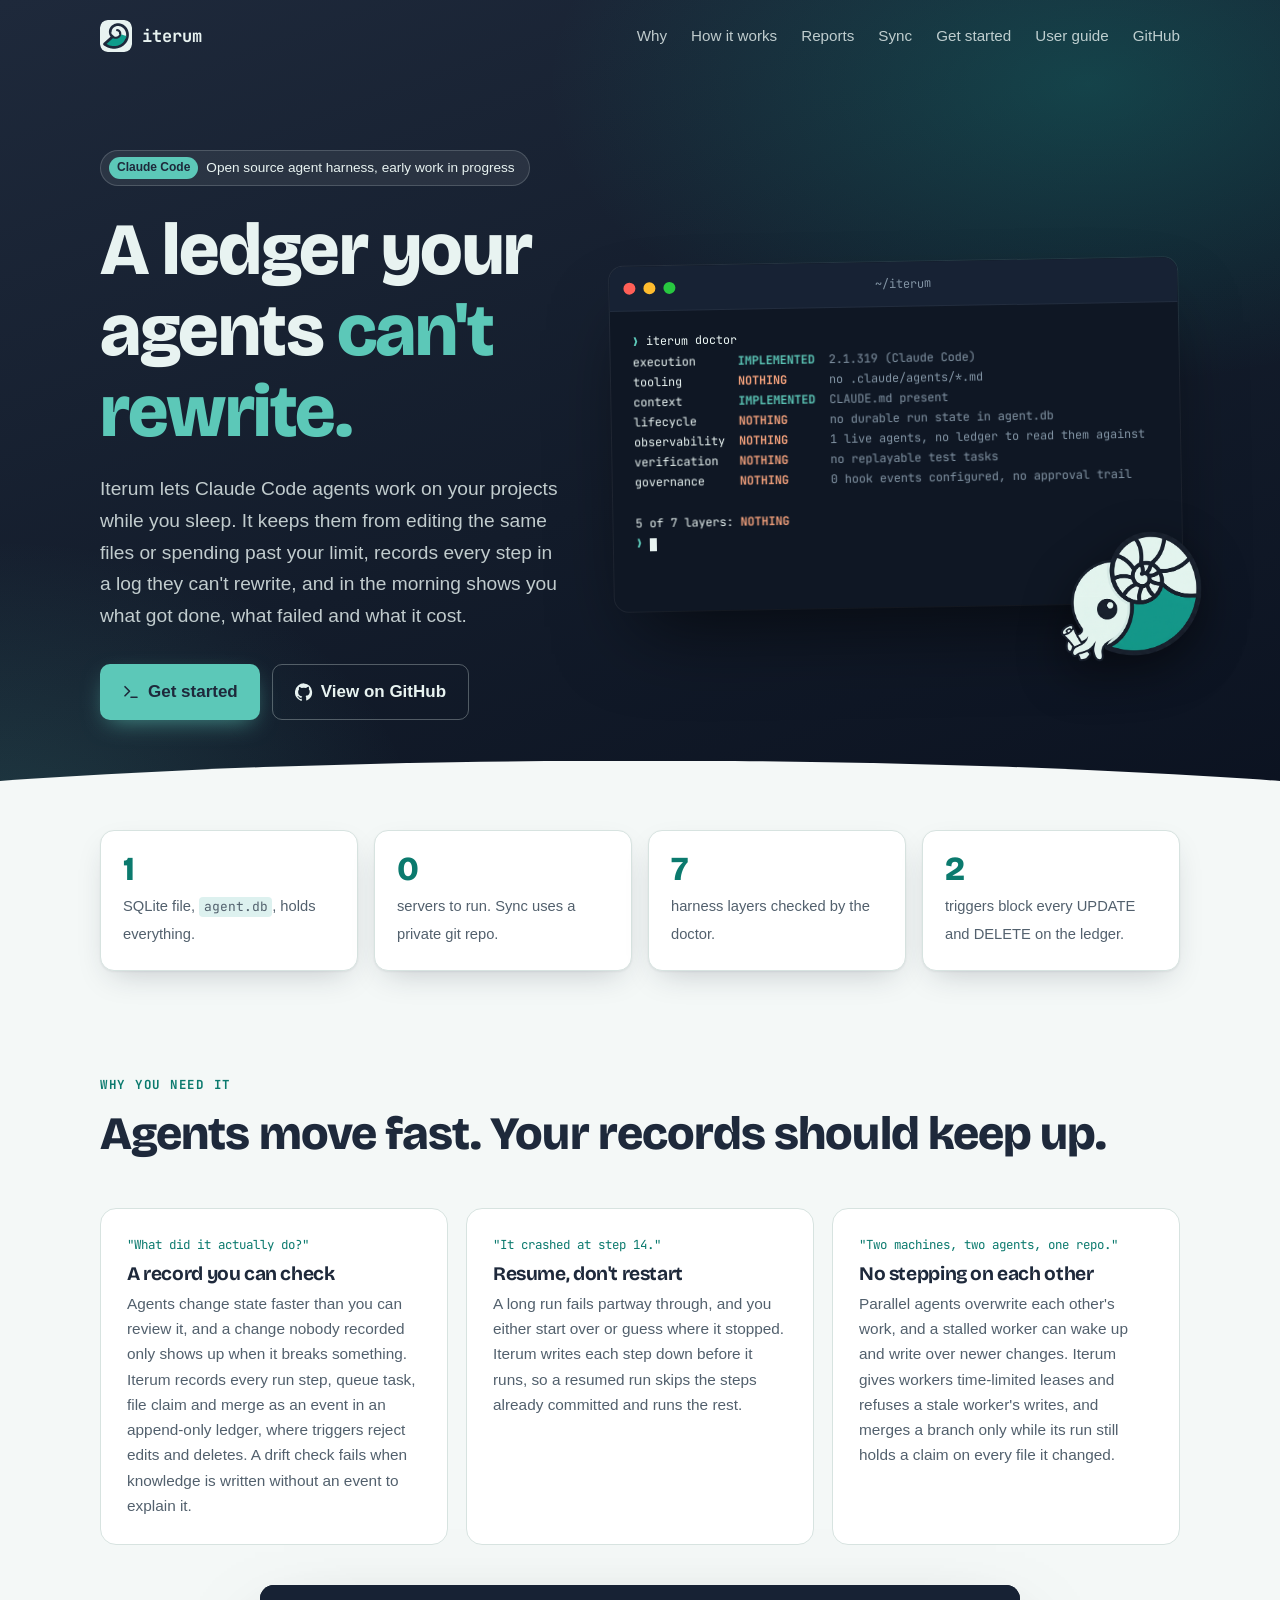
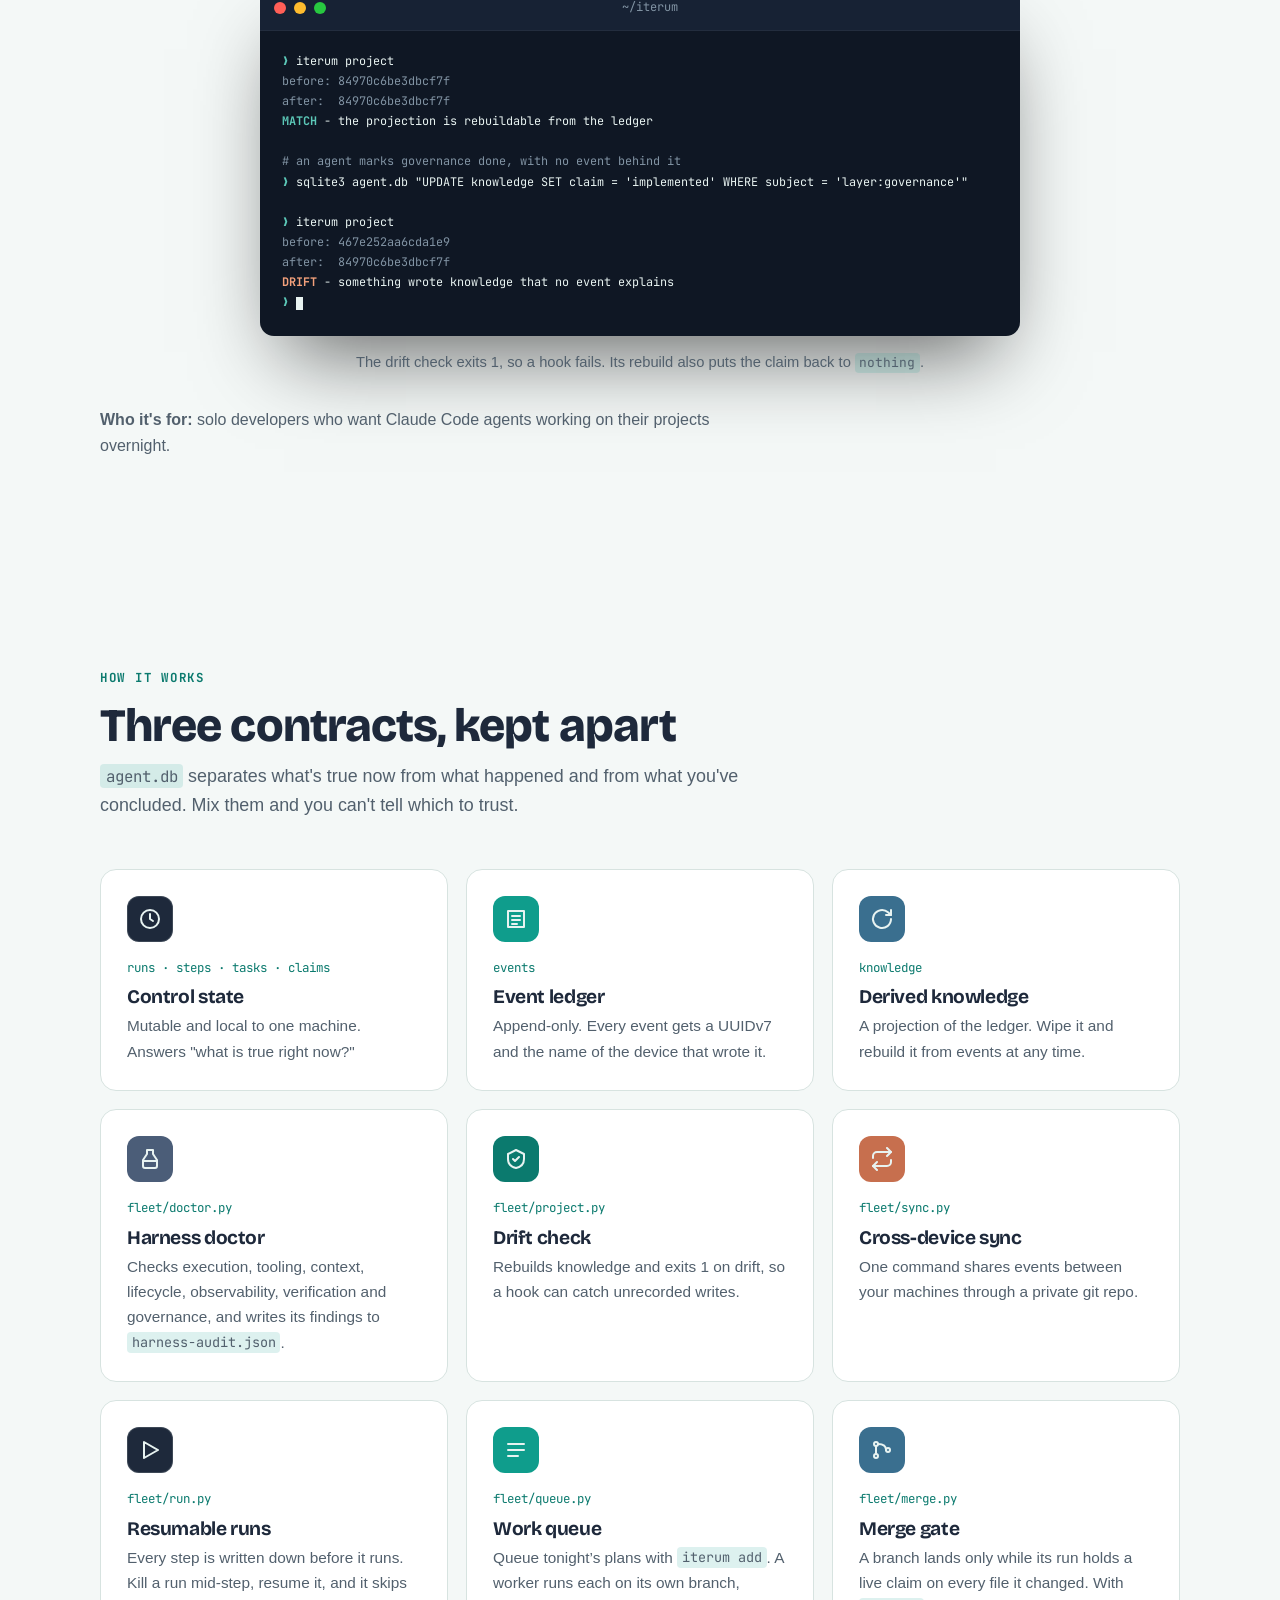
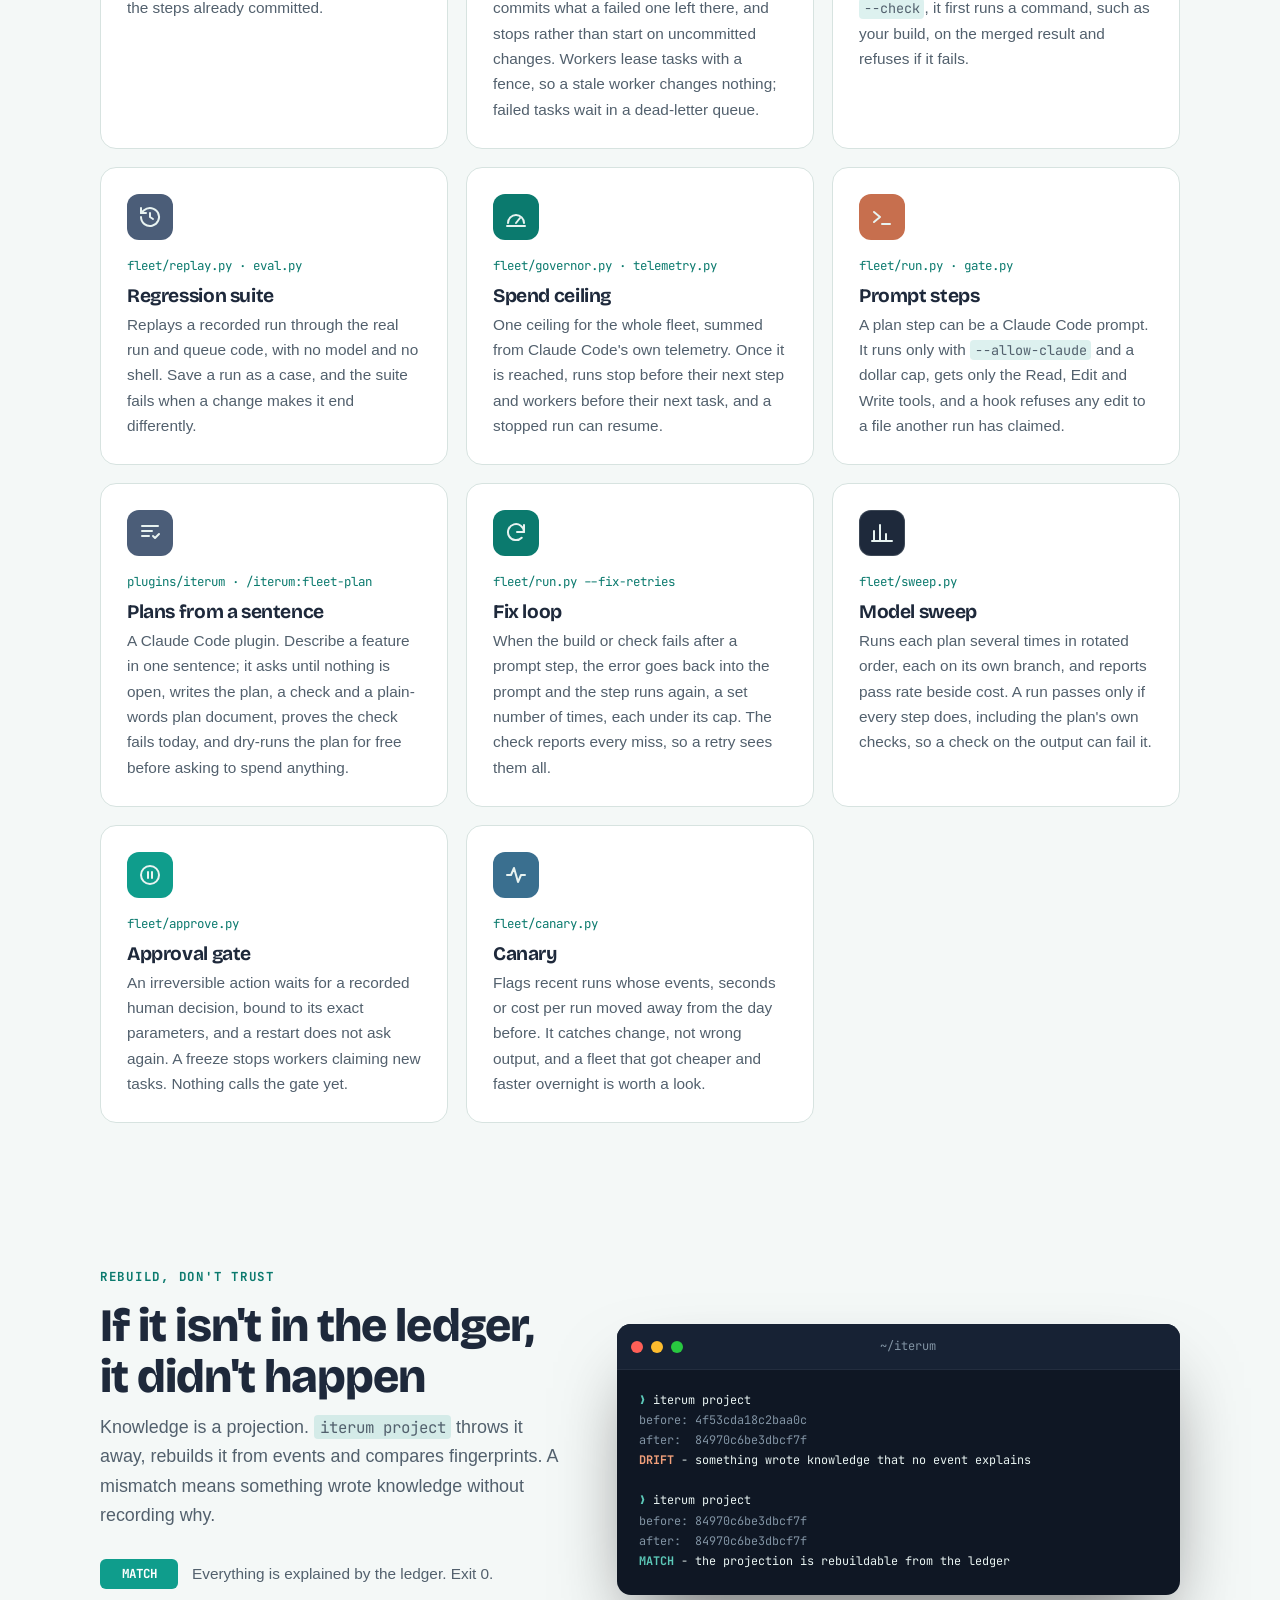
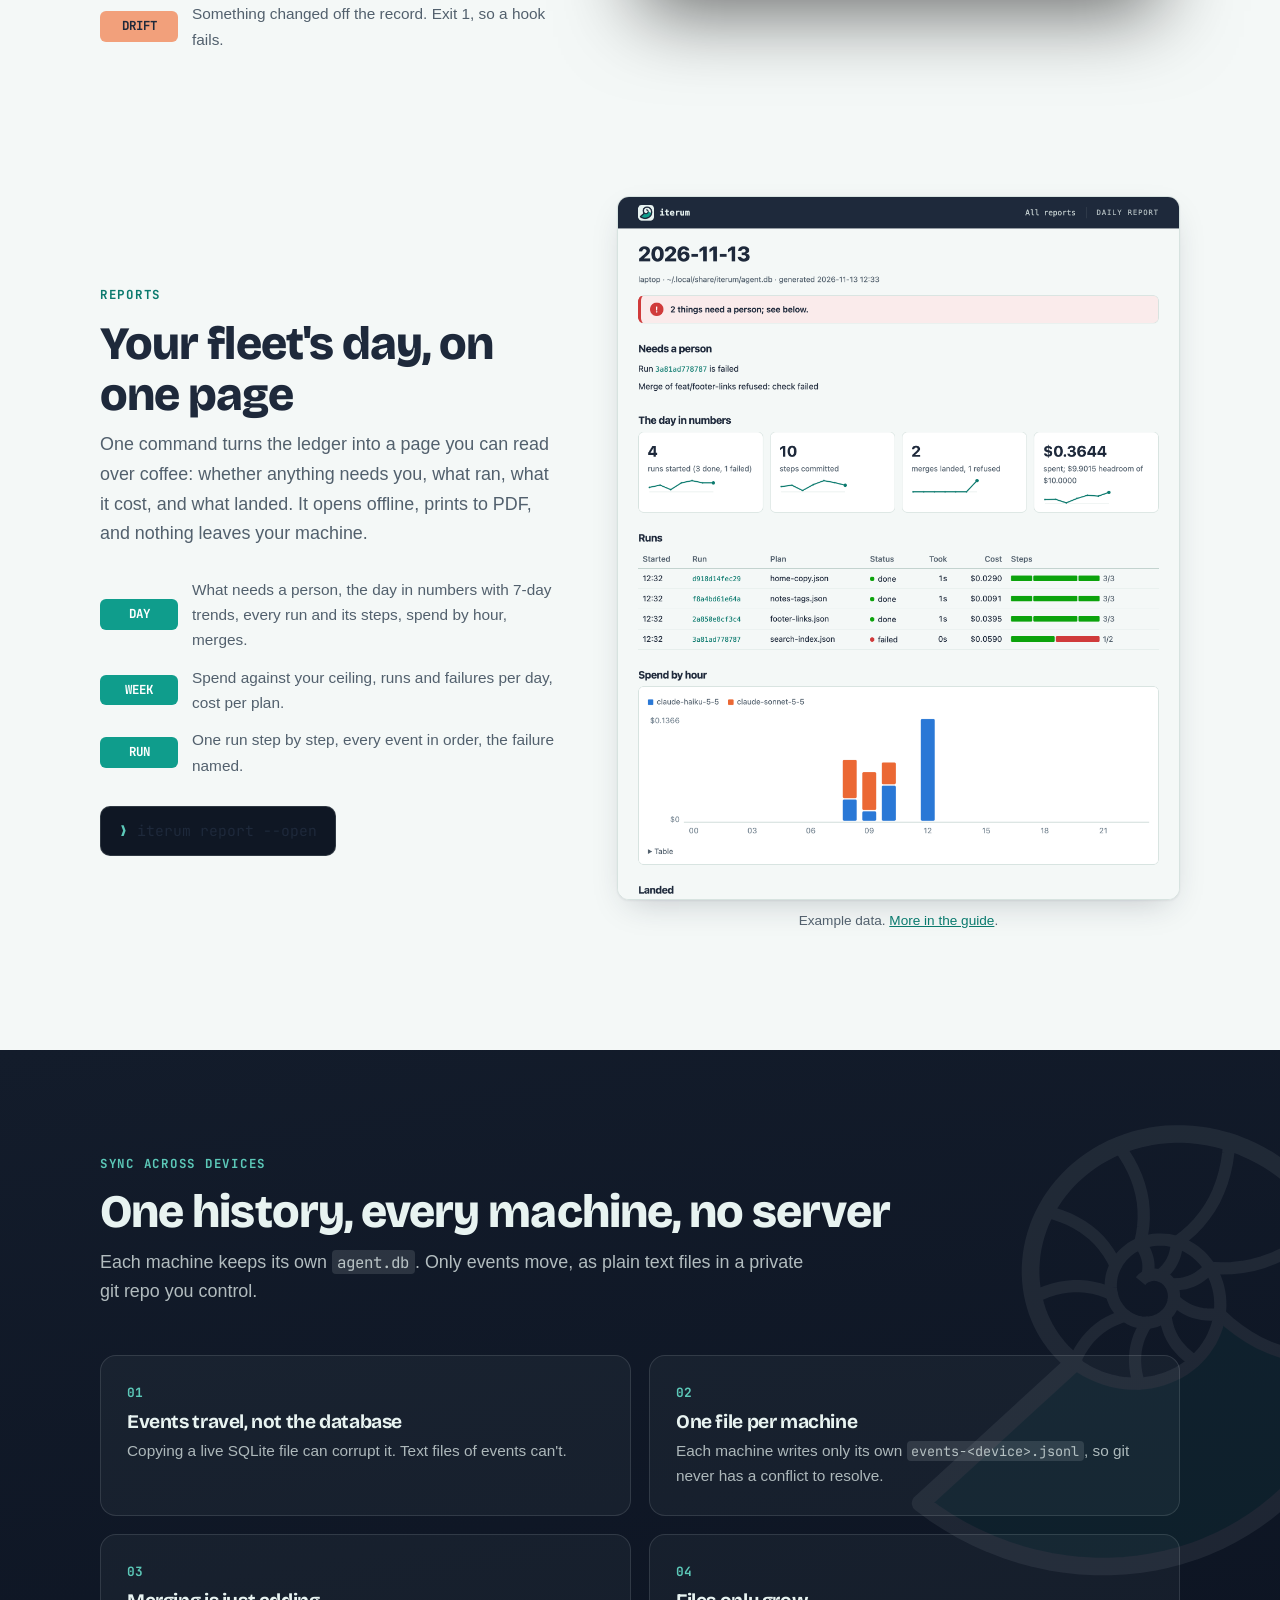
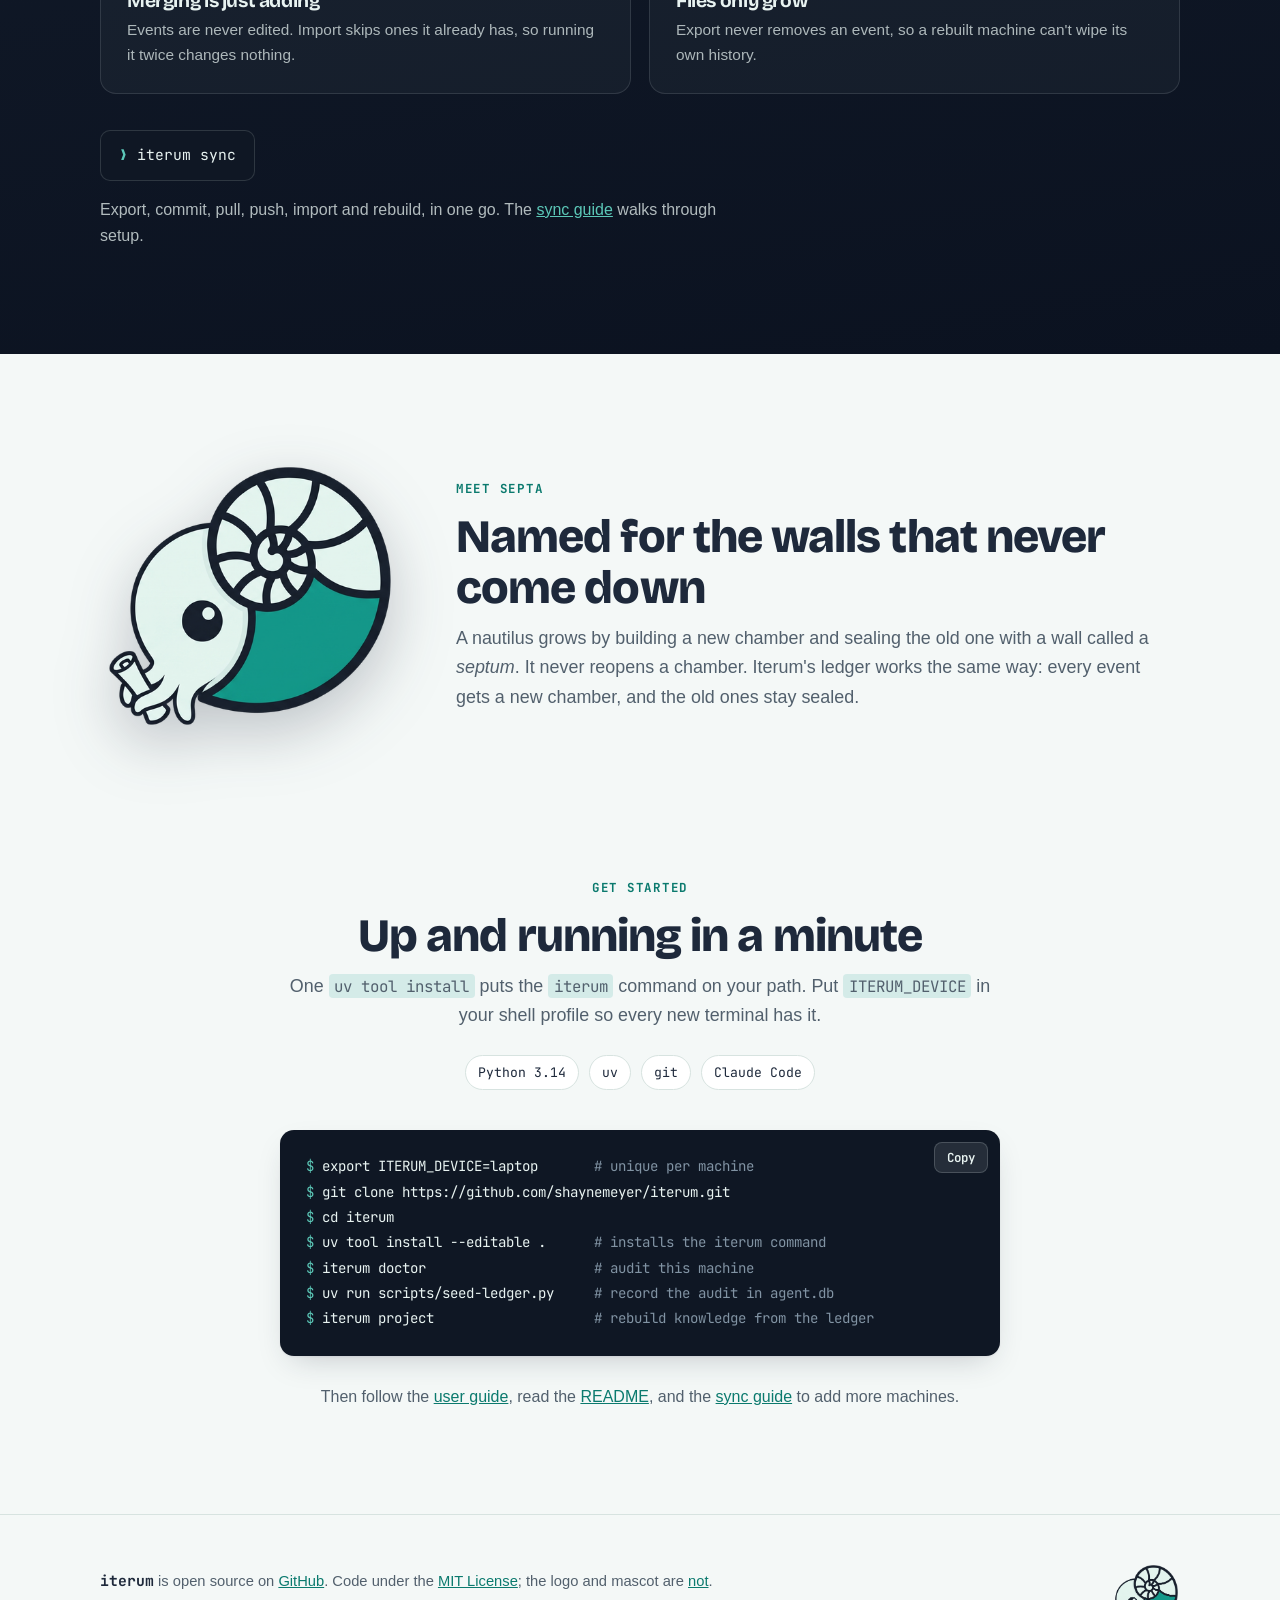
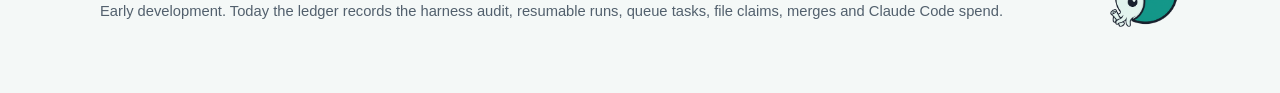
==== index.html @ 8987c847 "Document planning with /iterum:fleet-plan, the fix loop and a night's queue" ====
<!doctype html>
<html lang="en">
<head>
<meta charset="utf-8">
<meta name="viewport" content="width=device-width, initial-scale=1">
<title>Iterum</title>
<meta name="description" content="Iterum lets Claude Code agents work on your projects while you sleep, and in the morning shows you what got done, what failed and what it cost.">
<meta property="og:title" content="Iterum">
<meta property="og:description" content="A ledger your agents can't rewrite. Open source harness for Claude Code.">
<meta property="og:image" content="https://shaynemeyer.github.io/iterum/img/septa.png">
<link rel="icon" href="img/favicon.ico" sizes="32x32">
<link rel="icon" href="img/favicon.svg" type="image/svg+xml">
<link rel="apple-touch-icon" href="img/apple-touch-icon.png">
<link rel="preconnect" href="https://fonts.googleapis.com">
<link rel="preconnect" href="https://fonts.gstatic.com" crossorigin>
<link href="https://fonts.googleapis.com/css2?family=Bricolage+Grotesque:opsz,wght@12..96,500;12..96,700;12..96,800&family=JetBrains+Mono:wght@400;700&display=swap" rel="stylesheet">
<style>
:root {
  --navy: #1e293b; --navy-dark: #131c2b; --navy-deep: #0b1220; --teal: #0f9d8c; --teal-soft: #5cc8b8;
  --mint: #e8f3f1; --coral: #f2a07b; --term: #0f1724;
  --bg: #f4f8f7; --surface: #ffffff; --text: #1e293b; --muted: #52606d; --line: #d7e3e0;
  --accent: #0b7a6e; --shadow: 0 1px 2px rgba(30,41,59,.06), 0 12px 32px -12px rgba(30,41,59,.25);
  --display: "Bricolage Grotesque", -apple-system, BlinkMacSystemFont, sans-serif;
  --mono: "JetBrains Mono", ui-monospace, "SF Mono", Menlo, monospace;
}
@media (prefers-color-scheme: dark) {
  :root {
    --bg: #0e1520; --surface: #162030; --text: #e8f3f1; --muted: #9fb0bd; --line: #24324a;
    --accent: #5cc8b8; --shadow: 0 1px 2px rgba(0,0,0,.3), 0 16px 40px -16px rgba(0,0,0,.7);
  }
}
* { box-sizing: border-box; }
html { scroll-behavior: smooth; }
body { margin: 0; background: var(--bg); color: var(--text); overflow-x: hidden;
  font: 17px/1.65 -apple-system, BlinkMacSystemFont, "Segoe UI", Helvetica, Arial, sans-serif; }
.wrap { max-width: 1120px; margin: 0 auto; padding: 0 20px; }
a { color: var(--accent); }
code, pre, .term, .oneliner, .chip, .tag, .eyebrow, .brand { font-variant-ligatures: none; }
code { font-family: var(--mono); font-size: .88em; background: color-mix(in srgb, var(--teal) 14%, transparent); padding: .1em .35em; border-radius: 4px; }
h1, h2, h3 { font-family: var(--display); line-height: 1.1; letter-spacing: -.02em; }
h2 { font-size: clamp(2rem, 4.5vw, 2.9rem); margin: 0 0 .6rem; font-weight: 800; }
.eyebrow { font-family: var(--mono); font-size: .78rem; letter-spacing: .14em; text-transform: uppercase; color: var(--accent); font-weight: 700; margin: 0 0 .8rem; }
.sub { color: var(--muted); font-size: 1.12rem; max-width: 40em; margin: 0; }
section { padding: 104px 0; }

/* Nav */
nav { position: absolute; top: 0; left: 0; right: 0; z-index: 5; }
nav .wrap { display: flex; align-items: center; justify-content: space-between; padding-top: 20px; padding-bottom: 20px; }
.brand { display: flex; align-items: center; gap: 10px; color: var(--mint); text-decoration: none; font-family: var(--mono); font-weight: 700; }
.brand img { width: 32px; height: 32px; border-radius: 8px; }
nav ul { display: flex; gap: 24px; list-style: none; margin: 0; padding: 0; }
nav ul a { color: color-mix(in srgb, var(--mint) 80%, transparent); text-decoration: none; font-size: .95rem; }
nav ul a:hover { color: var(--mint); }
.menu { display: none; position: relative; }
.menu summary { list-style: none; cursor: pointer; width: 40px; height: 40px; display: grid; place-items: center;
  border: 1px solid rgba(232,243,241,.3); border-radius: 8px; color: var(--mint); }
.menu summary::-webkit-details-marker { display: none; }
.menu .i-close, .menu[open] .i-open { display: none; }
.menu[open] .i-close { display: block; }
.menu ul { position: absolute; right: 0; top: calc(100% + 8px); flex-direction: column; gap: 0; min-width: 190px; padding: 6px;
  background: var(--surface); border: 1px solid var(--line); border-radius: 12px; box-shadow: var(--shadow); }
.menu ul a { display: block; padding: 10px 12px; border-radius: 8px; color: var(--text); }
.menu ul a:hover { background: var(--bg); color: var(--text); }

/* Hero */
.hero { position: relative; overflow: hidden; color: var(--mint); padding: 150px 0 120px;
  background:
    radial-gradient(900px 500px at 85% 10%, rgba(15,157,140,.28), transparent 60%),
    radial-gradient(700px 500px at 0% 100%, rgba(92,200,184,.18), transparent 60%),
    linear-gradient(160deg, var(--navy) 0%, var(--navy-dark) 55%, var(--navy-deep) 100%); }
.hero::after { content: ""; position: absolute; inset: auto 0 -1px 0; height: 80px; background: var(--bg);
  clip-path: ellipse(75% 100% at 50% 100%); }
.hero .wrap { position: relative; z-index: 2; display: grid; grid-template-columns: .9fr 1.1fr; gap: 48px; align-items: center; }
.hero .wrap > *, .split > *, .septa > * { min-width: 0; }  /* let wide terminals scroll instead of widening the grid */
.pill { display: inline-flex; align-items: center; gap: 8px; padding: 6px 14px 6px 8px; border-radius: 999px; background: rgba(232,243,241,.08);
  border: 1px solid rgba(232,243,241,.18); font-size: .85rem; margin-bottom: 24px; }
.pill b { background: var(--teal-soft); color: var(--navy); border-radius: 999px; padding: 1px 8px; font-size: .75rem; }
.hero h1 { font-size: clamp(2.8rem, 7vw, 4.6rem); font-weight: 800; margin: 0 0 20px; }
.hero h1 em { font-style: normal; color: var(--teal-soft); }
.hero .lead { font-size: 1.2rem; color: rgba(232,243,241,.82); margin: 0 0 32px; max-width: 30em; }
.cta { display: flex; flex-wrap: wrap; gap: 12px; }
.btn { display: inline-flex; align-items: center; gap: 8px; padding: 13px 22px; border-radius: 10px; text-decoration: none; font-weight: 600;
  transition: transform .15s ease, box-shadow .15s ease, background .15s; }
.btn:hover { transform: translateY(-2px); }
.btn.primary { background: var(--teal-soft); color: var(--navy); box-shadow: 0 8px 24px -8px rgba(92,200,184,.7); }
.btn.ghost { color: var(--mint); border: 1px solid rgba(232,243,241,.3); }
.btn.ghost:hover { background: rgba(232,243,241,.08); }
.btn svg { width: 18px; height: 18px; }

/* Terminal */
.term-wrap { position: relative; }
.term { background: var(--term); border-radius: 14px; box-shadow: 0 40px 80px -24px rgba(0,0,0,.6), 0 0 0 1px rgba(255,255,255,.07);
  font-family: var(--mono); font-size: .74rem; line-height: 1.7; color: var(--mint); overflow: hidden; transform: rotate(-1deg); }
.term-bar { display: flex; align-items: center; gap: 8px; padding: 12px 14px; background: #172234; border-bottom: 1px solid rgba(255,255,255,.05); }
.term-bar i { width: 12px; height: 12px; border-radius: 50%; display: block; }
.term-bar i:nth-child(1) { background: #FF5F57; } .term-bar i:nth-child(2) { background: #FEBC2E; } .term-bar i:nth-child(3) { background: #28C840; }
.term-bar span { margin-left: auto; margin-right: auto; color: #8193a3; font-size: .75rem; transform: translateX(-20px); }
.term-body { padding: 20px 22px 24px; min-height: 300px; white-space: pre; overflow-x: auto; }
.term .p { color: var(--teal-soft); } .term .dim { color: #8193a3; }
.t-ok { color: var(--teal-soft); font-weight: 700; } .t-no { color: var(--coral); font-weight: 700; }
.typed { display: inline-block; overflow: hidden; vertical-align: bottom; width: 0; animation: type 0.8s steps(13) .4s forwards; }
.caret { display: inline-block; width: .6em; height: 1.1em; background: var(--mint); vertical-align: text-bottom; animation: blink 1s step-end infinite; }
.line { opacity: 0; animation: fade .35s ease forwards; }
@keyframes type { to { width: 13ch; } }
@keyframes blink { 50% { opacity: 0; } }
@keyframes fade { from { opacity: 0; transform: translateY(4px); } to { opacity: 1; transform: none; } }
.badge { position: absolute; right: -26px; bottom: -58px; width: 150px; z-index: 3;
  filter: drop-shadow(0 16px 24px rgba(0,0,0,.45)); animation: bob 5s ease-in-out infinite; }
@keyframes bob { 50% { transform: translateY(-8px) rotate(-3deg); } }

/* Bubbles */
.bubble { position: absolute; bottom: -30px; border-radius: 50%; z-index: 1; border: 1.5px solid rgba(232,243,241,.35);
  background: radial-gradient(circle at 30% 30%, rgba(232,243,241,.35), transparent 60%); animation: rise linear infinite; }
@keyframes rise { to { transform: translateY(-860px) translateX(var(--drift)); opacity: 0; } }

/* Stats */
.stats { margin-top: -10px; position: relative; z-index: 3; }
.stats .wrap { display: grid; grid-template-columns: repeat(4, 1fr); gap: 16px; }
.stat { background: var(--surface); border: 1px solid var(--line); border-radius: 14px; padding: 22px; box-shadow: var(--shadow); }
.stat b { display: block; font-family: var(--display); font-size: 2.1rem; font-weight: 800; line-height: 1; margin-bottom: 6px; color: var(--accent); }
.stat span { color: var(--muted); font-size: .92rem; }

/* Cards */
.grid { display: grid; grid-template-columns: repeat(3, 1fr); gap: 18px; margin-top: 48px; }
.card { position: relative; background: var(--surface); border: 1px solid var(--line); border-radius: 16px; padding: 26px;
  transition: transform .2s ease, box-shadow .2s ease, border-color .2s; }
.card:hover { transform: translateY(-4px); box-shadow: var(--shadow); border-color: color-mix(in srgb, var(--teal) 50%, var(--line)); }
.icon { width: 46px; height: 46px; border-radius: 12px; display: grid; place-items: center; margin-bottom: 16px; color: var(--mint); }
.icon svg { width: 24px; height: 24px; }
.card h3 { margin: 0 0 6px; font-size: 1.2rem; }
.card p { margin: 0; color: var(--muted); font-size: .96rem; }
.card .tables { font-family: var(--mono); font-size: .78rem; color: var(--accent); margin: 0 0 8px; }
.i1 { background: var(--navy); box-shadow: inset 0 0 0 1px rgba(232,243,241,.15); } .i2 { background: var(--teal); }
.i3 { background: #3a6f8f; } .i4 { background: #4b5d78; } .i5 { background: #0b7a6e; } .i6 { background: #c76f4e; }

/* Drift clip: lines wait until the clip scrolls into view */
.clip { max-width: 760px; margin: 40px auto 0; }
.clip .term { transform: none; }
.clip .term-body { min-height: 0; }
.js .clip .line { animation-play-state: paused; }
.js .clip.in .line { animation-play-state: running; }
.clip p { color: var(--muted); font-size: .92rem; margin: 14px 0 0; text-align: center; }

/* Rebuild */
.split { display: grid; grid-template-columns: .9fr 1.1fr; gap: 56px; align-items: center; }
.split .term { transform: none; }
.split .term-body { min-height: 0; }
.shot { margin: 0; border-radius: 12px; overflow: hidden; border: 1px solid var(--line); box-shadow: var(--shadow); background: var(--surface); }
.shot img { display: block; width: 100%; height: auto; }
.shot + figcaption, .shotcap { color: var(--muted); font-size: .85rem; margin-top: 10px; text-align: center; }
.tags { display: flex; flex-direction: column; gap: 12px; margin-top: 28px; }
.tagrow { display: flex; align-items: center; gap: 14px; }
.tag { font-family: var(--mono); font-size: .78rem; font-weight: 700; padding: 5px 0; width: 78px; text-align: center; border-radius: 6px; flex: none; }
.tag.match { background: var(--teal); color: #fff; }
.tag.drift { background: var(--coral); color: var(--navy); }
.tagrow span:last-child { color: var(--muted); font-size: .96rem; }

/* Sync band */
.band { background: linear-gradient(170deg, var(--navy-dark), var(--navy-deep)); color: var(--mint); position: relative; overflow: hidden; }
.band .eyebrow { color: var(--teal-soft); }
.band .sub { color: rgba(232,243,241,.75); }
.band a { color: var(--teal-soft); }
.band .grid { grid-template-columns: repeat(2, 1fr); }
.band .card { background: rgba(232,243,241,.04); border-color: rgba(232,243,241,.12); }
.band .card:hover { border-color: rgba(92,200,184,.6); box-shadow: none; }
.band .card p { color: rgba(232,243,241,.72); }
.band code { background: rgba(232,243,241,.12); }
.band .num { font-family: var(--mono); color: var(--teal-soft); font-size: .8rem; font-weight: 700; margin-bottom: 8px; display: block; }
.shell-bg { position: absolute; right: -120px; top: 40px; width: 520px; opacity: .07; pointer-events: none; }
.oneliner { display: inline-block; margin-top: 36px; font-family: var(--mono); font-size: .92rem; background: var(--term);
  border: 1px solid rgba(232,243,241,.14); border-radius: 10px; padding: 12px 18px; }
.oneliner .p { color: var(--teal-soft); }

/* Septa */
.septa { display: grid; grid-template-columns: 300px 1fr; gap: 56px; align-items: center; }
.septa img { width: 100%; height: auto; filter: drop-shadow(0 20px 30px rgba(30,41,59,.25)); }

/* Install */
.install { text-align: center; }
.install .sub { margin: 0 auto; }
.code { position: relative; max-width: 720px; margin: 40px auto 0; text-align: left; background: var(--term); color: var(--mint); border-radius: 14px; box-shadow: var(--shadow); overflow: hidden; }
.code pre { margin: 0; padding: 24px 26px; font-family: var(--mono); font-size: .88rem; line-height: 1.8; overflow-x: auto; }
.code .p { color: var(--teal-soft); user-select: none; } .code .c { color: #8193a3; }
.copy { position: absolute; top: 12px; right: 12px; font: 600 .78rem var(--mono); background: rgba(232,243,241,.1); color: var(--mint);
  border: 1px solid rgba(232,243,241,.18); border-radius: 8px; padding: 6px 12px; cursor: pointer; }
.copy:hover { background: rgba(232,243,241,.18); }
.chips { display: flex; justify-content: center; flex-wrap: wrap; gap: 10px; margin-top: 24px; }
.chip { font-family: var(--mono); font-size: .82rem; padding: 6px 12px; border-radius: 999px; background: var(--surface); border: 1px solid var(--line); }

footer { border-top: 1px solid var(--line); padding: 48px 0 64px; color: var(--muted); font-size: .92rem; }
footer .wrap { display: flex; justify-content: space-between; align-items: center; gap: 32px; flex-wrap: wrap; }
footer img { width: 72px; height: auto; }

.js .reveal { opacity: 0; transform: translateY(24px); transition: opacity .7s ease, transform .7s ease; }
.reveal.in { opacity: 1; transform: none; }

@media (max-width: 1119px) {
  .hero .wrap { grid-template-columns: 1fr; }  /* terminal needs ~570px to show its longest line */
  .hero .term-wrap { max-width: 640px; }
}
@media (max-width: 900px) {
  .split, .septa { grid-template-columns: 1fr; }
  .hero { padding: 120px 0 110px; }
  .grid { grid-template-columns: repeat(2, 1fr); }
  .stats .wrap { grid-template-columns: repeat(2, 1fr); }
  .badge { right: -4px; bottom: -48px; width: 110px; }
  .septa img { max-width: 240px; }
}
@media (max-width: 640px) {
  nav .links { display: none; }
  .menu { display: block; }
}
@media (max-width: 600px) {
  section { padding: 72px 0; }
  .wrap { padding: 0 16px; }
  .grid, .band .grid { grid-template-columns: 1fr; }
  .term { font-size: .64rem; transform: none; }
  .shell-bg { display: none; }
  .oneliner { font-size: .8rem; }
  .code pre { padding-top: 56px; }
}
@media (prefers-reduced-motion: reduce) {
  *, *::before, *::after { animation: none !important; transition: none !important; }
  .typed { width: 13ch; } .line, .js .reveal { opacity: 1; transform: none; }
  .bubble { display: none; }
}
</style>
</head>
<body>

<nav>
  <div class="wrap">
    <a class="brand" href="#"><img src="img/favicon.svg" alt="">iterum</a>
    <ul class="links">
      <li><a href="#why">Why</a></li>
      <li><a href="#how">How it works</a></li>
      <li><a href="#reports">Reports</a></li>
      <li><a href="#sync">Sync</a></li>
      <li><a href="#start">Get started</a></li>
      <li><a href="guide.html">User guide</a></li>
      <li><a href="https://github.com/shaynemeyer/iterum">GitHub</a></li>
    </ul>
    <details class="menu" id="menu">
      <summary aria-label="Menu">
        <svg class="i-open" width="20" height="20" viewBox="0 0 24 24" fill="none" stroke="currentColor" stroke-width="2" stroke-linecap="round" aria-hidden="true"><path d="M4 6h16M4 12h16M4 18h16"/></svg>
        <svg class="i-close" width="20" height="20" viewBox="0 0 24 24" fill="none" stroke="currentColor" stroke-width="2" stroke-linecap="round" aria-hidden="true"><path d="M6 6l12 12M18 6L6 18"/></svg>
      </summary>
      <ul>
        <li><a href="#why">Why</a></li>
        <li><a href="#how">How it works</a></li>
        <li><a href="#reports">Reports</a></li>
        <li><a href="#sync">Sync</a></li>
        <li><a href="#start">Get started</a></li>
        <li><a href="guide.html">User guide</a></li>
        <li><a href="https://github.com/shaynemeyer/iterum">GitHub</a></li>
      </ul>
    </details>
  </div>
</nav>

<header class="hero" id="top">
  <div id="bubbles" aria-hidden="true"></div>
  <div class="wrap">
    <div>
      <div class="pill"><b>Claude Code</b> Open source agent harness, early work in progress</div>
      <h1>A ledger your agents <em>can't rewrite.</em></h1>
      <p class="lead">Iterum lets Claude Code agents work on your projects while you sleep. It keeps them from editing the same files or spending past your limit, records every step in a log they can't rewrite, and in the morning shows you what got done, what failed and what it cost.</p>
      <div class="cta">
        <a class="btn primary" href="#start">
          <svg viewBox="0 0 24 24" fill="none" stroke="currentColor" stroke-width="2.2" stroke-linecap="round" stroke-linejoin="round"><path d="M4 17l6-6-6-6M12 19h8"/></svg>
          Get started
        </a>
        <a class="btn ghost" href="https://github.com/shaynemeyer/iterum">
          <svg viewBox="0 0 24 24" fill="currentColor"><path d="M12 .5a12 12 0 0 0-3.8 23.4c.6.1.8-.3.8-.6v-2.2c-3.3.7-4-1.4-4-1.4-.6-1.4-1.4-1.8-1.4-1.8-1-.7.1-.7.1-.7 1.2.1 1.8 1.2 1.8 1.2 1 1.8 2.8 1.3 3.5 1 .1-.8.4-1.3.7-1.6-2.7-.3-5.5-1.3-5.5-6 0-1.3.5-2.4 1.2-3.2-.1-.3-.5-1.5.1-3.2 0 0 1-.3 3.3 1.2a11.5 11.5 0 0 1 6 0C17.3 4.6 18.3 5 18.3 5c.6 1.7.2 2.9.1 3.2.8.8 1.2 1.9 1.2 3.2 0 4.6-2.8 5.6-5.5 5.9.4.4.8 1.1.8 2.2v3.3c0 .3.2.7.8.6A12 12 0 0 0 12 .5z"/></svg>
          View on GitHub
        </a>
      </div>
    </div>
    <div class="term-wrap">
      <div class="term" role="img" aria-label="Terminal running iterum doctor, which reports 2 of 7 harness layers implemented on a fresh machine">
        <div class="term-bar"><i></i><i></i><i></i><span>~/iterum</span></div>
<div class="term-body"><span class="p">❯</span> <span class="typed">iterum doctor</span>
<span class="line" style="animation-delay:1.9s">execution      <span class="t-ok">IMPLEMENTED</span>  <span class="dim">2.1.319 (Claude Code)</span></span>
<span class="line" style="animation-delay:2.1s">tooling        <span class="t-no">NOTHING</span>      <span class="dim">no .claude/agents/*.md</span></span>
<span class="line" style="animation-delay:2.3s">context        <span class="t-ok">IMPLEMENTED</span>  <span class="dim">CLAUDE.md present</span></span>
<span class="line" style="animation-delay:2.5s">lifecycle      <span class="t-no">NOTHING</span>      <span class="dim">no durable run state in agent.db</span></span>
<span class="line" style="animation-delay:2.7s">observability  <span class="t-no">NOTHING</span>      <span class="dim">1 live agents, no ledger to read them against</span></span>
<span class="line" style="animation-delay:2.9s">verification   <span class="t-no">NOTHING</span>      <span class="dim">no replayable test tasks</span></span>
<span class="line" style="animation-delay:3.1s">governance     <span class="t-no">NOTHING</span>      <span class="dim">0 hook events configured, no approval trail</span></span>
<span class="line" style="animation-delay:3.4s"> </span>
<span class="line" style="animation-delay:3.6s">5 of 7 layers: <span class="t-no">NOTHING</span></span>
<span class="line" style="animation-delay:3.9s"><span class="p">❯</span> <span class="caret"></span></span></div>
      </div>
      <img class="badge" src="img/septa.png" alt="Septa, the Iterum mascot: a nautilus holding a scroll">
    </div>
  </div>
</header>

<div class="stats">
  <div class="wrap">
    <div class="stat reveal"><b>1</b><span>SQLite file, <code>agent.db</code>, holds everything.</span></div>
    <div class="stat reveal"><b>0</b><span>servers to run. Sync uses a private git repo.</span></div>
    <div class="stat reveal"><b>7</b><span>harness layers checked by the doctor.</span></div>
    <div class="stat reveal"><b>2</b><span>triggers block every UPDATE and DELETE on the ledger.</span></div>
  </div>
</div>

<section id="why">
  <div class="wrap">
    <p class="eyebrow">Why you need it</p>
    <h2>Agents move fast. Your records should keep up.</h2>
    <div class="grid">
      <div class="card reveal"><p class="tables">"What did it actually do?"</p><h3>A record you can check</h3>
        <p>Agents change state faster than you can review it, and a change nobody recorded only shows up when it breaks something. Iterum records every run step, queue task, file claim and merge as an event in an append-only ledger, where triggers reject edits and deletes. A drift check fails when knowledge is written without an event to explain it.</p></div>
      <div class="card reveal"><p class="tables">"It crashed at step 14."</p><h3>Resume, don't restart</h3>
        <p>A long run fails partway through, and you either start over or guess where it stopped. Iterum writes each step down before it runs, so a resumed run skips the steps already committed and runs the rest.</p></div>
      <div class="card reveal"><p class="tables">"Two machines, two agents, one repo."</p><h3>No stepping on each other</h3>
        <p>Parallel agents overwrite each other's work, and a stalled worker can wake up and write over newer changes. Iterum gives workers time-limited leases and refuses a stale worker's writes, and merges a branch only while its run still holds a claim on every file it changed.</p></div>
    </div>
    <div class="clip reveal">
      <div class="term" role="img" aria-label="Terminal: the drift check reports MATCH, an UPDATE marks the governance layer implemented with no event, and the next drift check reports DRIFT">
        <div class="term-bar"><i></i><i></i><i></i><span>~/iterum</span></div>
<div class="term-body"><span class="line" style="animation-delay:.3s"><span class="p">❯</span> iterum project</span>
<span class="line" style="animation-delay:.7s"><span class="dim">before: 84970c6be3dbcf7f</span></span>
<span class="line" style="animation-delay:.9s"><span class="dim">after:  84970c6be3dbcf7f</span></span>
<span class="line" style="animation-delay:1.1s"><span class="t-ok">MATCH</span> - the projection is rebuildable from the ledger</span>
<span class="line" style="animation-delay:1.6s"> </span>
<span class="line" style="animation-delay:1.8s"><span class="dim"># an agent marks governance done, with no event behind it</span></span>
<span class="line" style="animation-delay:2.2s"><span class="p">❯</span> sqlite3 agent.db "UPDATE knowledge SET claim = 'implemented' WHERE subject = 'layer:governance'"</span>
<span class="line" style="animation-delay:2.8s"> </span>
<span class="line" style="animation-delay:3.0s"><span class="p">❯</span> iterum project</span>
<span class="line" style="animation-delay:3.4s"><span class="dim">before: 467e252aa6cda1e9</span></span>
<span class="line" style="animation-delay:3.6s"><span class="dim">after:  84970c6be3dbcf7f</span></span>
<span class="line" style="animation-delay:3.8s"><span class="t-no">DRIFT</span> - something wrote knowledge that no event explains</span>
<span class="line" style="animation-delay:4.2s"><span class="p">❯</span> <span class="caret"></span></span></div>
      </div>
      <p>The drift check exits 1, so a hook fails. Its rebuild also puts the claim back to <code>nothing</code>.</p>
    </div>
    <p class="sub" style="margin-top:32px;font-size:1rem"><b>Who it's for:</b> solo developers who want Claude Code agents working on their projects overnight.</p>
  </div>
</section>

<section id="how">
  <div class="wrap">
    <p class="eyebrow">How it works</p>
    <h2>Three contracts, kept apart</h2>
    <p class="sub"><code>agent.db</code> separates what's true now from what happened and from what you've concluded. Mix them and you can't tell which to trust.</p>
    <div class="grid">
      <div class="card reveal"><div class="icon i1"><svg viewBox="0 0 24 24" fill="none" stroke="currentColor" stroke-width="2" stroke-linecap="round" stroke-linejoin="round"><circle cx="12" cy="12" r="9"/><path d="M12 7v5l3 2"/></svg></div>
        <p class="tables">runs · steps · tasks · claims</p><h3>Control state</h3><p>Mutable and local to one machine. Answers "what is true right now?"</p></div>
      <div class="card reveal"><div class="icon i2"><svg viewBox="0 0 24 24" fill="none" stroke="currentColor" stroke-width="2" stroke-linecap="round" stroke-linejoin="round"><path d="M4 4h16v16H4z"/><path d="M8 9h8M8 13h8M8 17h5"/></svg></div>
        <p class="tables">events</p><h3>Event ledger</h3><p>Append-only. Every event gets a UUIDv7 and the name of the device that wrote it.</p></div>
      <div class="card reveal"><div class="icon i3"><svg viewBox="0 0 24 24" fill="none" stroke="currentColor" stroke-width="2" stroke-linecap="round" stroke-linejoin="round"><path d="M21 12a9 9 0 1 1-3-6.7L21 8"/><path d="M21 3v5h-5"/></svg></div>
        <p class="tables">knowledge</p><h3>Derived knowledge</h3><p>A projection of the ledger. Wipe it and rebuild it from events at any time.</p></div>
      <div class="card reveal"><div class="icon i4"><svg viewBox="0 0 24 24" fill="none" stroke="currentColor" stroke-width="2" stroke-linecap="round" stroke-linejoin="round"><path d="M9 3h6v4l4 6v6a2 2 0 0 1-2 2H7a2 2 0 0 1-2-2v-6l4-6z"/><path d="M5 14h14"/></svg></div>
        <p class="tables">fleet/doctor.py</p><h3>Harness doctor</h3><p>Checks execution, tooling, context, lifecycle, observability, verification and governance, and writes its findings to <code>harness-audit.json</code>.</p></div>
      <div class="card reveal"><div class="icon i5"><svg viewBox="0 0 24 24" fill="none" stroke="currentColor" stroke-width="2" stroke-linecap="round" stroke-linejoin="round"><path d="M9 12l2 2 4-4"/><path d="M12 3l8 4v5c0 5-3.5 8-8 9-4.5-1-8-4-8-9V7z"/></svg></div>
        <p class="tables">fleet/project.py</p><h3>Drift check</h3><p>Rebuilds knowledge and exits 1 on drift, so a hook can catch unrecorded writes.</p></div>
      <div class="card reveal"><div class="icon i6"><svg viewBox="0 0 24 24" fill="none" stroke="currentColor" stroke-width="2" stroke-linecap="round" stroke-linejoin="round"><path d="M17 1l4 4-4 4"/><path d="M3 11V9a4 4 0 0 1 4-4h14M7 23l-4-4 4-4"/><path d="M21 13v2a4 4 0 0 1-4 4H3"/></svg></div>
        <p class="tables">fleet/sync.py</p><h3>Cross-device sync</h3><p>One command shares events between your machines through a private git repo.</p></div>
      <div class="card reveal"><div class="icon i1"><svg viewBox="0 0 24 24" fill="none" stroke="currentColor" stroke-width="2" stroke-linecap="round" stroke-linejoin="round"><path d="M6 4l14 8-14 8z"/></svg></div>
        <p class="tables">fleet/run.py</p><h3>Resumable runs</h3><p>Every step is written down before it runs. Kill a run mid-step, resume it, and it skips the steps already committed.</p></div>
      <div class="card reveal"><div class="icon i2"><svg viewBox="0 0 24 24" fill="none" stroke="currentColor" stroke-width="2" stroke-linecap="round" stroke-linejoin="round"><path d="M4 6h16M4 12h16M4 18h10"/></svg></div>
        <p class="tables">fleet/queue.py</p><h3>Work queue</h3><p>Queue tonight&rsquo;s plans with <code>iterum add</code>. A worker runs each on its own branch, commits what a failed one left there, and stops rather than start on uncommitted changes. Workers lease tasks with a fence, so a stale worker changes nothing; failed tasks wait in a dead-letter queue.</p></div>
      <div class="card reveal"><div class="icon i3"><svg viewBox="0 0 24 24" fill="none" stroke="currentColor" stroke-width="2" stroke-linecap="round" stroke-linejoin="round"><circle cx="6" cy="6" r="2"/><circle cx="6" cy="18" r="2"/><circle cx="18" cy="12" r="2"/><path d="M6 8v8M8 6c6 0 8 2 8 6"/></svg></div>
        <p class="tables">fleet/merge.py</p><h3>Merge gate</h3><p>A branch lands only while its run holds a live claim on every file it changed. With <code style="white-space:nowrap">--check</code>, it first runs a command, such as your build, on the merged result and refuses if it fails.</p></div>
      <div class="card reveal"><div class="icon i4"><svg viewBox="0 0 24 24" fill="none" stroke="currentColor" stroke-width="2" stroke-linecap="round" stroke-linejoin="round"><path d="M3 12a9 9 0 1 0 3-6.7L3 8"/><path d="M3 3v5h5"/><path d="M12 8v4l3 2"/></svg></div>
        <p class="tables">fleet/replay.py · eval.py</p><h3>Regression suite</h3><p>Replays a recorded run through the real run and queue code, with no model and no shell. Save a run as a case, and the suite fails when a change makes it end differently.</p></div>
      <div class="card reveal"><div class="icon i5"><svg viewBox="0 0 24 24" fill="none" stroke="currentColor" stroke-width="2" stroke-linecap="round" stroke-linejoin="round"><path d="M4 18a8 8 0 1 1 16 0"/><path d="M12 18l4-5"/><path d="M3 21h18"/></svg></div>
        <p class="tables">fleet/governor.py · telemetry.py</p><h3>Spend ceiling</h3><p>One ceiling for the whole fleet, summed from Claude Code's own telemetry. Once it is reached, runs stop before their next step and workers before their next task, and a stopped run can resume.</p></div>
      <div class="card reveal"><div class="icon i6"><svg viewBox="0 0 24 24" fill="none" stroke="currentColor" stroke-width="2" stroke-linecap="round" stroke-linejoin="round"><path d="M4 17l6-5-6-5"/><path d="M12 19h8"/></svg></div>
        <p class="tables">fleet/run.py · gate.py</p><h3>Prompt steps</h3><p>A plan step can be a Claude Code prompt. It runs only with <code style="white-space:nowrap">--allow-claude</code> and a dollar cap, gets only the Read, Edit and Write tools, and a hook refuses any edit to a file another run has claimed.</p></div>
      <div class="card reveal"><div class="icon i4"><svg viewBox="0 0 24 24" fill="none" stroke="currentColor" stroke-width="2" stroke-linecap="round" stroke-linejoin="round"><path d="M4 5h16M4 10h10M4 15h7"/><path d="M15 15l2 2 4-4"/></svg></div>
        <p class="tables">plugins/iterum · /iterum:fleet-plan</p><h3>Plans from a sentence</h3><p>A Claude Code plugin. Describe a feature in one sentence; it asks until nothing is open, writes the plan, a check and a plain-words plan document, proves the check fails today, and dry-runs the plan for free before asking to spend anything.</p></div>
      <div class="card reveal"><div class="icon i5"><svg viewBox="0 0 24 24" fill="none" stroke="currentColor" stroke-width="2" stroke-linecap="round" stroke-linejoin="round"><path d="M20 11a8 8 0 1 0-2.3 5.7"/><path d="M20 4v7h-7"/></svg></div>
        <p class="tables">fleet/run.py --fix-retries</p><h3>Fix loop</h3><p>When the build or check fails after a prompt step, the error goes back into the prompt and the step runs again, a set number of times, each under its cap. The check reports every miss, so a retry sees them all.</p></div>
      <div class="card reveal"><div class="icon i1"><svg viewBox="0 0 24 24" fill="none" stroke="currentColor" stroke-width="2" stroke-linecap="round" stroke-linejoin="round"><path d="M4 20V10M10 20V4M16 20v-7M22 20H2"/></svg></div>
        <p class="tables">fleet/sweep.py</p><h3>Model sweep</h3><p>Runs each plan several times in rotated order, each on its own branch, and reports pass rate beside cost. A run passes only if every step does, including the plan's own checks, so a check on the output can fail it.</p></div>
      <div class="card reveal"><div class="icon i2"><svg viewBox="0 0 24 24" fill="none" stroke="currentColor" stroke-width="2" stroke-linecap="round" stroke-linejoin="round"><circle cx="12" cy="12" r="9"/><path d="M10 9v6M14 9v6"/></svg></div>
        <p class="tables">fleet/approve.py</p><h3>Approval gate</h3><p>An irreversible action waits for a recorded human decision, bound to its exact parameters, and a restart does not ask again. A freeze stops workers claiming new tasks. Nothing calls the gate yet.</p></div>
      <div class="card reveal"><div class="icon i3"><svg viewBox="0 0 24 24" fill="none" stroke="currentColor" stroke-width="2" stroke-linecap="round" stroke-linejoin="round"><path d="M3 12h4l3-7 4 14 3-7h4"/></svg></div>
        <p class="tables">fleet/canary.py</p><h3>Canary</h3><p>Flags recent runs whose events, seconds or cost per run moved away from the day before. It catches change, not wrong output, and a fleet that got cheaper and faster overnight is worth a look.</p></div>
    </div>
  </div>
</section>

<section id="rebuild" style="padding-top:40px">
  <div class="wrap split">
    <div class="reveal">
      <p class="eyebrow">Rebuild, don't trust</p>
      <h2>If it isn't in the ledger, it didn't happen</h2>
      <p class="sub">Knowledge is a projection. <code>iterum project</code> throws it away, rebuilds it from events and compares fingerprints. A mismatch means something wrote knowledge without recording why.</p>
      <div class="tags">
        <div class="tagrow"><span class="tag match">MATCH</span><span>Everything is explained by the ledger. Exit 0.</span></div>
        <div class="tagrow"><span class="tag drift">DRIFT</span><span>Something changed off the record. Exit 1, so a hook fails.</span></div>
      </div>
    </div>
    <div class="term reveal" role="img" aria-label="Terminal running iterum project twice: DRIFT then MATCH">
      <div class="term-bar"><i></i><i></i><i></i><span>~/iterum</span></div>
<div class="term-body"><span class="p">❯</span> iterum project
<span class="dim">before: 4f53cda18c2baa0c</span>
<span class="dim">after:  84970c6be3dbcf7f</span>
<span class="t-no">DRIFT</span> - something wrote knowledge that no event explains

<span class="p">❯</span> iterum project
<span class="dim">before: 84970c6be3dbcf7f</span>
<span class="dim">after:  84970c6be3dbcf7f</span>
<span class="t-ok">MATCH</span> - the projection is rebuildable from the ledger</div>
    </div>
  </div>
</section>

<section id="reports" style="padding-top:40px">
  <div class="wrap split">
    <div class="reveal">
      <p class="eyebrow">Reports</p>
      <h2>Your fleet's day, on one page</h2>
      <p class="sub">One command turns the ledger into a page you can read over coffee: whether anything needs you, what ran, what it cost, and what landed. It opens offline, prints to PDF, and nothing leaves your machine.</p>
      <div class="tags">
        <div class="tagrow"><span class="tag match">DAY</span><span>What needs a person, the day in numbers with 7-day trends, every run and its steps, spend by hour, merges.</span></div>
        <div class="tagrow"><span class="tag match">WEEK</span><span>Spend against your ceiling, runs and failures per day, cost per plan.</span></div>
        <div class="tagrow"><span class="tag match">RUN</span><span>One run step by step, every event in order, the failure named.</span></div>
      </div>
      <div class="oneliner reveal" style="margin-top:28px"><span class="p">❯</span> iterum report --open</div>
    </div>
    <div class="reveal">
      <figure class="shot"><picture><source srcset="img/report-day-dark.png" media="(prefers-color-scheme: dark)"><img src="img/report-day-light.png" alt="A daily Iterum report: a banner saying 2 things need a person, tiles for runs, steps, merges and spend with 7-day trend lines, a table of runs with their steps, and spend by hour by model" width="1000" loading="lazy"></picture></figure>
      <p class="shotcap">Example data. <a href="guide.html#reports">More in the guide</a>.</p>
    </div>
  </div>
</section>

<section class="band" id="sync">
  <img class="shell-bg" src="img/logo-dark.svg" alt="" aria-hidden="true">
  <div class="wrap" style="position:relative">
    <p class="eyebrow">Sync across devices</p>
    <h2>One history, every machine, no server</h2>
    <p class="sub">Each machine keeps its own <code>agent.db</code>. Only events move, as plain text files in a private git repo you control.</p>
    <div class="grid">
      <div class="card reveal"><span class="num">01</span><h3>Events travel, not the database</h3><p>Copying a live SQLite file can corrupt it. Text files of events can't.</p></div>
      <div class="card reveal"><span class="num">02</span><h3>One file per machine</h3><p>Each machine writes only its own <code>events-&lt;device&gt;.jsonl</code>, so git never has a conflict to resolve.</p></div>
      <div class="card reveal"><span class="num">03</span><h3>Merging is just adding</h3><p>Events are never edited. Import skips ones it already has, so running it twice changes nothing.</p></div>
      <div class="card reveal"><span class="num">04</span><h3>Files only grow</h3><p>Export never removes an event, so a rebuilt machine can't wipe its own history.</p></div>
    </div>
    <div class="oneliner reveal"><span class="p">❯</span> iterum sync</div>
    <p class="sub" style="margin-top:16px;font-size:1rem">Export, commit, pull, push, import and rebuild, in one go. The <a href="https://github.com/shaynemeyer/iterum/blob/main/docs/sync.md">sync guide</a> walks through setup.</p>
  </div>
</section>

<section id="septa">
  <div class="wrap septa">
    <img class="reveal" src="img/septa.png" alt="Septa, a cartoon nautilus with one large eye, holding a rolled scroll" loading="lazy">
    <div class="reveal">
      <p class="eyebrow">Meet Septa</p>
      <h2>Named for the walls that never come down</h2>
      <p class="sub">A nautilus grows by building a new chamber and sealing the old one with a wall called a <em>septum</em>. It never reopens a chamber. Iterum's ledger works the same way: every event gets a new chamber, and the old ones stay sealed.</p>
    </div>
  </div>
</section>

<section class="install" id="start" style="padding-top:40px">
  <div class="wrap">
    <p class="eyebrow">Get started</p>
    <h2>Up and running in a minute</h2>
    <p class="sub">One <code>uv tool install</code> puts the <code>iterum</code> command on your path. Put <code>ITERUM_DEVICE</code> in your shell profile so every new terminal has it.</p>
    <div class="chips"><span class="chip">Python 3.14</span><span class="chip">uv</span><span class="chip">git</span><span class="chip">Claude Code</span></div>
    <div class="code reveal">
      <button class="copy" type="button">Copy</button>
<pre id="cmds"><span class="p">$ </span>export ITERUM_DEVICE=laptop       <span class="c"># unique per machine</span>
<span class="p">$ </span>git clone https://github.com/shaynemeyer/iterum.git
<span class="p">$ </span>cd iterum
<span class="p">$ </span>uv tool install --editable .      <span class="c"># installs the iterum command</span>
<span class="p">$ </span>iterum doctor                     <span class="c"># audit this machine</span>
<span class="p">$ </span>uv run scripts/seed-ledger.py     <span class="c"># record the audit in agent.db</span>
<span class="p">$ </span>iterum project                    <span class="c"># rebuild knowledge from the ledger</span></pre>
    </div>
    <p class="sub" style="margin:28px auto 0;font-size:1rem">Then follow the <a href="guide.html">user guide</a>, read the <a href="https://github.com/shaynemeyer/iterum#readme">README</a>, and the <a href="https://github.com/shaynemeyer/iterum/blob/main/docs/sync.md">sync guide</a> to add more machines.</p>
  </div>
</section>

<footer>
  <div class="wrap">
    <div>
      <p style="margin:0 0 6px"><b style="font-family:var(--mono);color:var(--text)">iterum</b> is open source on <a href="https://github.com/shaynemeyer/iterum">GitHub</a>. Code under the <a href="https://github.com/shaynemeyer/iterum/blob/main/LICENSE">MIT License</a>; the logo and mascot are <a href="https://github.com/shaynemeyer/iterum/blob/main/assets/LICENSE.md">not</a>.</p>
      <p style="margin:0">Early development. Today the ledger records the harness audit, resumable runs, queue tasks, file claims, merges and Claude Code spend.</p>
    </div>
    <img src="img/septa.png" alt="" aria-hidden="true">
  </div>
</footer>

<script>document.documentElement.classList.add("js");
const bubbles = document.getElementById("bubbles");
for (let i = 0; i < 16; i++) {
  const b = document.createElement("div");
  const size = 6 + Math.random() * 18;
  b.className = "bubble";
  b.style.width = b.style.height = size + "px";
  b.style.left = Math.random() * 100 + "%";
  b.style.setProperty("--drift", (Math.random() * 60 - 30) + "px");
  b.style.animationDuration = 10 + Math.random() * 10 + "s";
  b.style.animationDelay = -Math.random() * 20 + "s";
  bubbles.appendChild(b);
}

const io = new IntersectionObserver(entries => entries.forEach(e => {
  if (e.isIntersecting) { e.target.classList.add("in"); io.unobserve(e.target); }
}), { threshold: .12 });
document.querySelectorAll(".reveal").forEach((el, i) => {
  el.style.transitionDelay = (i % 3) * 80 + "ms";
  io.observe(el);
});

document.querySelectorAll("#menu a").forEach(a => a.addEventListener("click", () => { document.getElementById("menu").open = false; }));

document.querySelector(".copy").addEventListener("click", e => {
  const text = document.getElementById("cmds").innerText.replace(/^\$ /gm, "").replace(/\s+#.*$/gm, "");
  navigator.clipboard.writeText(text).then(() => {
    e.target.textContent = "Copied";
    setTimeout(() => e.target.textContent = "Copy", 1500);
  });
});
</script>
</body>
</html>
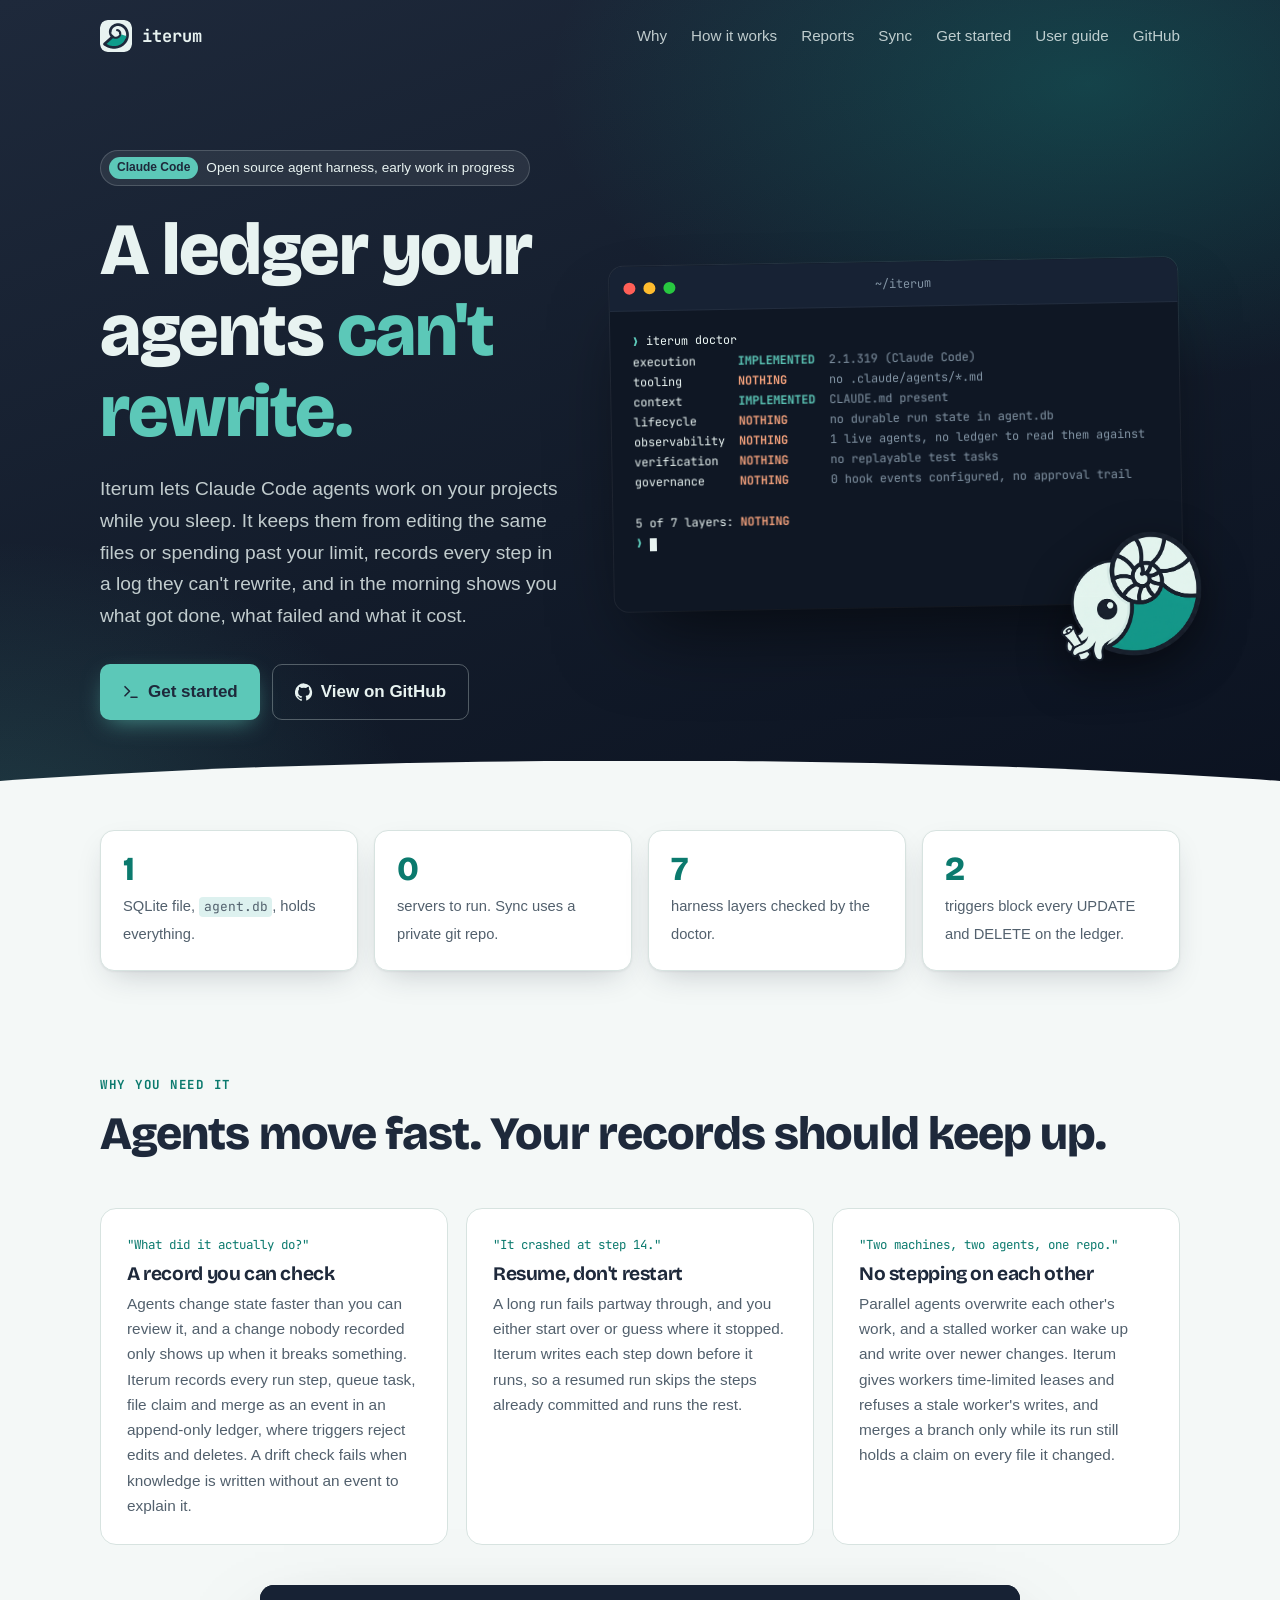
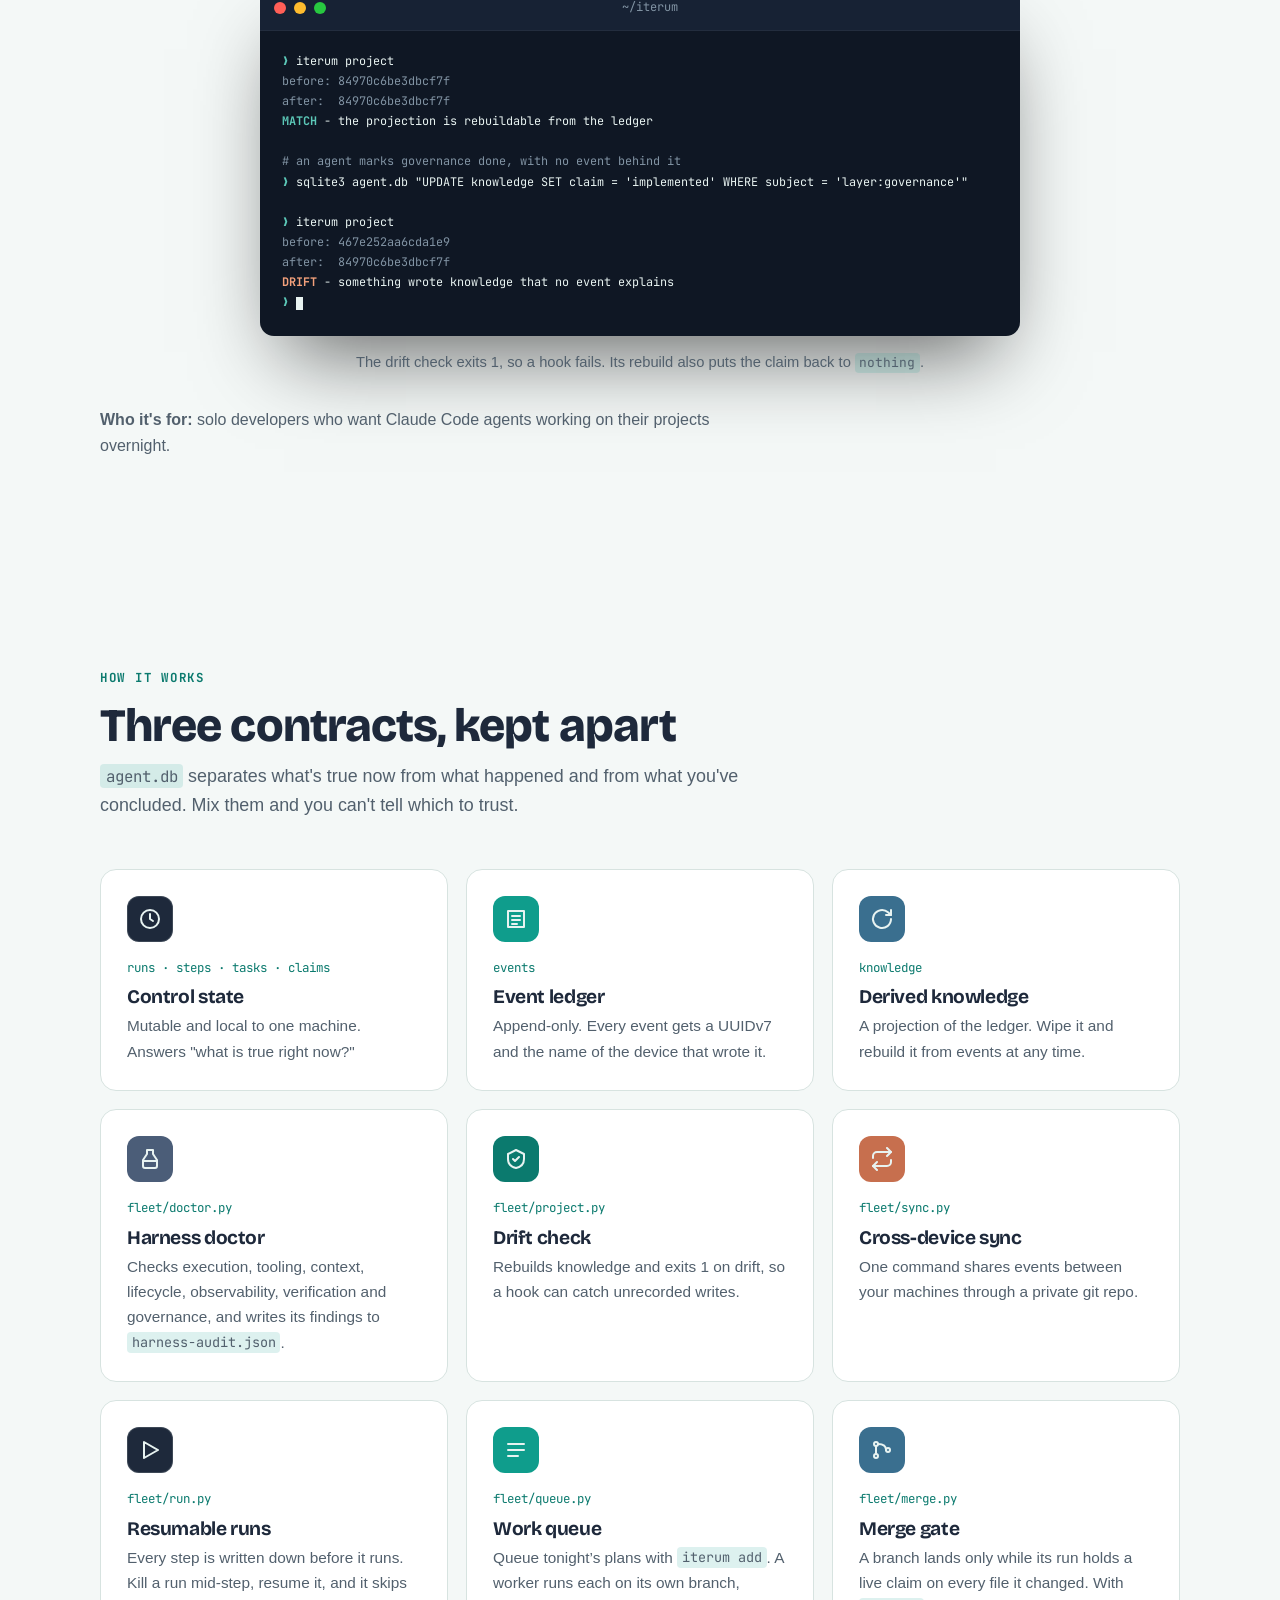
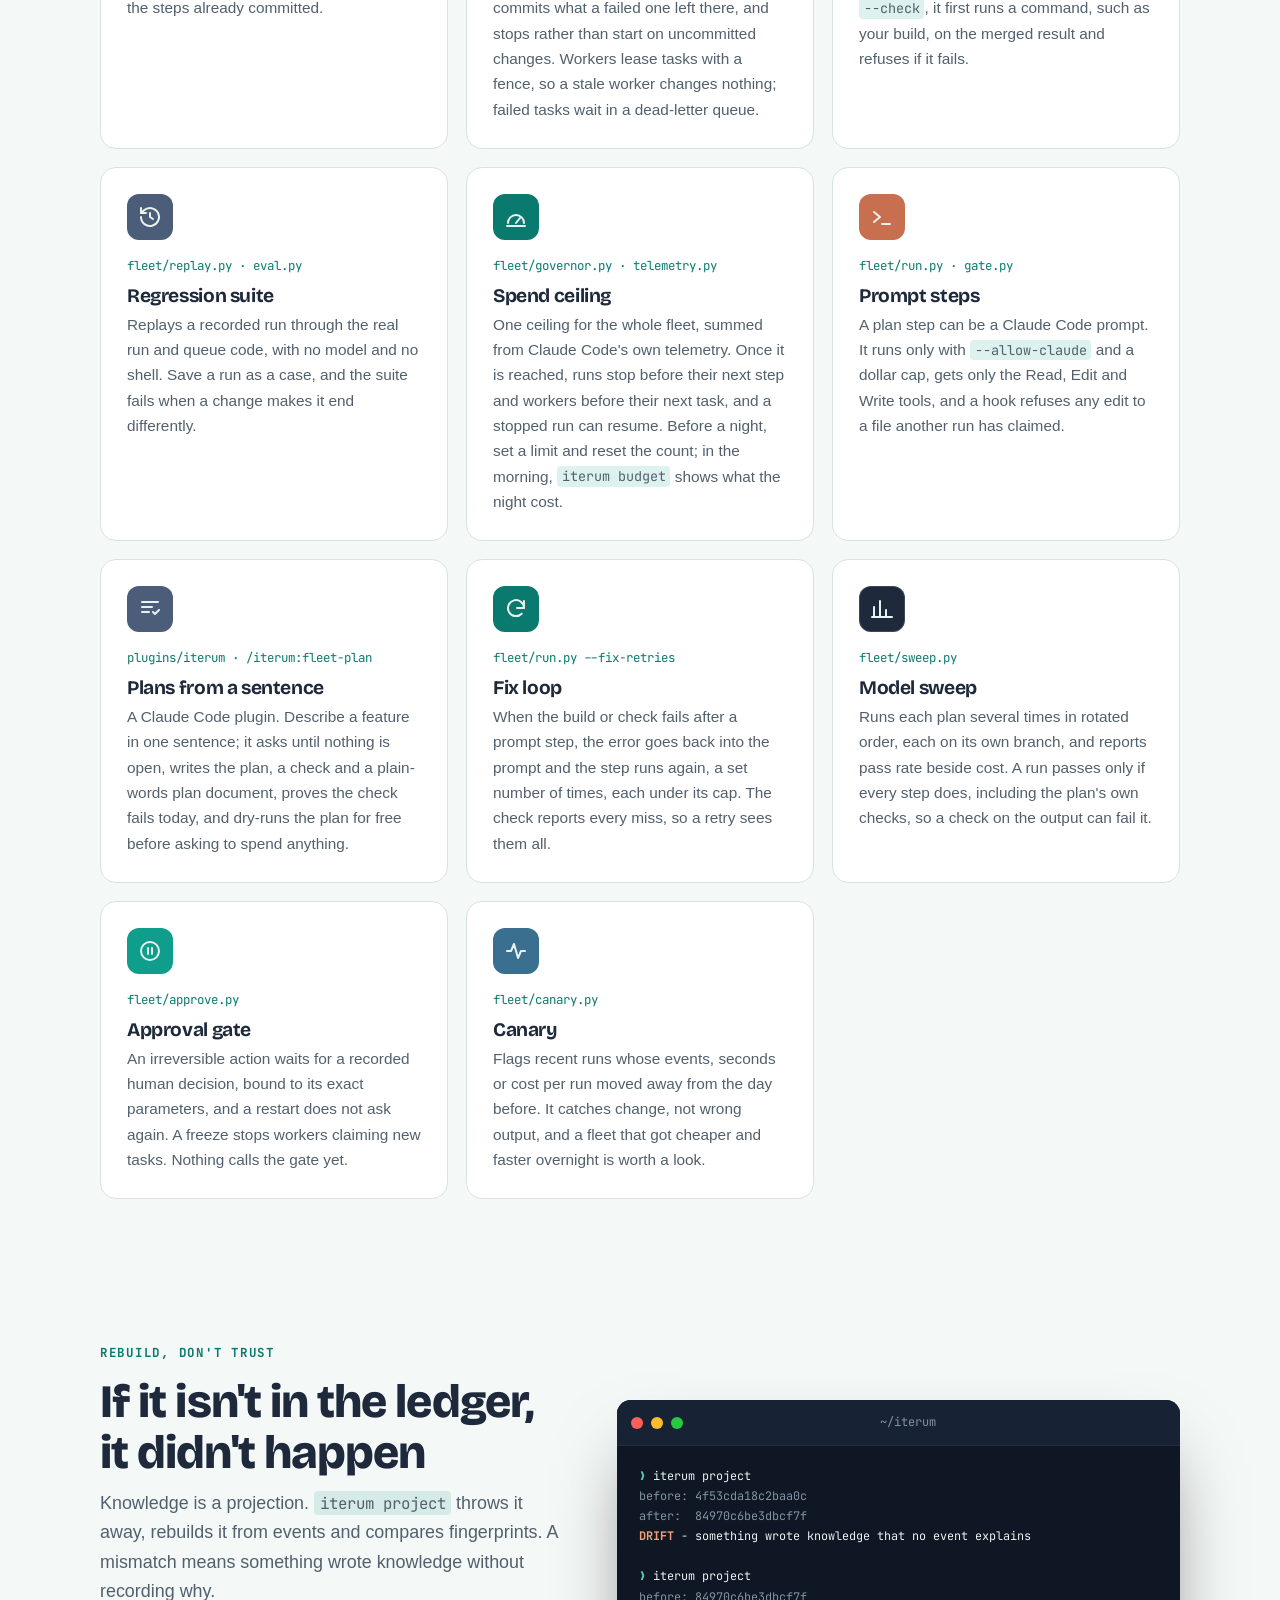
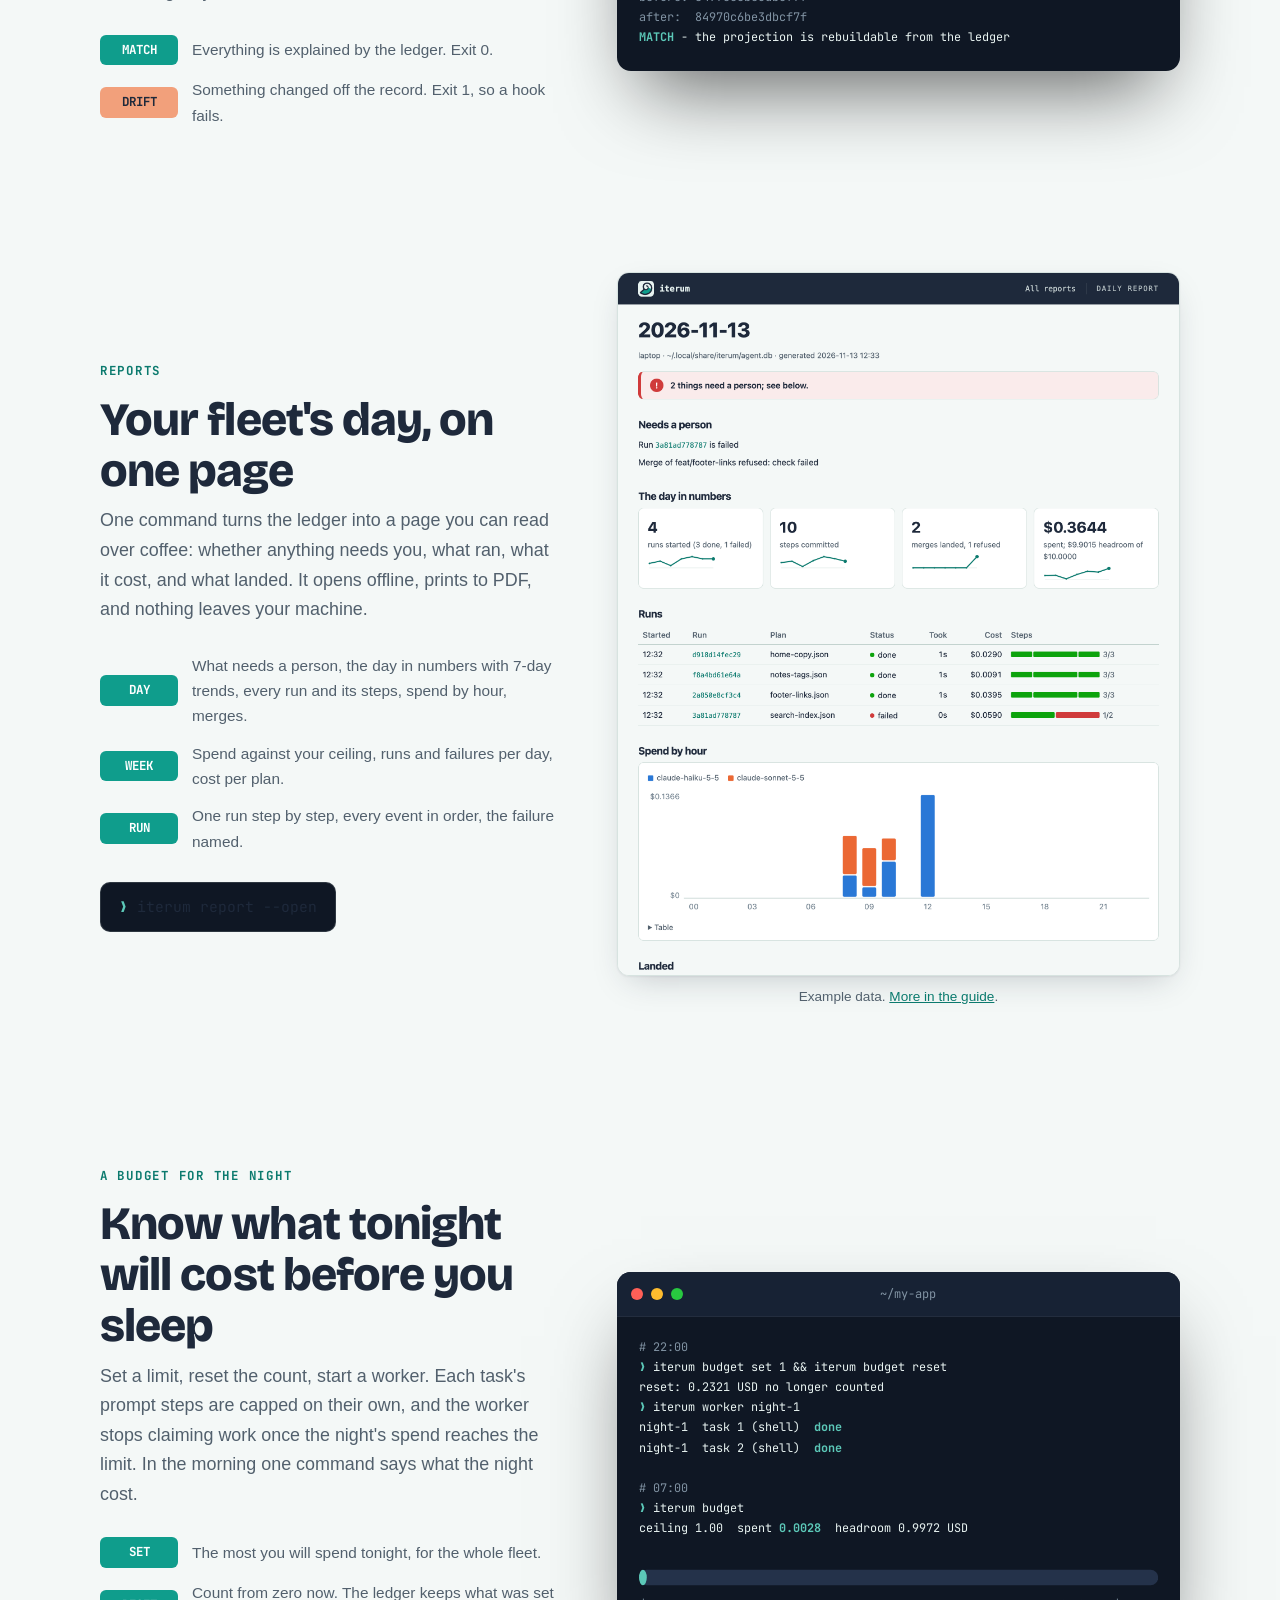
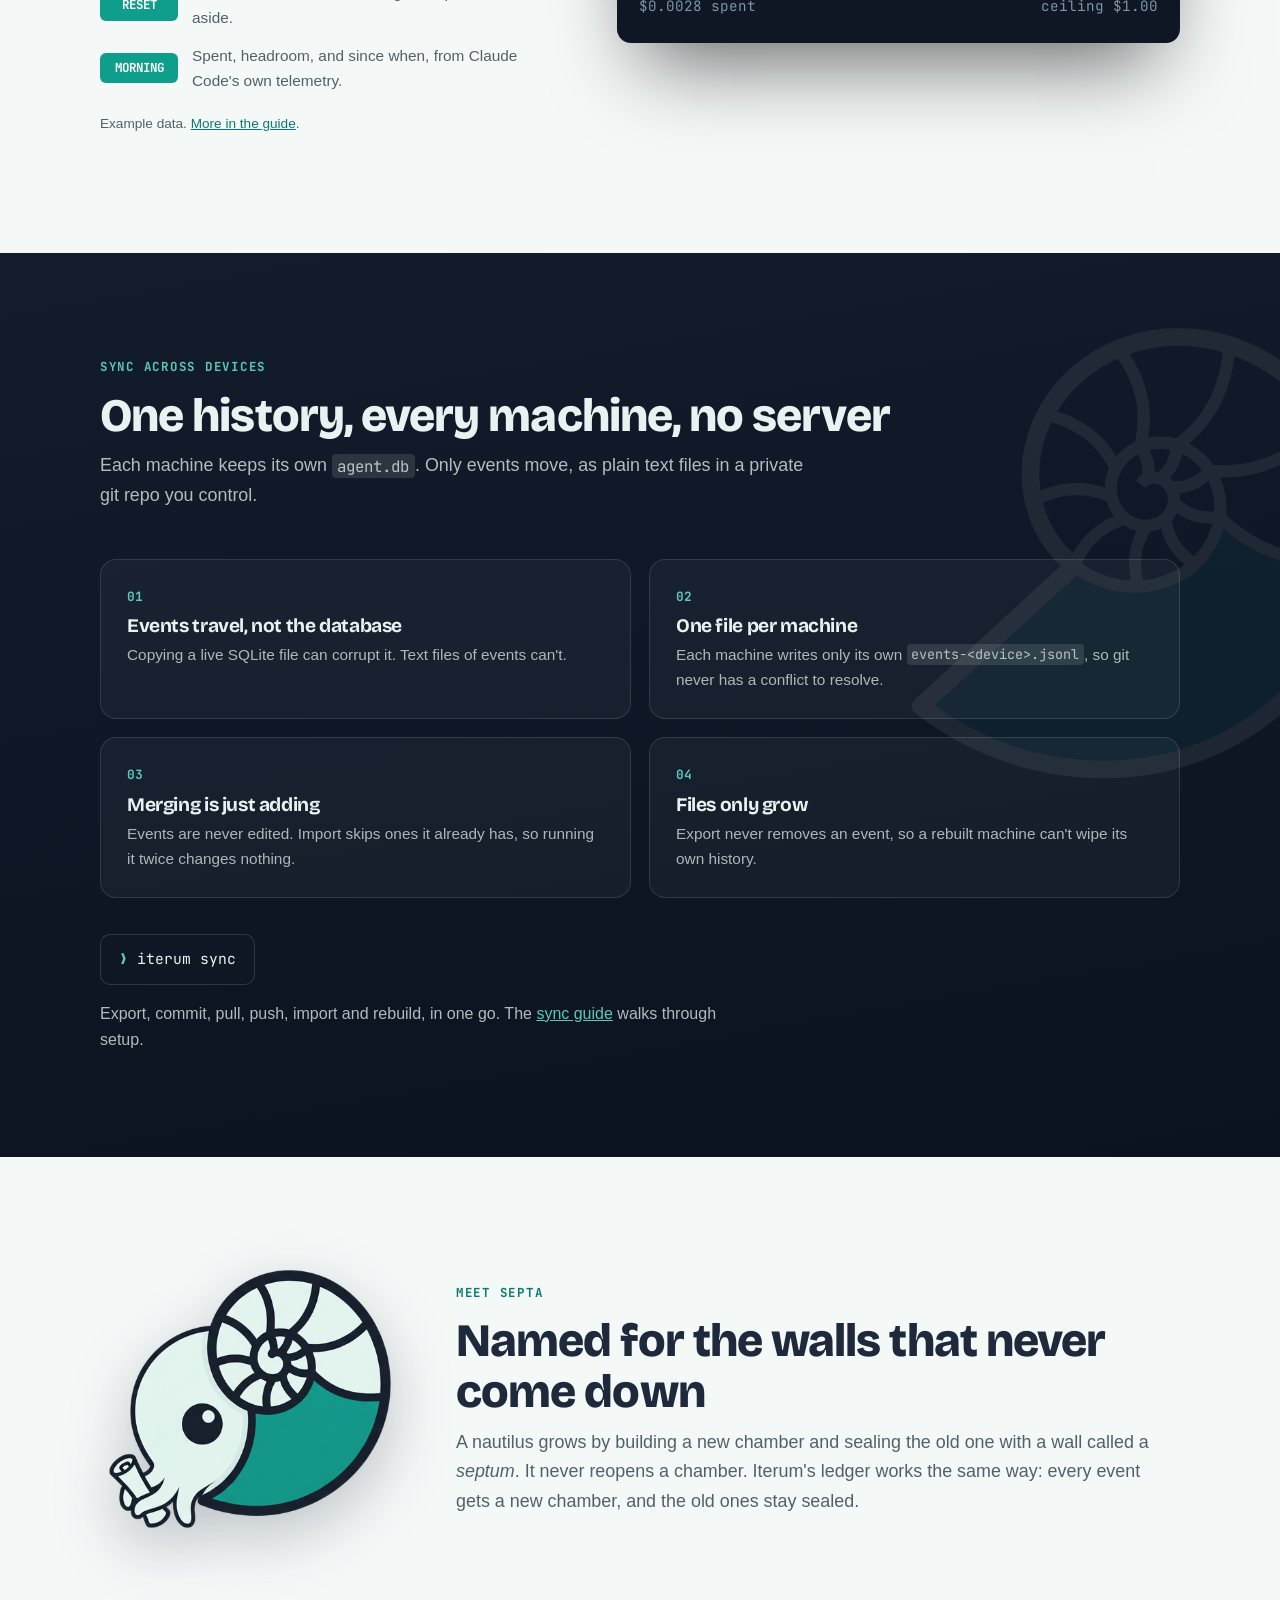
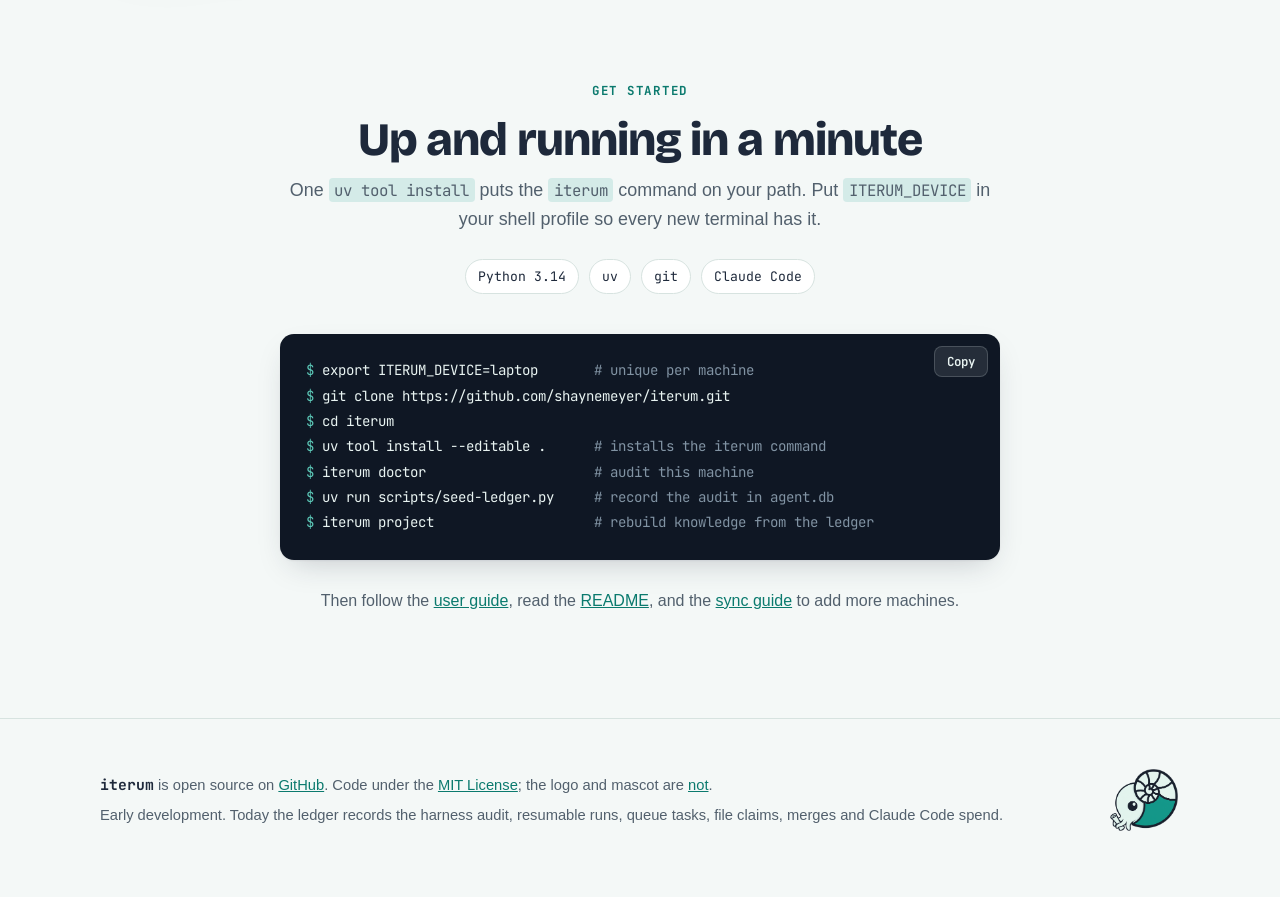
==== commit 0f2c68c8: "Add a budget-for-the-night section to the landing page" ====
--- a/index.html
+++ b/index.html
@@ -367,7 +367,7 @@
       <div class="card reveal"><div class="icon i4"><svg viewBox="0 0 24 24" fill="none" stroke="currentColor" stroke-width="2" stroke-linecap="round" stroke-linejoin="round"><path d="M3 12a9 9 0 1 0 3-6.7L3 8"/><path d="M3 3v5h5"/><path d="M12 8v4l3 2"/></svg></div>
         <p class="tables">fleet/replay.py · eval.py</p><h3>Regression suite</h3><p>Replays a recorded run through the real run and queue code, with no model and no shell. Save a run as a case, and the suite fails when a change makes it end differently.</p></div>
       <div class="card reveal"><div class="icon i5"><svg viewBox="0 0 24 24" fill="none" stroke="currentColor" stroke-width="2" stroke-linecap="round" stroke-linejoin="round"><path d="M4 18a8 8 0 1 1 16 0"/><path d="M12 18l4-5"/><path d="M3 21h18"/></svg></div>
-        <p class="tables">fleet/governor.py · telemetry.py</p><h3>Spend ceiling</h3><p>One ceiling for the whole fleet, summed from Claude Code's own telemetry. Once it is reached, runs stop before their next step and workers before their next task, and a stopped run can resume.</p></div>
+        <p class="tables">fleet/governor.py · telemetry.py</p><h3>Spend ceiling</h3><p>One ceiling for the whole fleet, summed from Claude Code's own telemetry. Once it is reached, runs stop before their next step and workers before their next task, and a stopped run can resume. Before a night, set a limit and reset the count; in the morning, <code>iterum budget</code> shows what the night cost.</p></div>
       <div class="card reveal"><div class="icon i6"><svg viewBox="0 0 24 24" fill="none" stroke="currentColor" stroke-width="2" stroke-linecap="round" stroke-linejoin="round"><path d="M4 17l6-5-6-5"/><path d="M12 19h8"/></svg></div>
         <p class="tables">fleet/run.py · gate.py</p><h3>Prompt steps</h3><p>A plan step can be a Claude Code prompt. It runs only with <code style="white-space:nowrap">--allow-claude</code> and a dollar cap, gets only the Read, Edit and Write tools, and a hook refuses any edit to a file another run has claimed.</p></div>
       <div class="card reveal"><div class="icon i4"><svg viewBox="0 0 24 24" fill="none" stroke="currentColor" stroke-width="2" stroke-linecap="round" stroke-linejoin="round"><path d="M4 5h16M4 10h10M4 15h7"/><path d="M15 15l2 2 4-4"/></svg></div>
@@ -426,6 +426,43 @@
     <div class="reveal">
       <figure class="shot"><picture><source srcset="img/report-day-dark.png" media="(prefers-color-scheme: dark)"><img src="img/report-day-light.png" alt="A daily Iterum report: a banner saying 2 things need a person, tiles for runs, steps, merges and spend with 7-day trend lines, a table of runs with their steps, and spend by hour by model" width="1000" loading="lazy"></picture></figure>
       <p class="shotcap">Example data. <a href="guide.html#reports">More in the guide</a>.</p>
+    </div>
+  </div>
+</section>
+
+<section id="budget" style="padding-top:40px">
+  <div class="wrap split">
+    <div class="reveal">
+      <p class="eyebrow">A budget for the night</p>
+      <h2>Know what tonight will cost before you sleep</h2>
+      <p class="sub">Set a limit, reset the count, start a worker. Each task's prompt steps are capped on their own, and the worker stops claiming work once the night's spend reaches the limit. In the morning one command says what the night cost.</p>
+      <div class="tags">
+        <div class="tagrow"><span class="tag match">SET</span><span>The most you will spend tonight, for the whole fleet.</span></div>
+        <div class="tagrow"><span class="tag match">RESET</span><span>Count from zero now. The ledger keeps what was set aside.</span></div>
+        <div class="tagrow"><span class="tag match">MORNING</span><span>Spent, headroom, and since when, from Claude Code's own telemetry.</span></div>
+      </div>
+      <p class="shotcap" style="margin-top:20px;text-align:left">Example data. <a href="guide.html#spend">More in the guide</a>.</p>
+    </div>
+    <div class="term reveal" role="img" aria-label="Terminal: set a one-dollar budget and reset it in the evening, a worker runs two tasks overnight, and in the morning iterum budget shows 0.0028 dollars spent of 1.00">
+      <div class="term-bar"><i></i><i></i><i></i><span>~/my-app</span></div>
+<div class="term-body"><span class="dim"># 22:00</span>
+<span class="p">❯</span> iterum budget set 1 &amp;&amp; iterum budget reset
+reset: 0.2321 USD no longer counted
+<span class="p">❯</span> iterum worker night-1
+night-1  task 1 (shell)  <span class="t-ok">done</span>
+night-1  task 2 (shell)  <span class="t-ok">done</span>
+
+<span class="dim"># 07:00</span>
+<span class="p">❯</span> iterum budget
+ceiling 1.00  spent <span class="t-ok">0.0028</span>  headroom 0.9972 USD</div>
+      <div style="padding:0 22px 24px">
+        <svg viewBox="0 0 400 44" width="100%" role="presentation" style="display:block">
+          <rect x="0" y="6" width="400" height="12" rx="6" fill="#24324a"/>
+          <rect x="0" y="6" width="6" height="12" rx="6" fill="#5cc8b8"/>
+          <text x="0" y="38" fill="#8193a3" font-size="11" font-family="JetBrains Mono, monospace">$0.0028 spent</text>
+          <text x="400" y="38" fill="#8193a3" font-size="11" font-family="JetBrains Mono, monospace" text-anchor="end">ceiling $1.00</text>
+        </svg>
+      </div>
     </div>
   </div>
 </section>
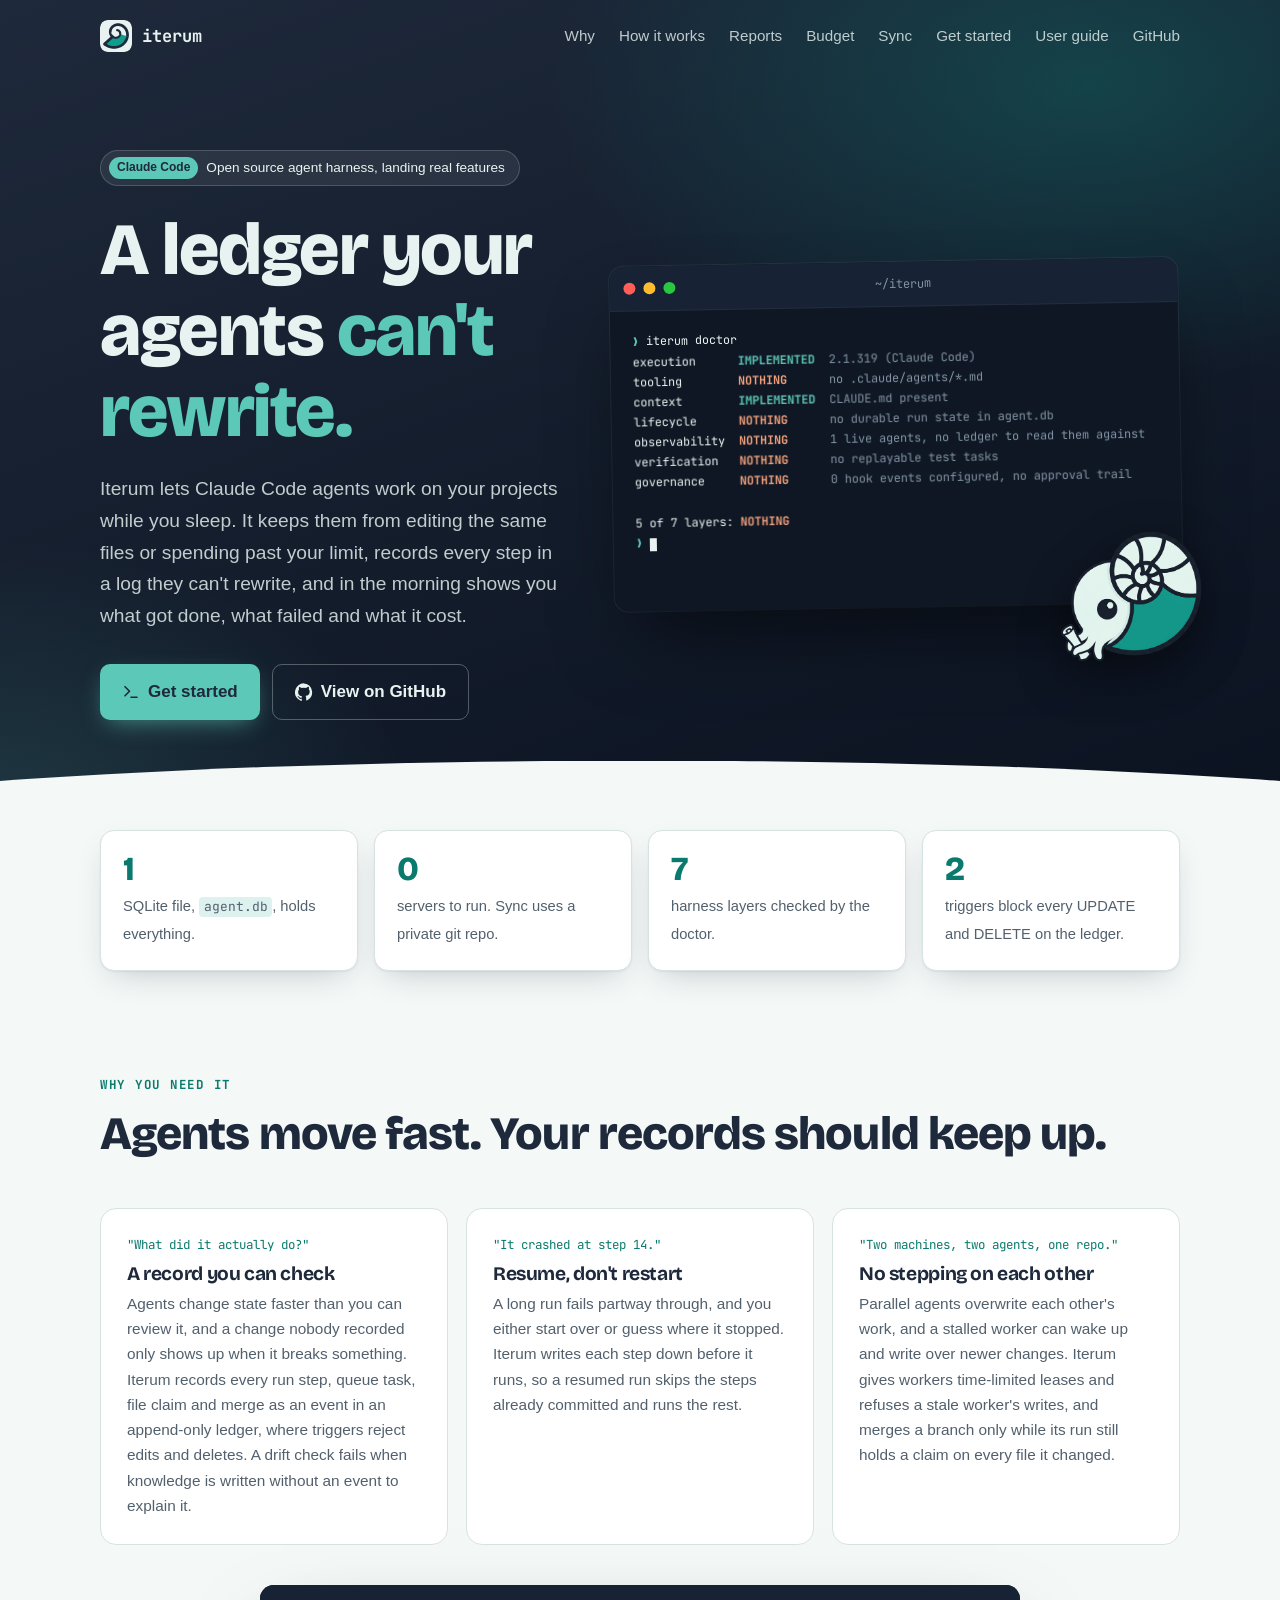
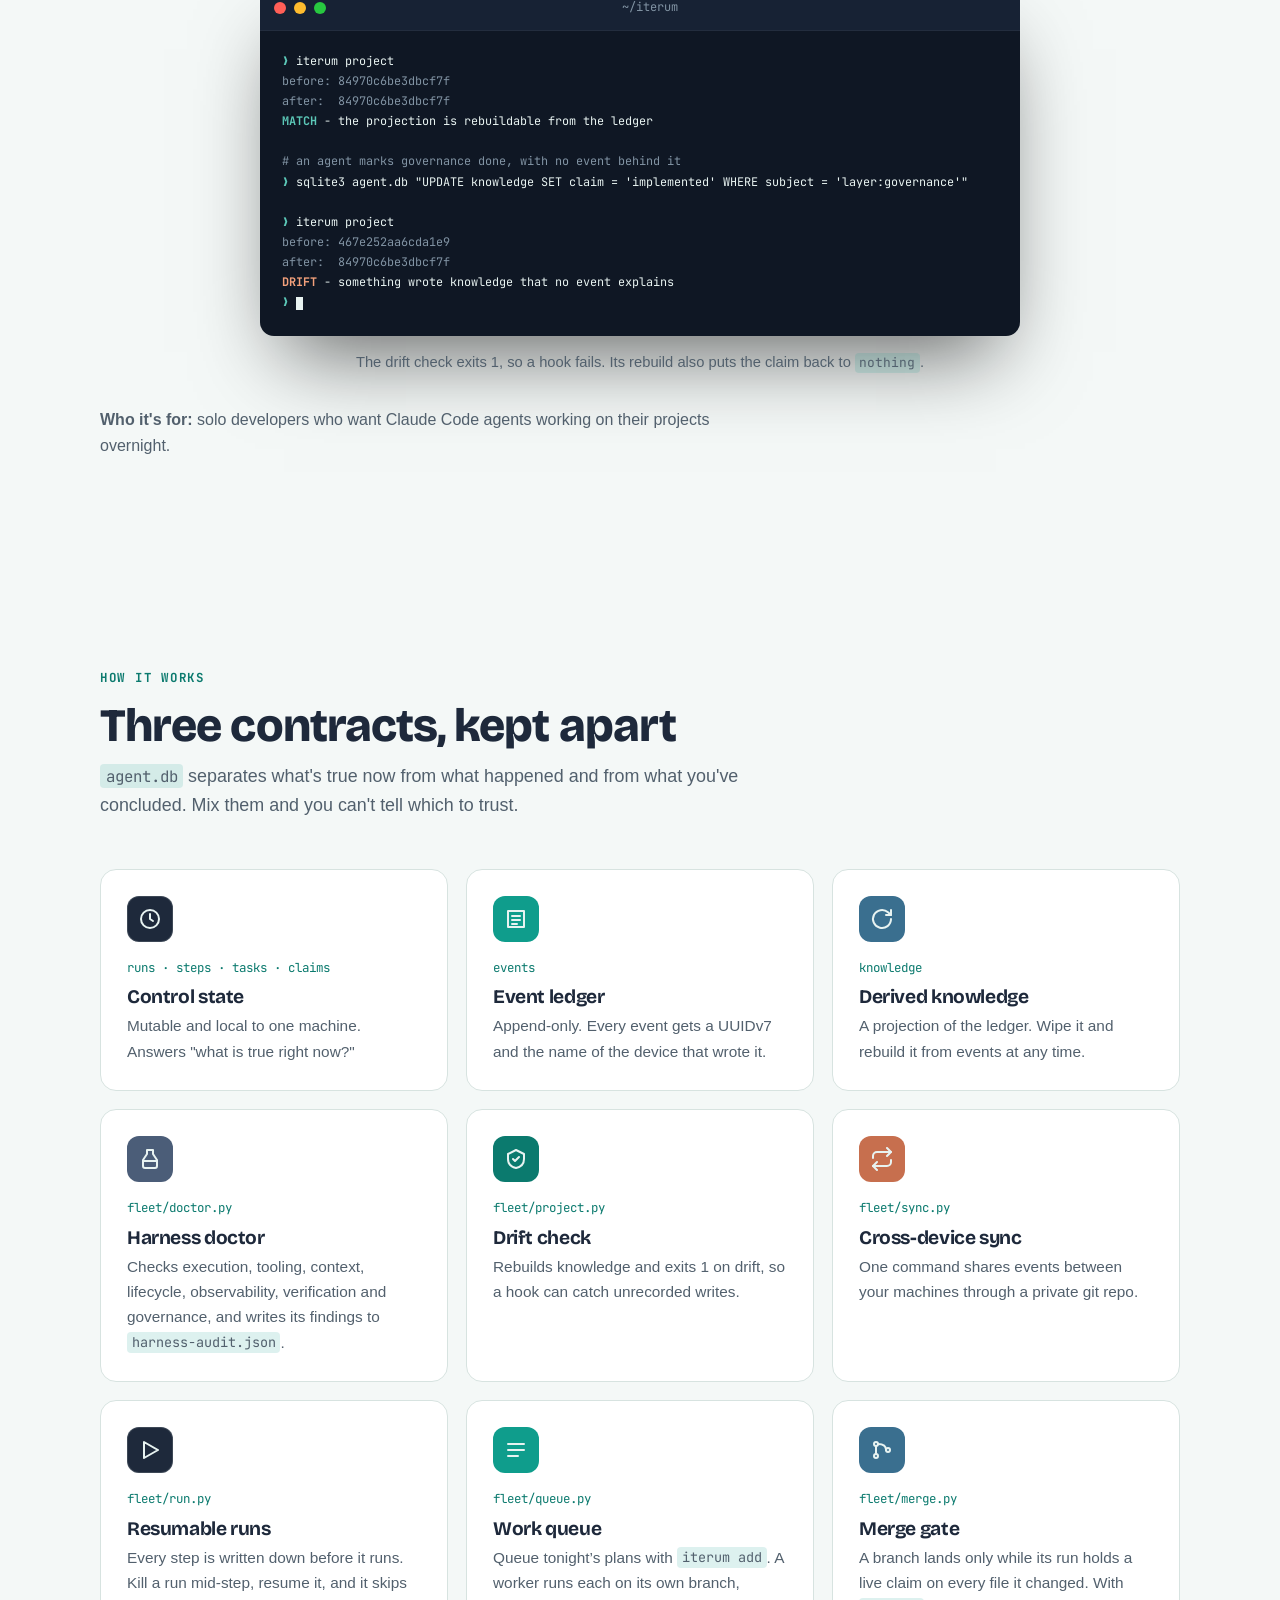
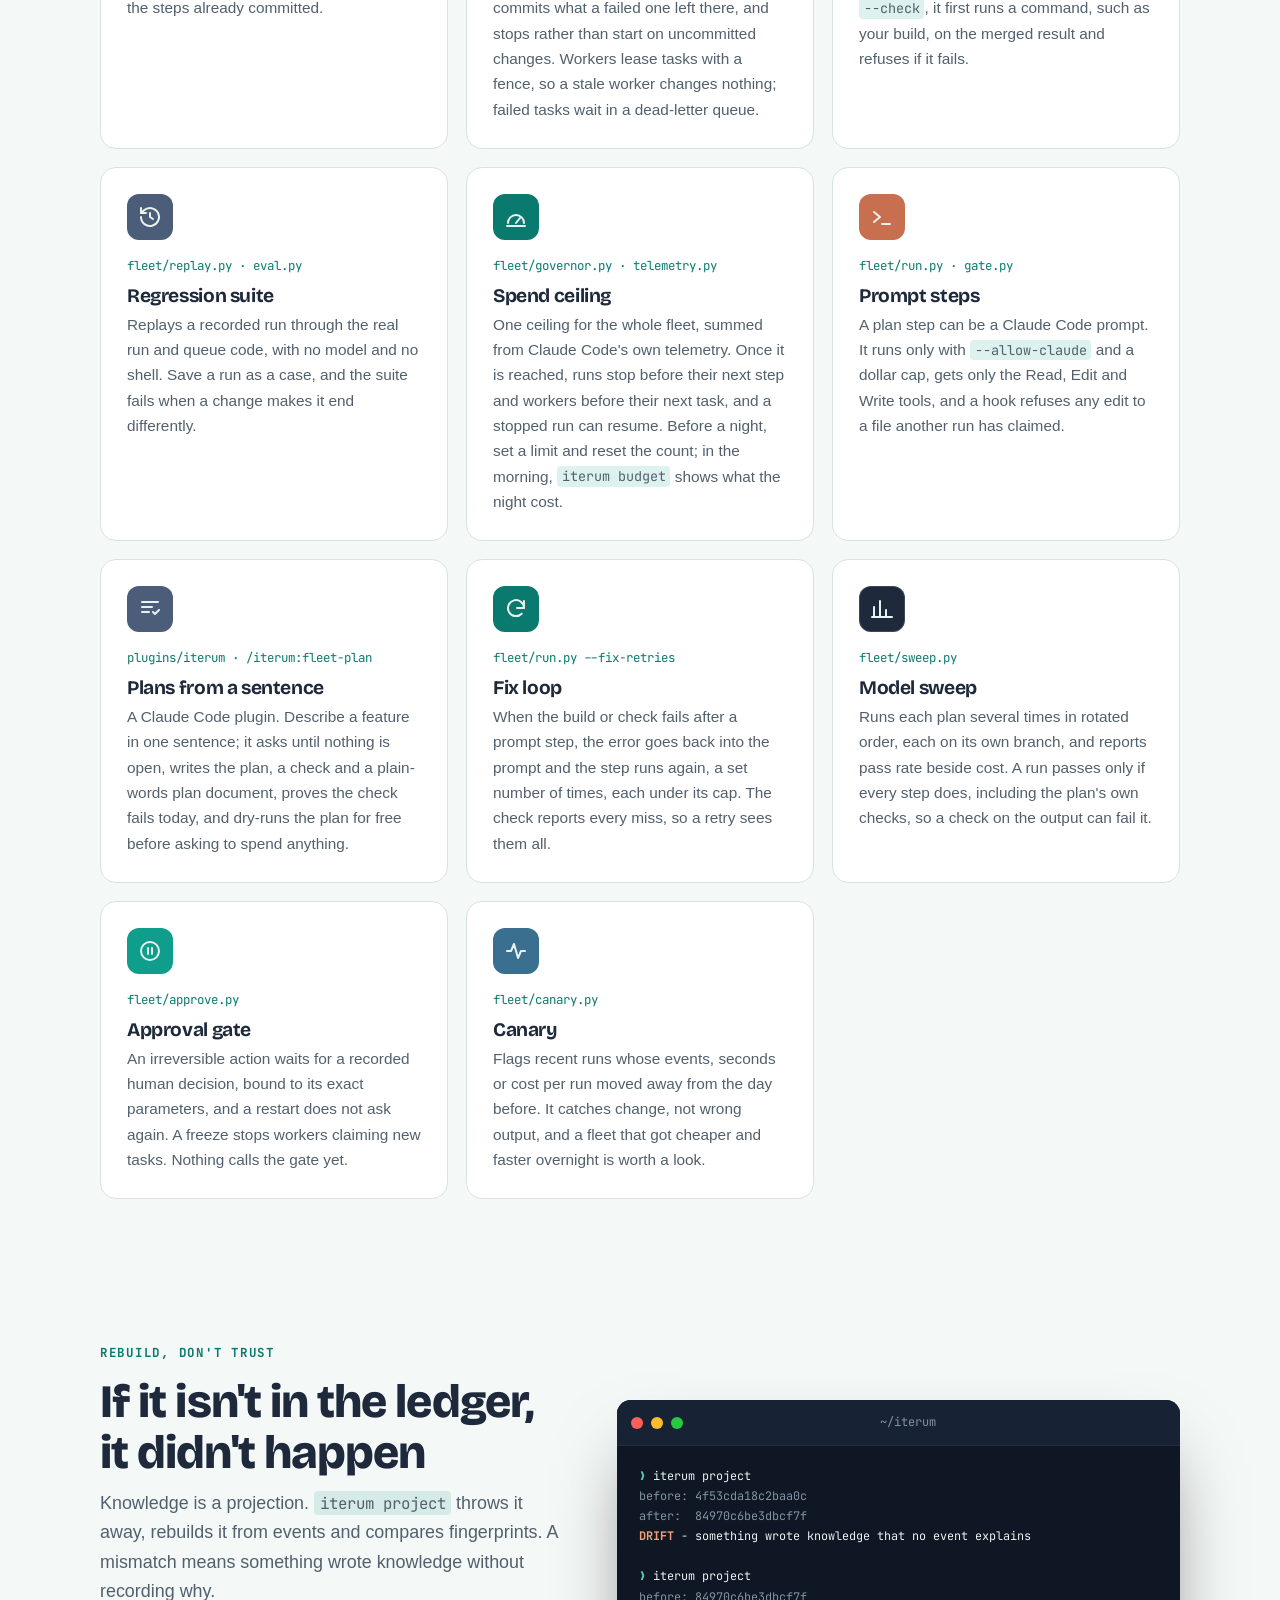
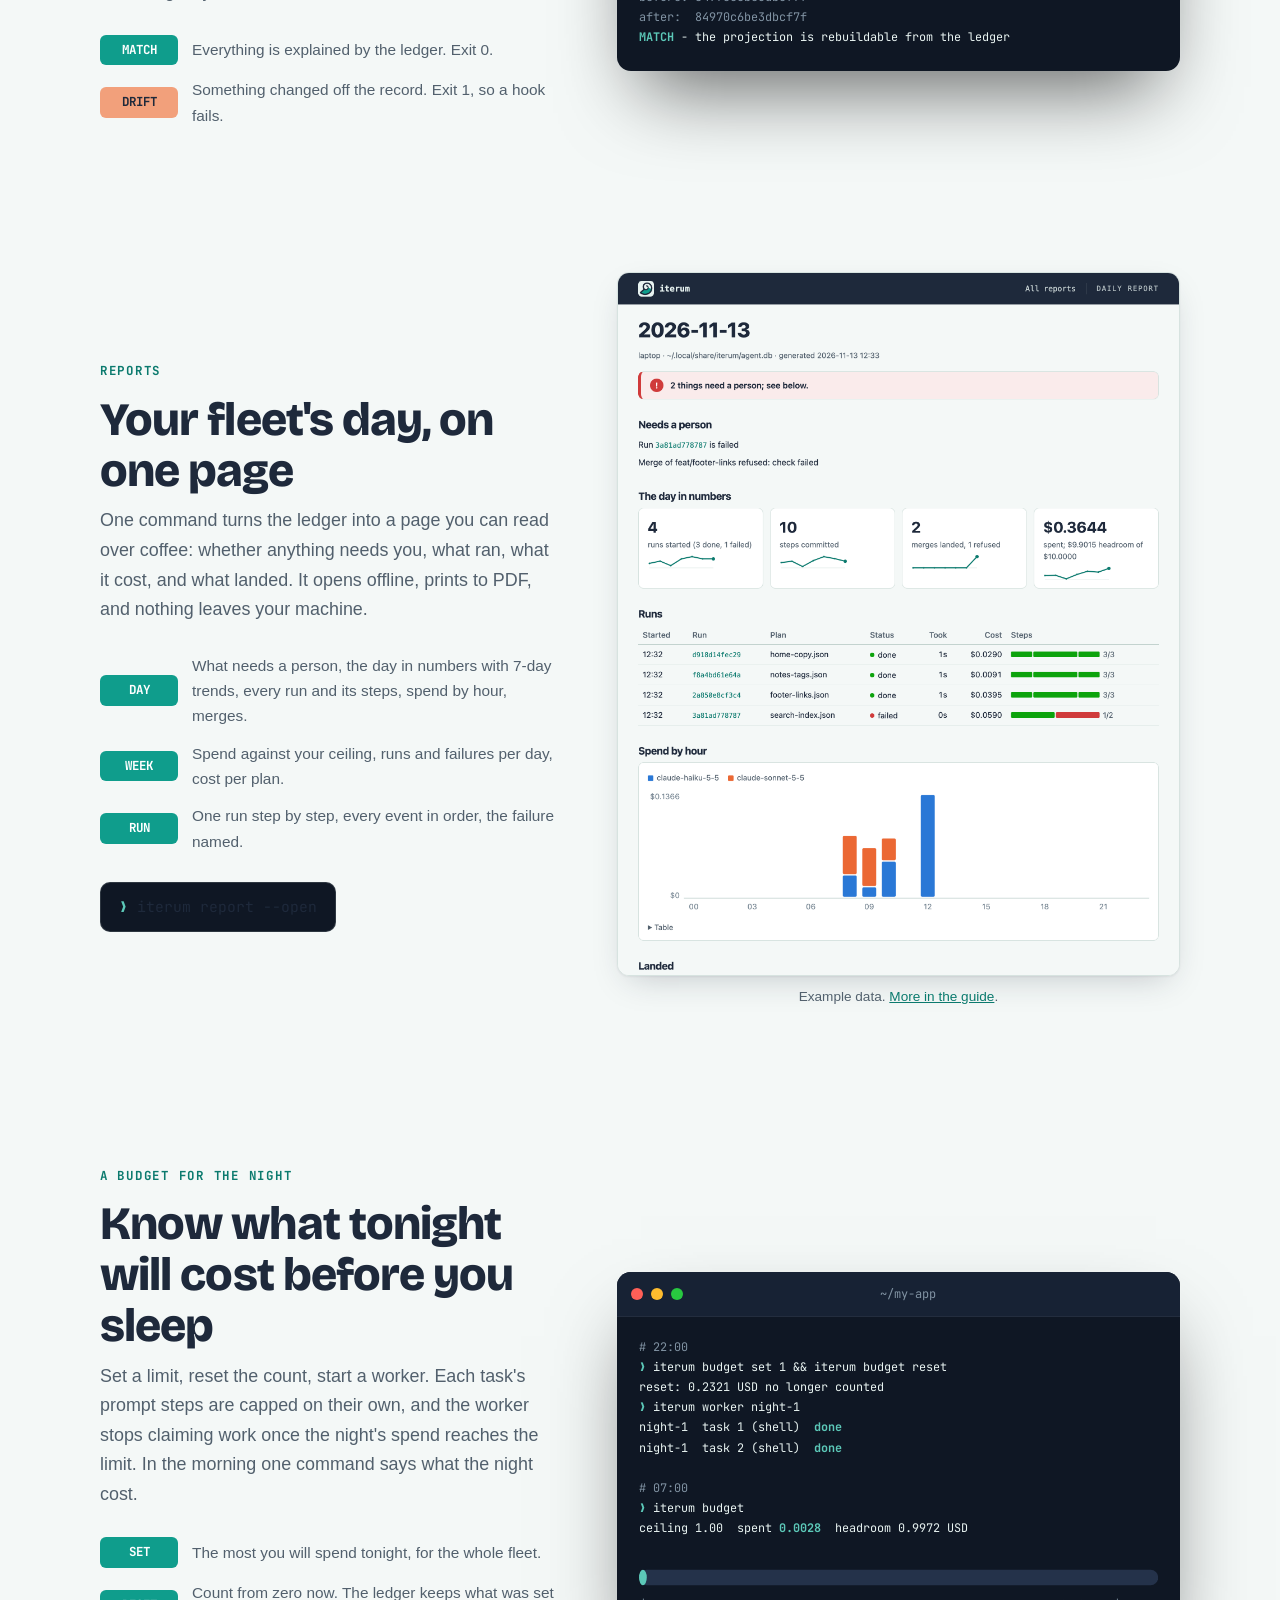
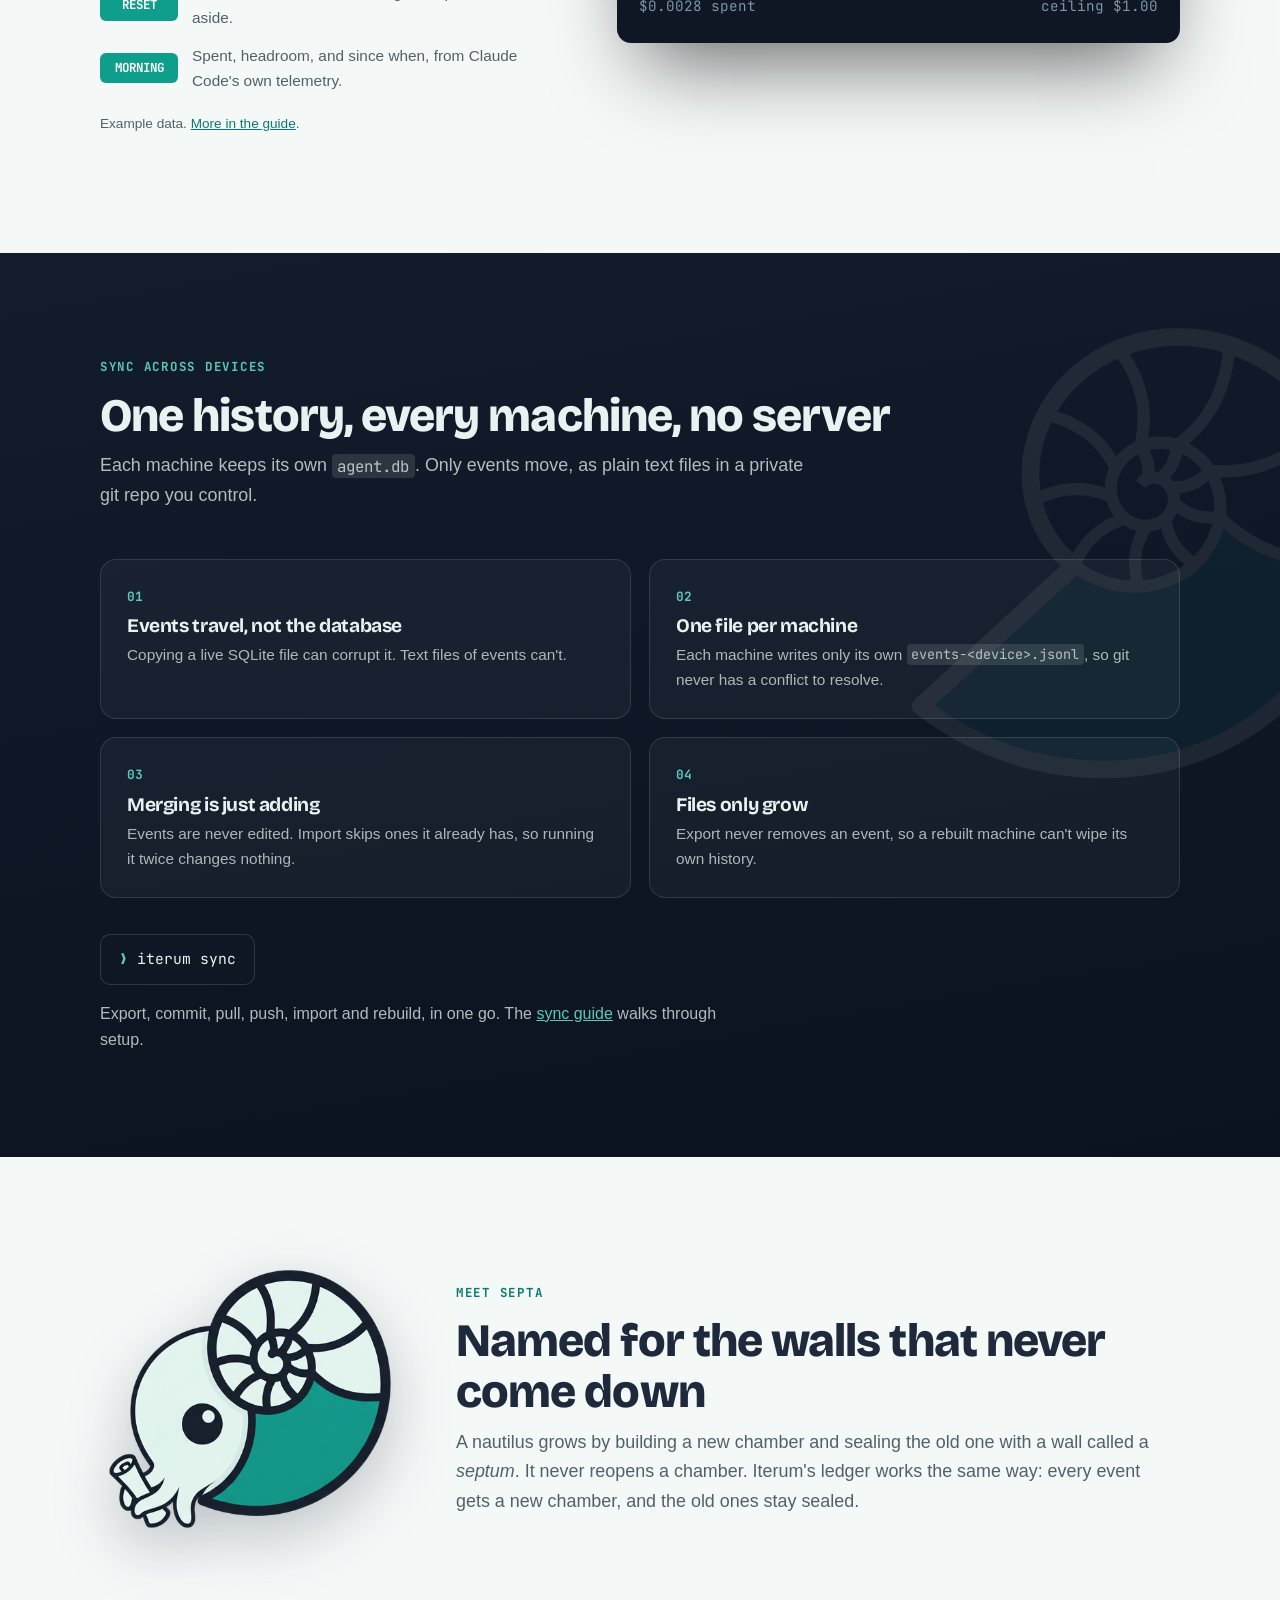
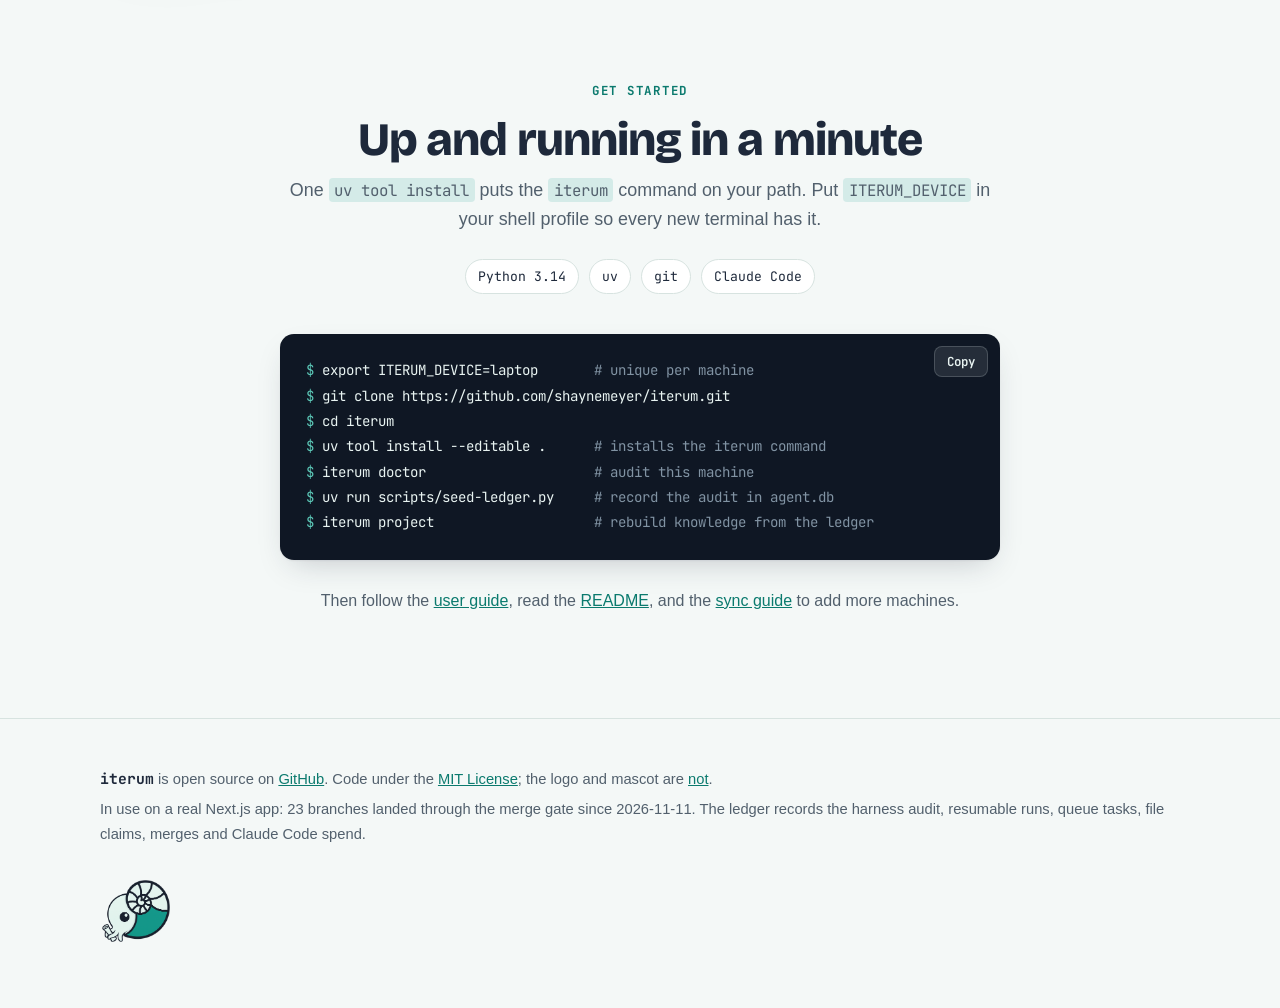
==== commit 864614ad: "Budget in the nav, a back-to-top button, and the project's current state instead of early work" ====
--- a/index.html
+++ b/index.html
@@ -206,7 +206,7 @@
   .badge { right: -4px; bottom: -48px; width: 110px; }
   .septa img { max-width: 240px; }
 }
-@media (max-width: 640px) {
+@media (max-width: 819px) {  /* eight links need about 800px on one line */
   nav .links { display: none; }
   .menu { display: block; }
 }
@@ -219,6 +219,10 @@
   .oneliner { font-size: .8rem; }
   .code pre { padding-top: 56px; }
 }
+/* Back to top: shown once the hero has scrolled away (the nav does not follow) */
+.to-top { position: fixed; right: 20px; bottom: 20px; z-index: 6; padding: 10px 14px; border-radius: 999px; background: var(--surface); color: var(--accent);
+  border: 1px solid var(--line); box-shadow: var(--shadow); font: 700 .85rem var(--mono); text-decoration: none; transition: opacity .2s; }
+.js .to-top:not(.show) { opacity: 0; pointer-events: none; }
 @media (prefers-reduced-motion: reduce) {
   *, *::before, *::after { animation: none !important; transition: none !important; }
   .typed { width: 13ch; } .line, .js .reveal { opacity: 1; transform: none; }
@@ -235,6 +239,7 @@
       <li><a href="#why">Why</a></li>
       <li><a href="#how">How it works</a></li>
       <li><a href="#reports">Reports</a></li>
+      <li><a href="#budget">Budget</a></li>
       <li><a href="#sync">Sync</a></li>
       <li><a href="#start">Get started</a></li>
       <li><a href="guide.html">User guide</a></li>
@@ -249,6 +254,7 @@
         <li><a href="#why">Why</a></li>
         <li><a href="#how">How it works</a></li>
         <li><a href="#reports">Reports</a></li>
+        <li><a href="#budget">Budget</a></li>
         <li><a href="#sync">Sync</a></li>
         <li><a href="#start">Get started</a></li>
         <li><a href="guide.html">User guide</a></li>
@@ -262,7 +268,7 @@
   <div id="bubbles" aria-hidden="true"></div>
   <div class="wrap">
     <div>
-      <div class="pill"><b>Claude Code</b> Open source agent harness, early work in progress</div>
+      <div class="pill"><b>Claude Code</b> Open source agent harness, landing real features</div>
       <h1>A ledger your agents <em>can't rewrite.</em></h1>
       <p class="lead">Iterum lets Claude Code agents work on your projects while you sleep. It keeps them from editing the same files or spending past your limit, records every step in a log they can't rewrite, and in the morning shows you what got done, what failed and what it cost.</p>
       <div class="cta">
@@ -519,7 +525,7 @@
   <div class="wrap">
     <div>
       <p style="margin:0 0 6px"><b style="font-family:var(--mono);color:var(--text)">iterum</b> is open source on <a href="https://github.com/shaynemeyer/iterum">GitHub</a>. Code under the <a href="https://github.com/shaynemeyer/iterum/blob/main/LICENSE">MIT License</a>; the logo and mascot are <a href="https://github.com/shaynemeyer/iterum/blob/main/assets/LICENSE.md">not</a>.</p>
-      <p style="margin:0">Early development. Today the ledger records the harness audit, resumable runs, queue tasks, file claims, merges and Claude Code spend.</p>
+      <p style="margin:0">In use on a real Next.js app: 23 branches landed through the merge gate since 2026-11-11. The ledger records the harness audit, resumable runs, queue tasks, file claims, merges and Claude Code spend.</p>
     </div>
     <img src="img/septa.png" alt="" aria-hidden="true">
   </div>
@@ -557,5 +563,10 @@
   });
 });
 </script>
+<a class="to-top" href="#" aria-label="Back to top">&uarr; Top</a>
+<script>
+var toTop = document.querySelector(".to-top");
+addEventListener("scroll", function () { toTop.classList.toggle("show", scrollY > innerHeight); }, { passive: true });
+</script>
 </body>
 </html>
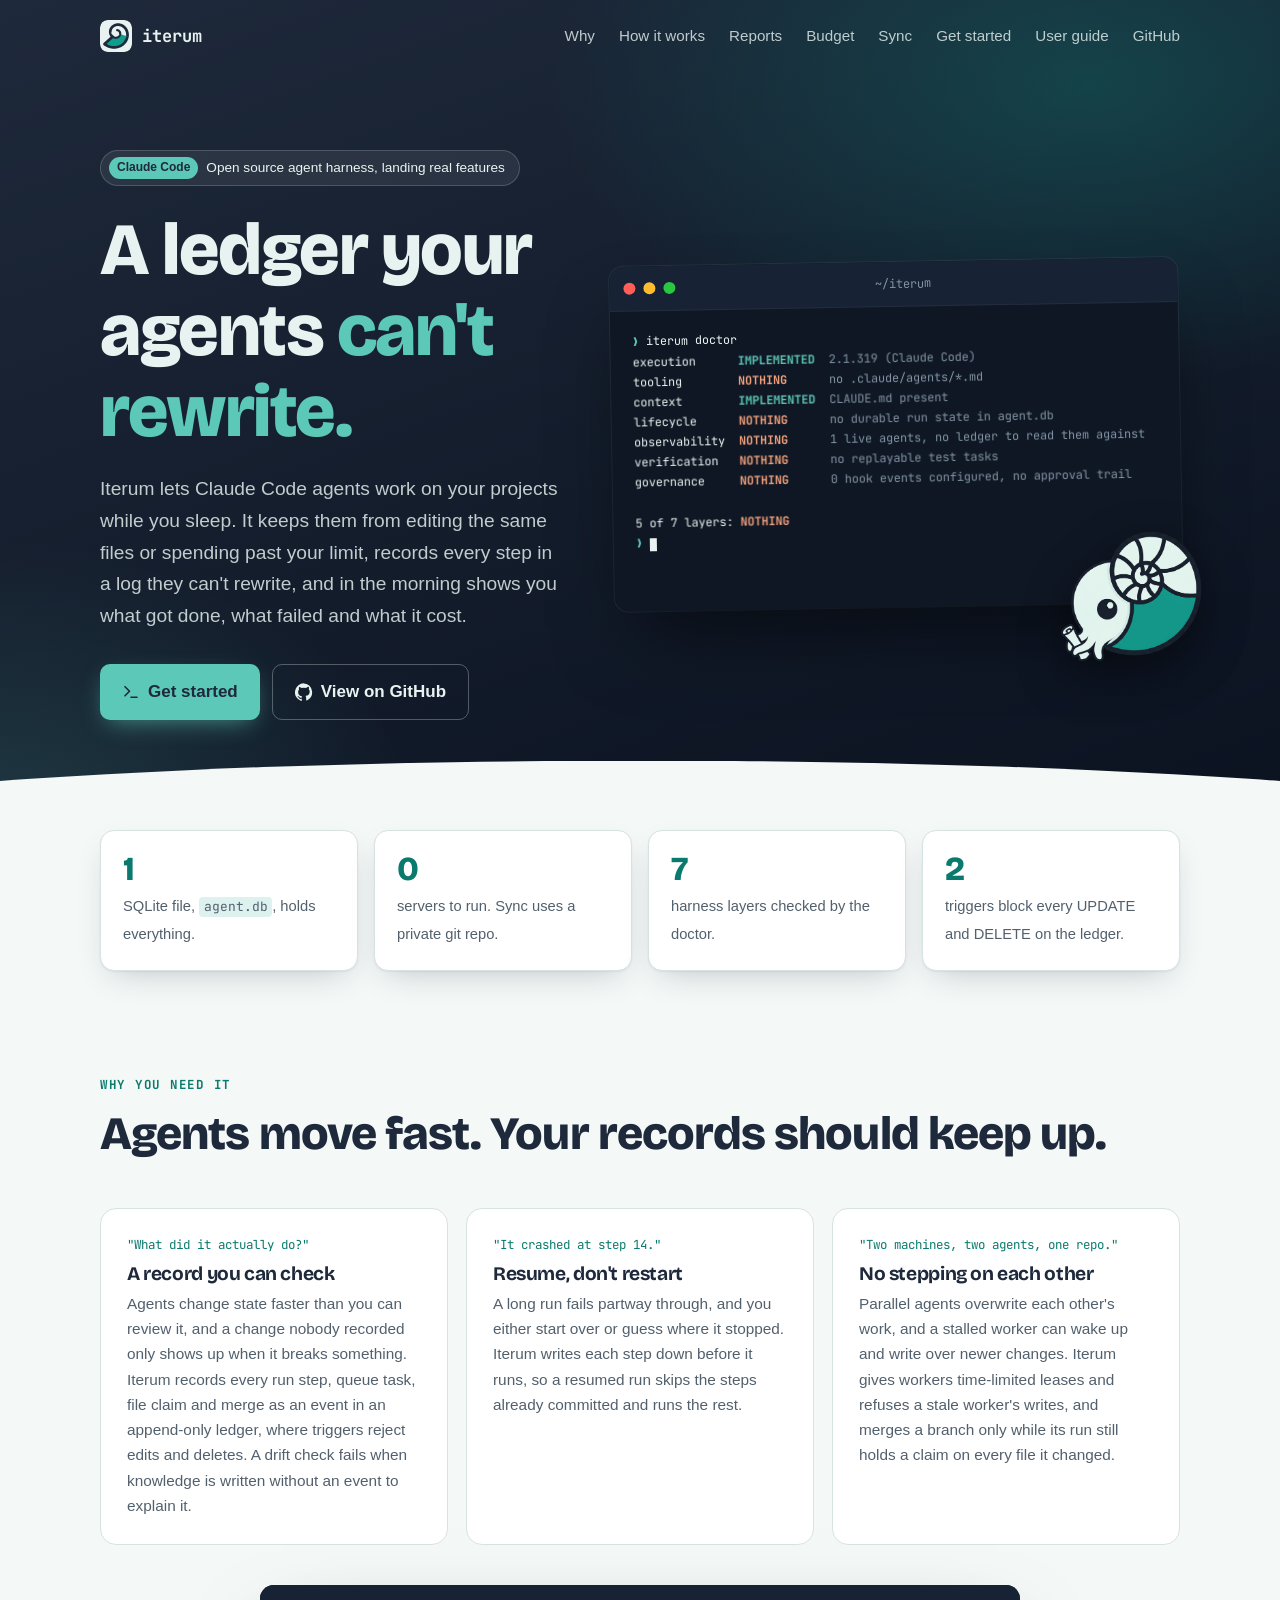
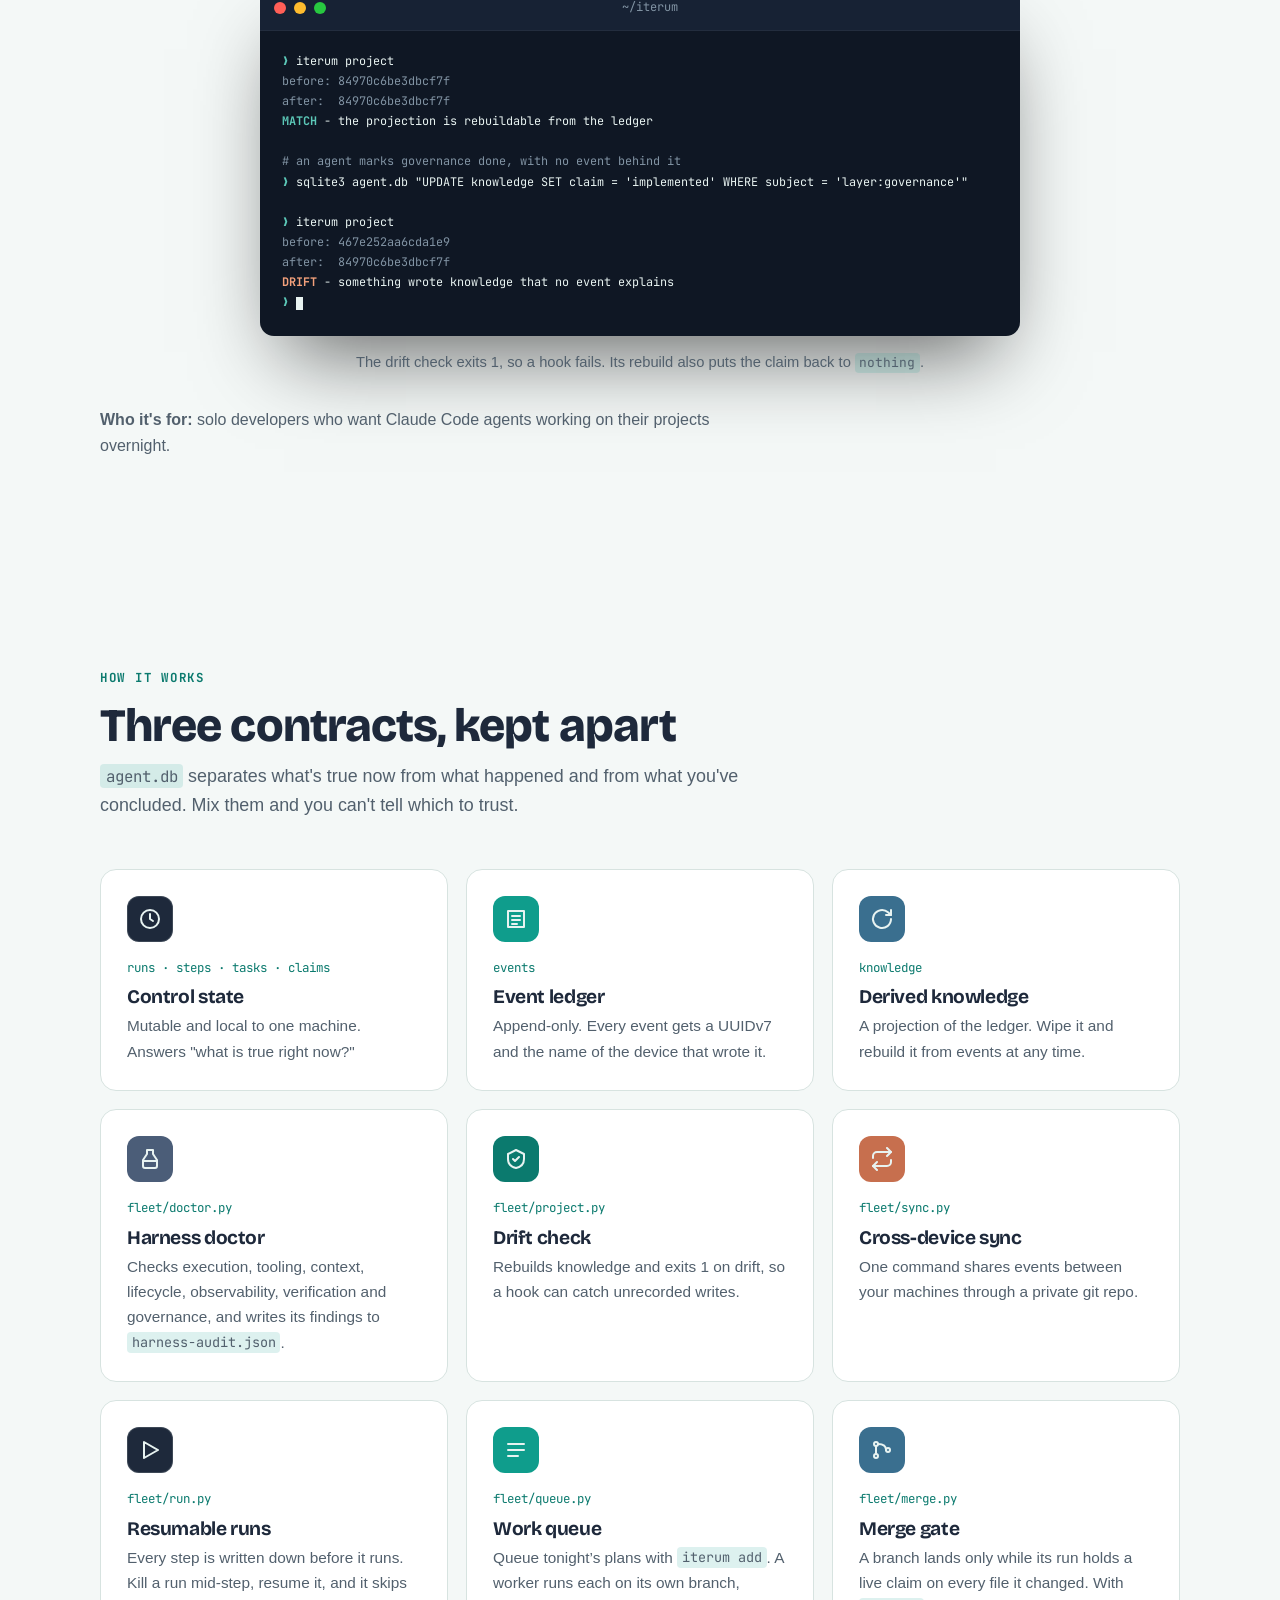
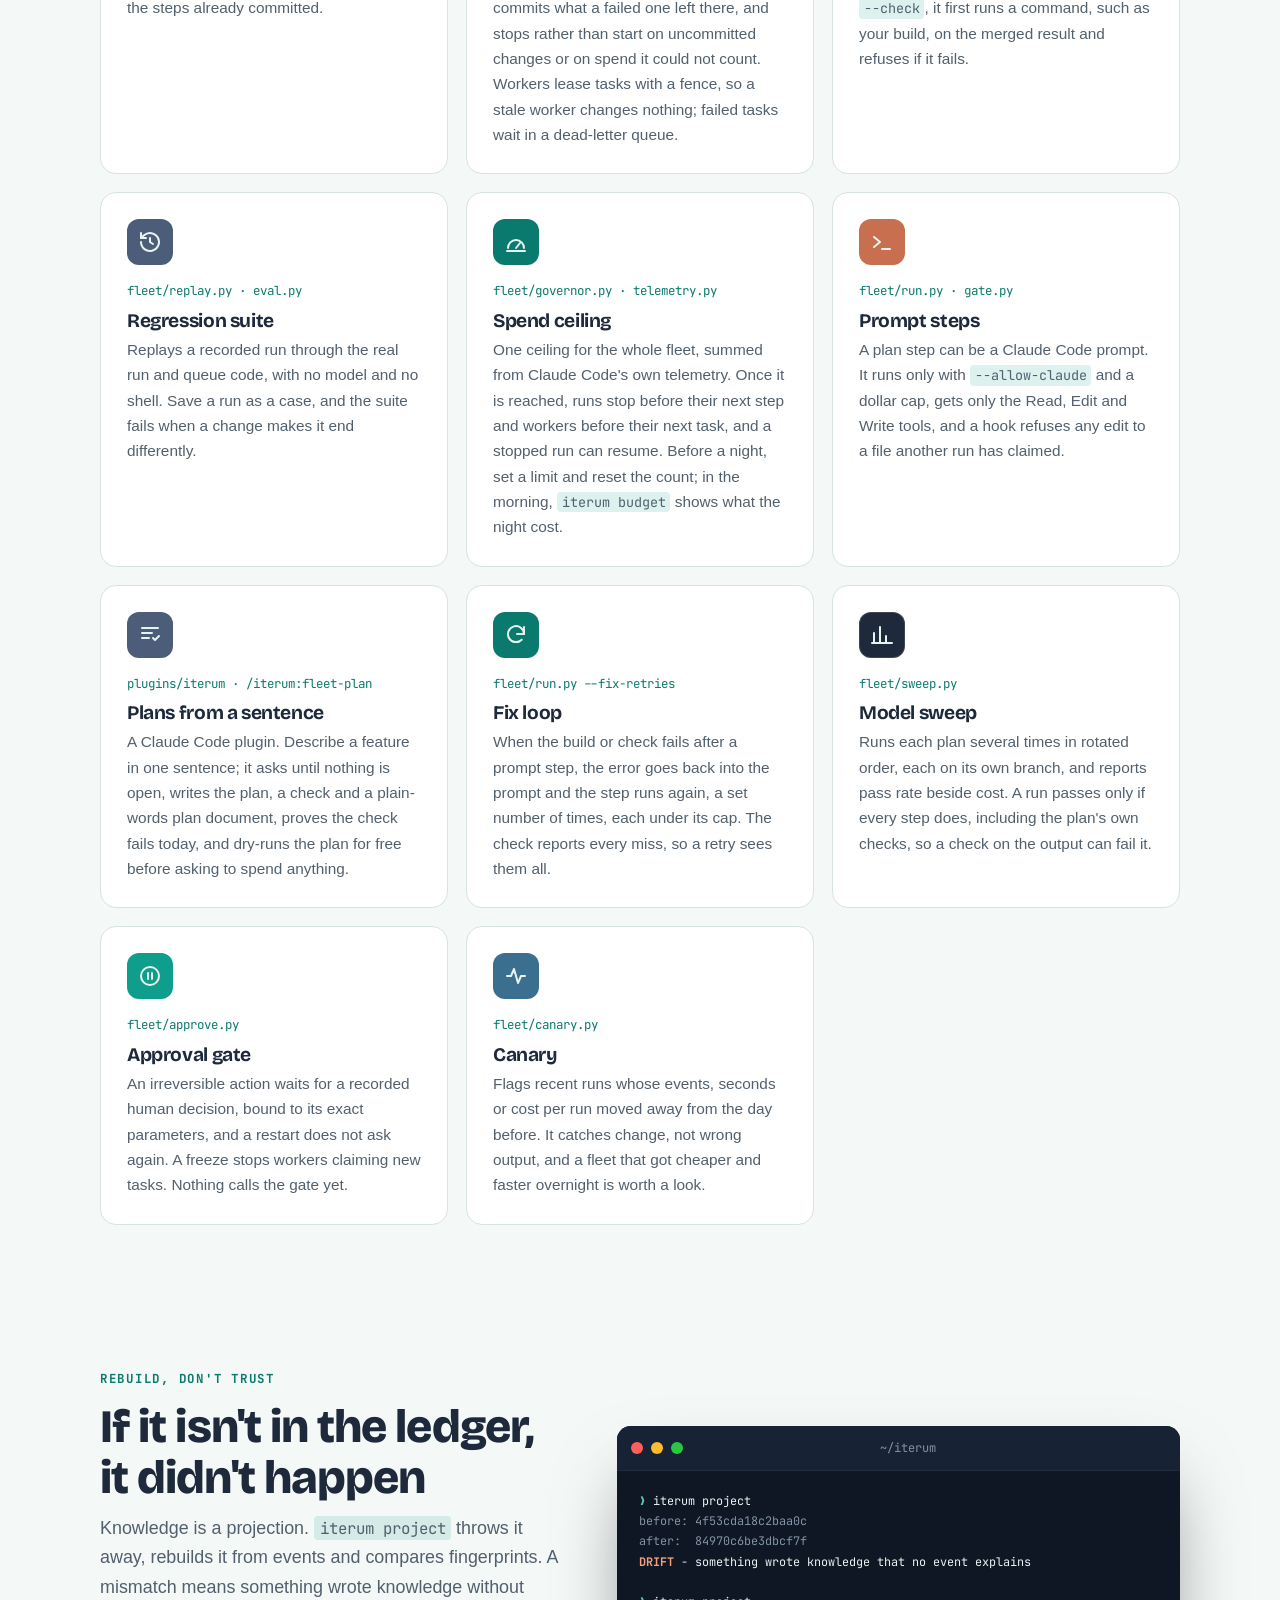
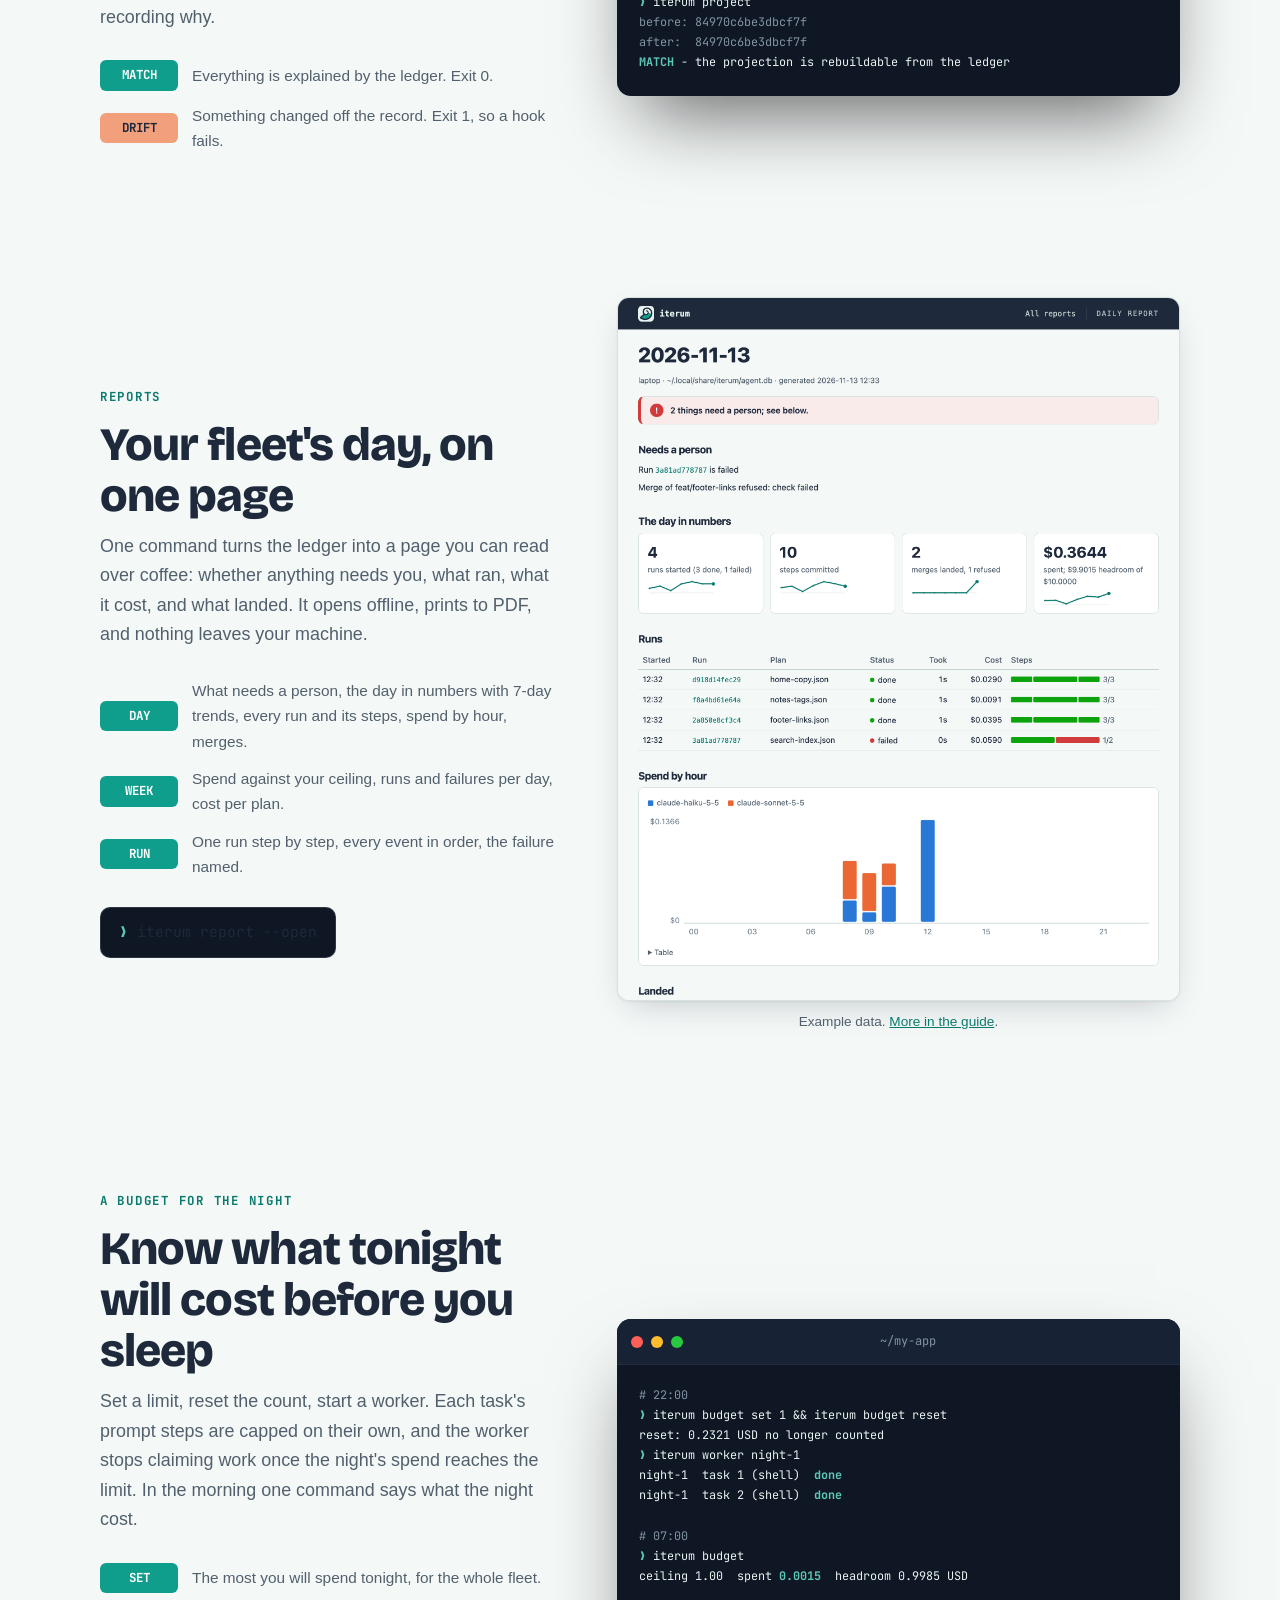
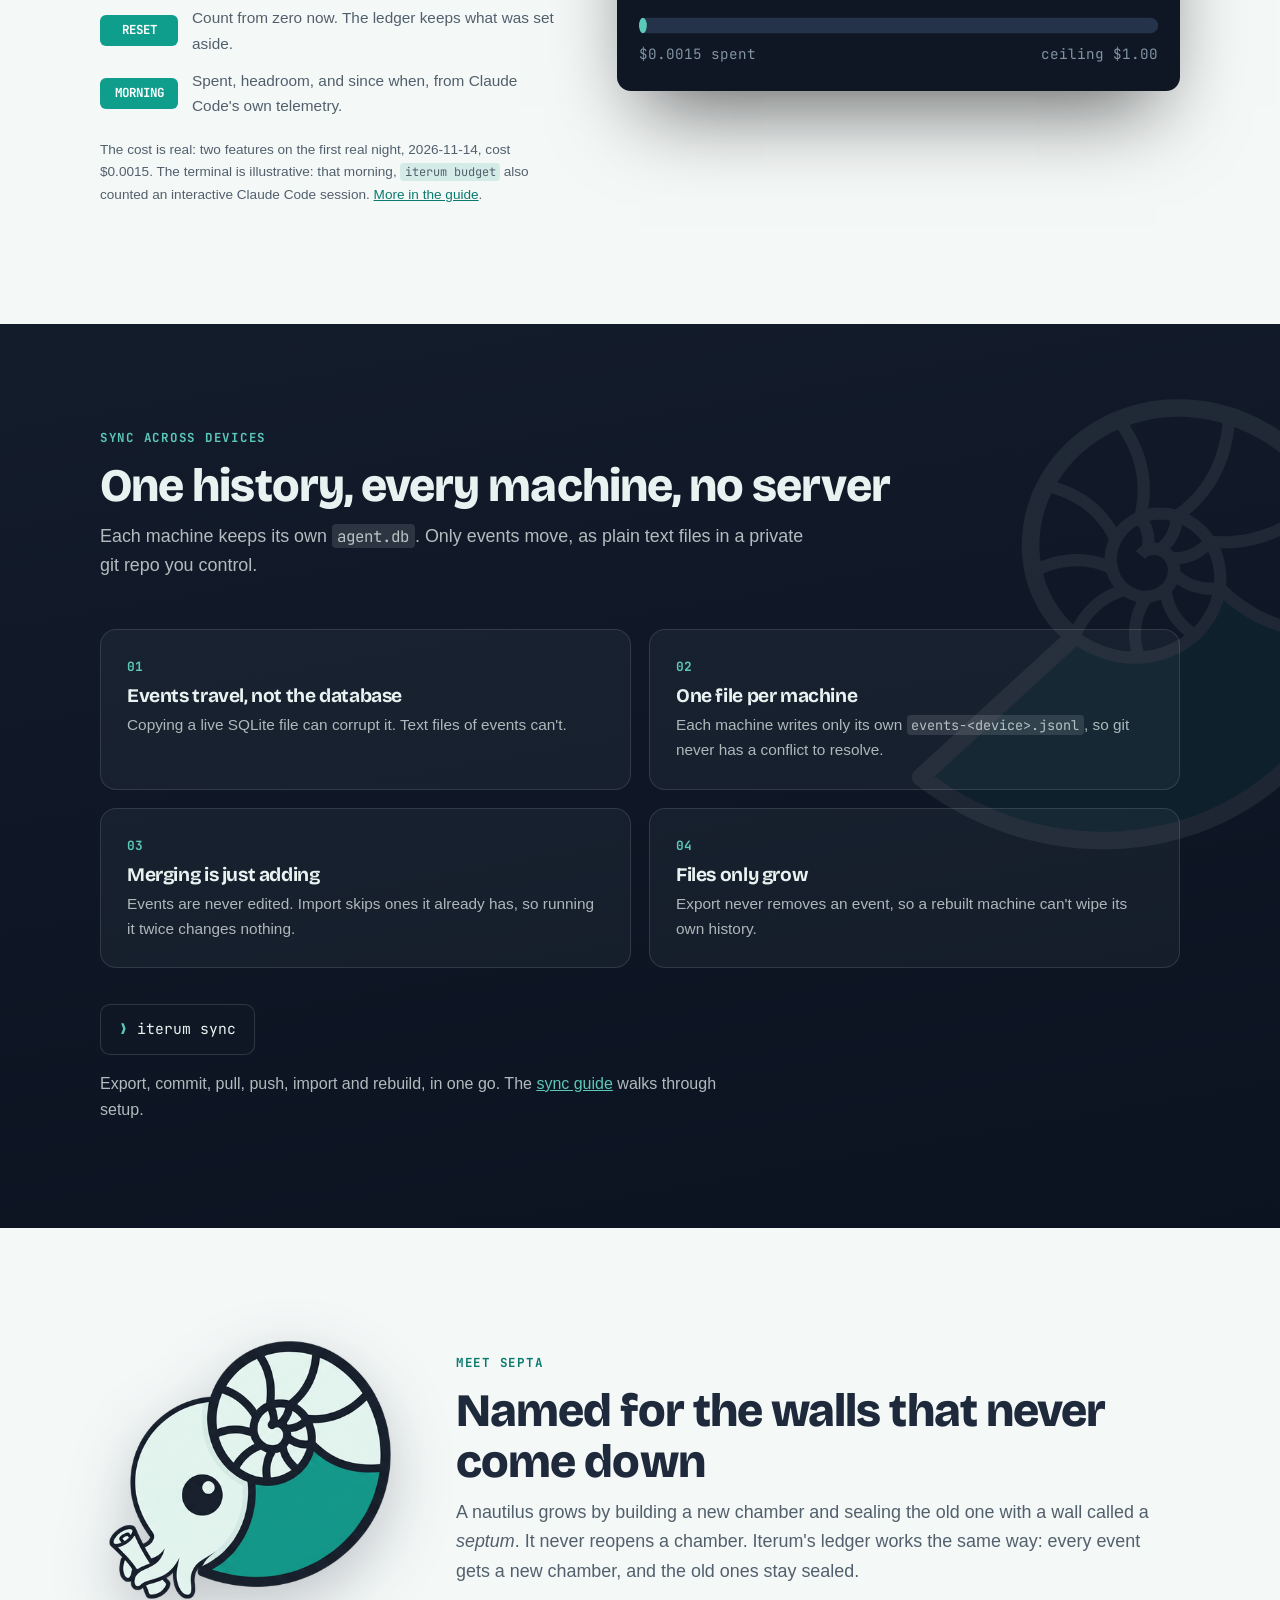
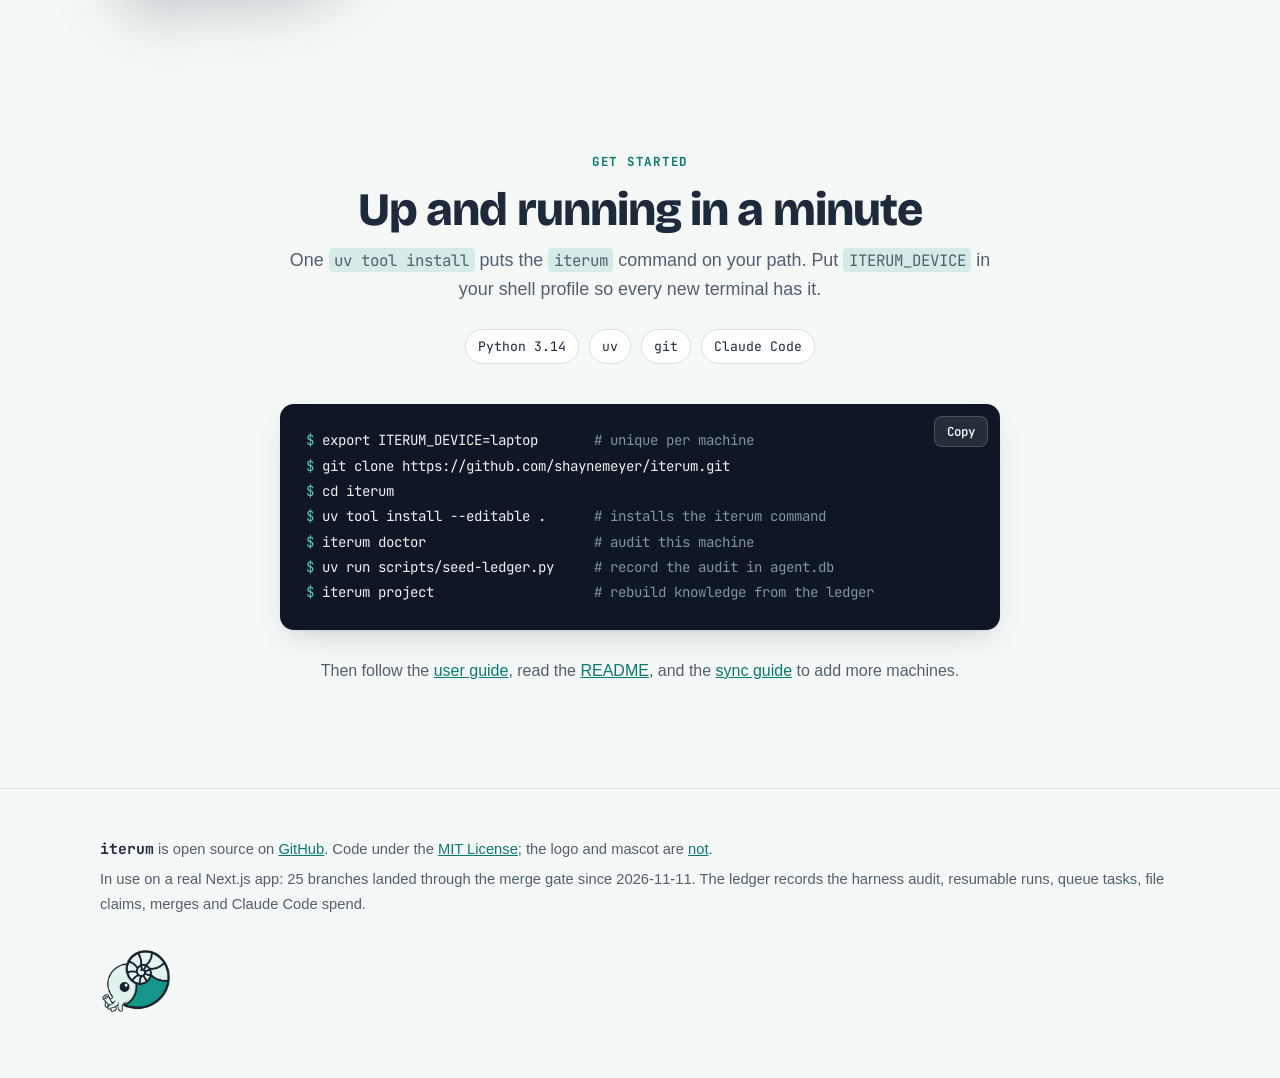
==== commit b16f0c20: "The worker returns detached, drops empty branches and stops on unseen spend; the real night's cost; " ====
--- a/index.html
+++ b/index.html
@@ -367,7 +367,7 @@
       <div class="card reveal"><div class="icon i1"><svg viewBox="0 0 24 24" fill="none" stroke="currentColor" stroke-width="2" stroke-linecap="round" stroke-linejoin="round"><path d="M6 4l14 8-14 8z"/></svg></div>
         <p class="tables">fleet/run.py</p><h3>Resumable runs</h3><p>Every step is written down before it runs. Kill a run mid-step, resume it, and it skips the steps already committed.</p></div>
       <div class="card reveal"><div class="icon i2"><svg viewBox="0 0 24 24" fill="none" stroke="currentColor" stroke-width="2" stroke-linecap="round" stroke-linejoin="round"><path d="M4 6h16M4 12h16M4 18h10"/></svg></div>
-        <p class="tables">fleet/queue.py</p><h3>Work queue</h3><p>Queue tonight&rsquo;s plans with <code>iterum add</code>. A worker runs each on its own branch, commits what a failed one left there, and stops rather than start on uncommitted changes. Workers lease tasks with a fence, so a stale worker changes nothing; failed tasks wait in a dead-letter queue.</p></div>
+        <p class="tables">fleet/queue.py</p><h3>Work queue</h3><p>Queue tonight&rsquo;s plans with <code>iterum add</code>. A worker runs each on its own branch, commits what a failed one left there, and stops rather than start on uncommitted changes or on spend it could not count. Workers lease tasks with a fence, so a stale worker changes nothing; failed tasks wait in a dead-letter queue.</p></div>
       <div class="card reveal"><div class="icon i3"><svg viewBox="0 0 24 24" fill="none" stroke="currentColor" stroke-width="2" stroke-linecap="round" stroke-linejoin="round"><circle cx="6" cy="6" r="2"/><circle cx="6" cy="18" r="2"/><circle cx="18" cy="12" r="2"/><path d="M6 8v8M8 6c6 0 8 2 8 6"/></svg></div>
         <p class="tables">fleet/merge.py</p><h3>Merge gate</h3><p>A branch lands only while its run holds a live claim on every file it changed. With <code style="white-space:nowrap">--check</code>, it first runs a command, such as your build, on the merged result and refuses if it fails.</p></div>
       <div class="card reveal"><div class="icon i4"><svg viewBox="0 0 24 24" fill="none" stroke="currentColor" stroke-width="2" stroke-linecap="round" stroke-linejoin="round"><path d="M3 12a9 9 0 1 0 3-6.7L3 8"/><path d="M3 3v5h5"/><path d="M12 8v4l3 2"/></svg></div>
@@ -447,9 +447,9 @@
         <div class="tagrow"><span class="tag match">RESET</span><span>Count from zero now. The ledger keeps what was set aside.</span></div>
         <div class="tagrow"><span class="tag match">MORNING</span><span>Spent, headroom, and since when, from Claude Code's own telemetry.</span></div>
       </div>
-      <p class="shotcap" style="margin-top:20px;text-align:left">Example data. <a href="guide.html#spend">More in the guide</a>.</p>
-    </div>
-    <div class="term reveal" role="img" aria-label="Terminal: set a one-dollar budget and reset it in the evening, a worker runs two tasks overnight, and in the morning iterum budget shows 0.0028 dollars spent of 1.00">
+      <p class="shotcap" style="margin-top:20px;text-align:left">The cost is real: two features on the first real night, 2026-11-14, cost $0.0015. The terminal is illustrative: that morning, <code>iterum budget</code> also counted an interactive Claude Code session. <a href="guide.html#spend">More in the guide</a>.</p>
+    </div>
+    <div class="term reveal" role="img" aria-label="Terminal: set a one-dollar budget and reset it in the evening, a worker runs two tasks overnight, and in the morning iterum budget shows 0.0015 dollars spent of 1.00">
       <div class="term-bar"><i></i><i></i><i></i><span>~/my-app</span></div>
 <div class="term-body"><span class="dim"># 22:00</span>
 <span class="p">❯</span> iterum budget set 1 &amp;&amp; iterum budget reset
@@ -460,12 +460,12 @@
 
 <span class="dim"># 07:00</span>
 <span class="p">❯</span> iterum budget
-ceiling 1.00  spent <span class="t-ok">0.0028</span>  headroom 0.9972 USD</div>
+ceiling 1.00  spent <span class="t-ok">0.0015</span>  headroom 0.9985 USD</div>
       <div style="padding:0 22px 24px">
         <svg viewBox="0 0 400 44" width="100%" role="presentation" style="display:block">
           <rect x="0" y="6" width="400" height="12" rx="6" fill="#24324a"/>
           <rect x="0" y="6" width="6" height="12" rx="6" fill="#5cc8b8"/>
-          <text x="0" y="38" fill="#8193a3" font-size="11" font-family="JetBrains Mono, monospace">$0.0028 spent</text>
+          <text x="0" y="38" fill="#8193a3" font-size="11" font-family="JetBrains Mono, monospace">$0.0015 spent</text>
           <text x="400" y="38" fill="#8193a3" font-size="11" font-family="JetBrains Mono, monospace" text-anchor="end">ceiling $1.00</text>
         </svg>
       </div>
@@ -525,7 +525,7 @@
   <div class="wrap">
     <div>
       <p style="margin:0 0 6px"><b style="font-family:var(--mono);color:var(--text)">iterum</b> is open source on <a href="https://github.com/shaynemeyer/iterum">GitHub</a>. Code under the <a href="https://github.com/shaynemeyer/iterum/blob/main/LICENSE">MIT License</a>; the logo and mascot are <a href="https://github.com/shaynemeyer/iterum/blob/main/assets/LICENSE.md">not</a>.</p>
-      <p style="margin:0">In use on a real Next.js app: 23 branches landed through the merge gate since 2026-11-11. The ledger records the harness audit, resumable runs, queue tasks, file claims, merges and Claude Code spend.</p>
+      <p style="margin:0">In use on a real Next.js app: 25 branches landed through the merge gate since 2026-11-11. The ledger records the harness audit, resumable runs, queue tasks, file claims, merges and Claude Code spend.</p>
     </div>
     <img src="img/septa.png" alt="" aria-hidden="true">
   </div>
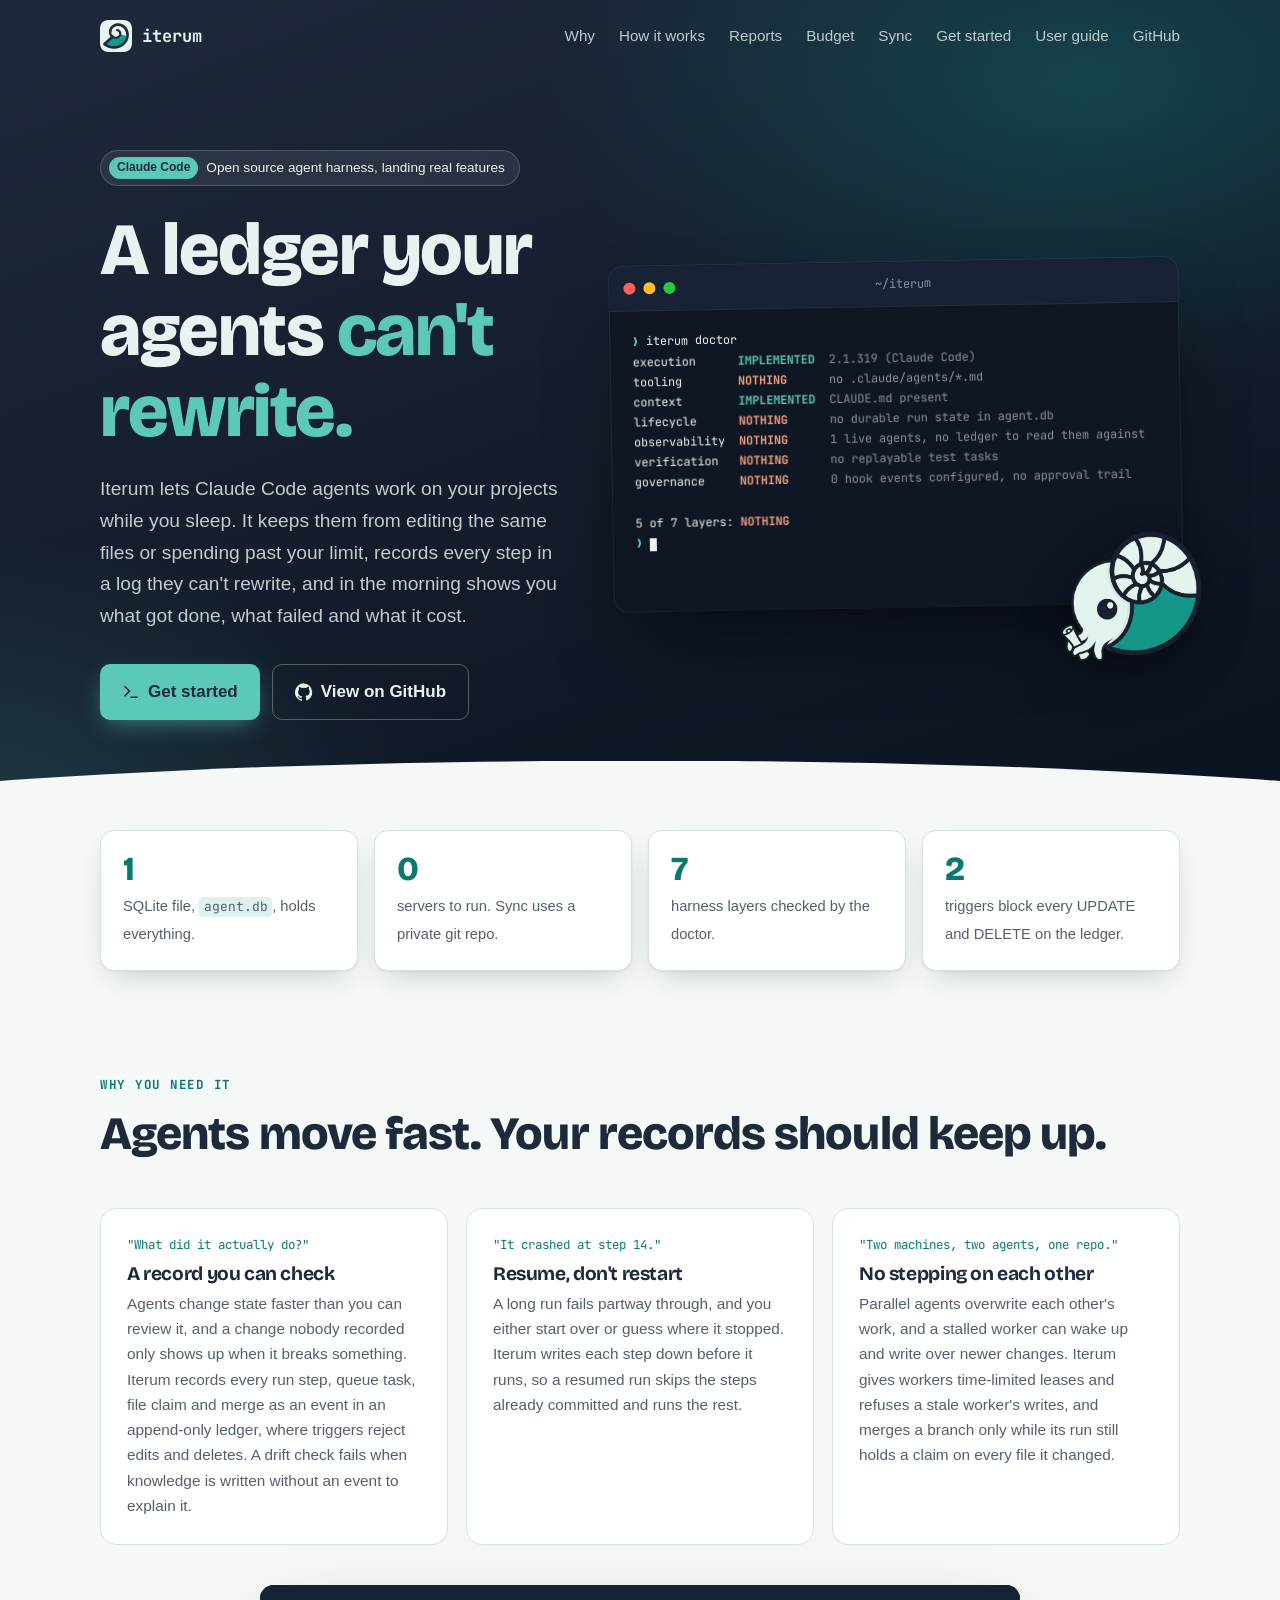
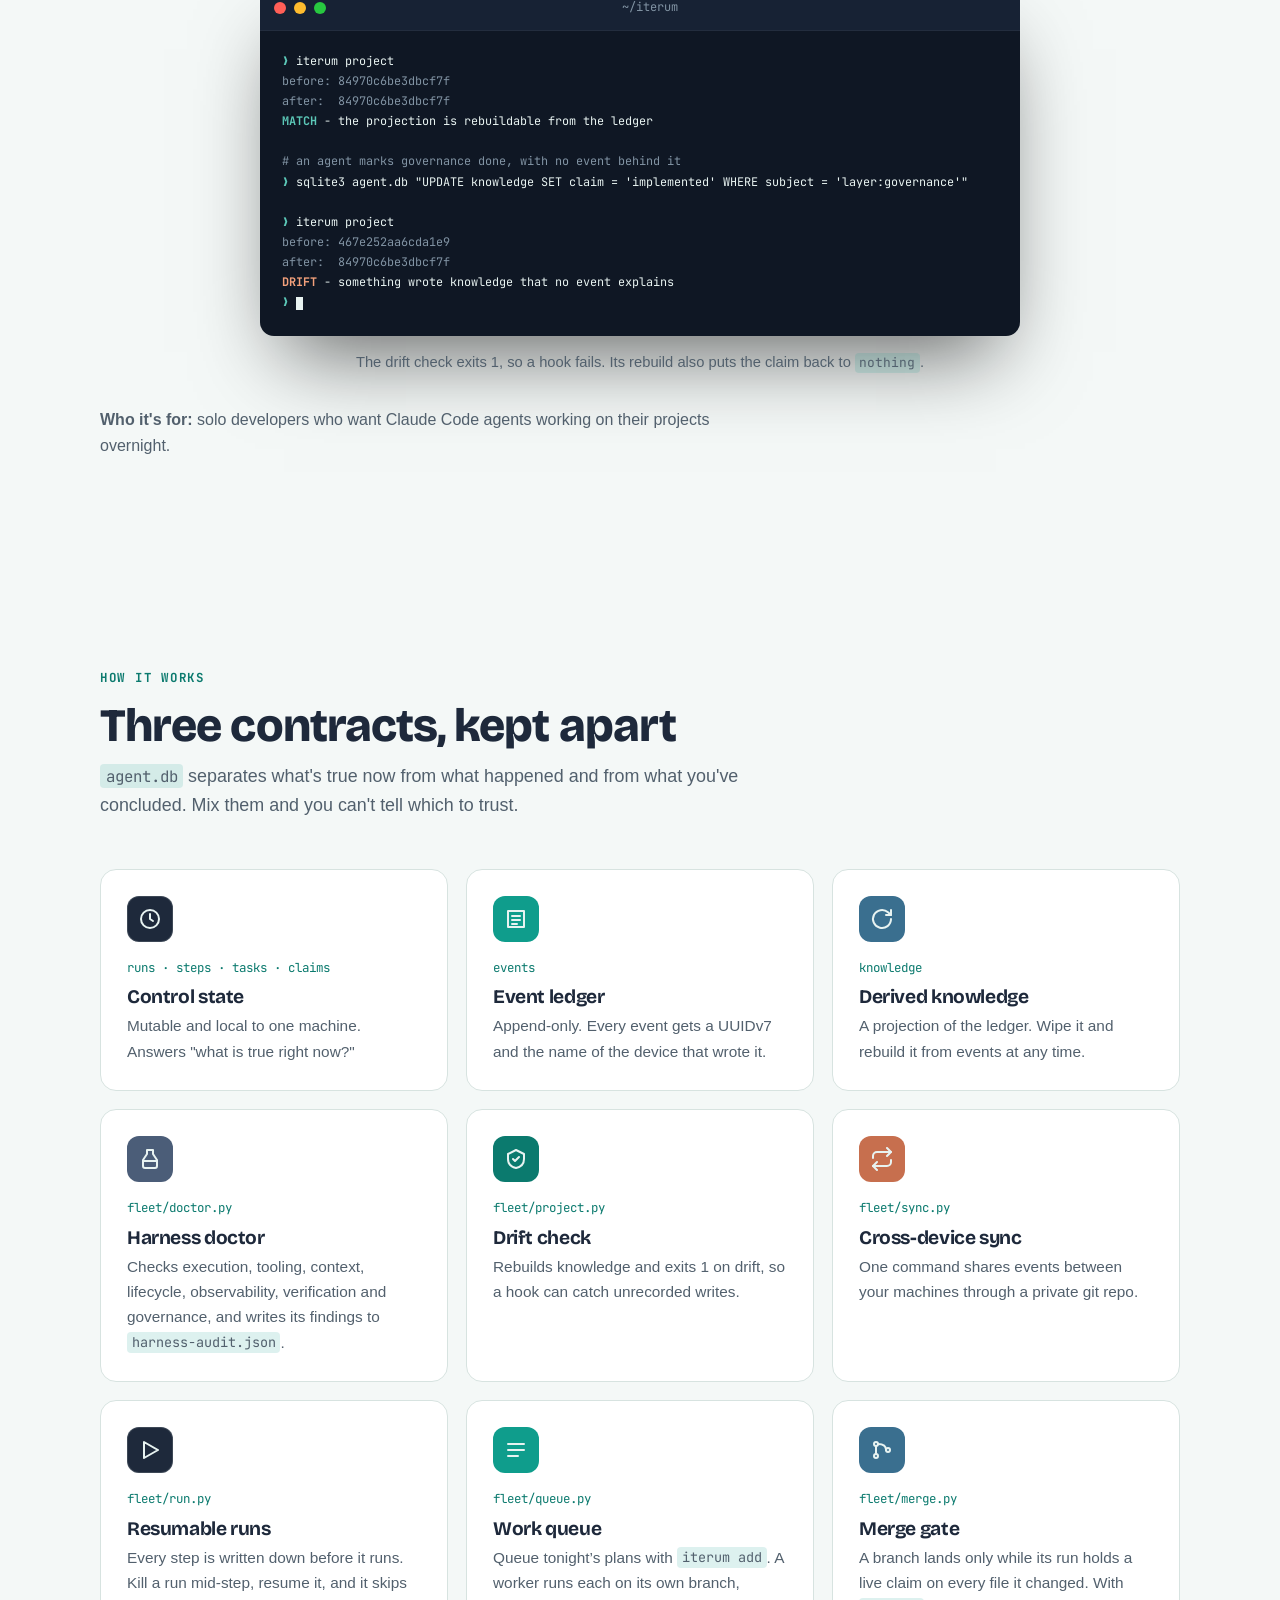
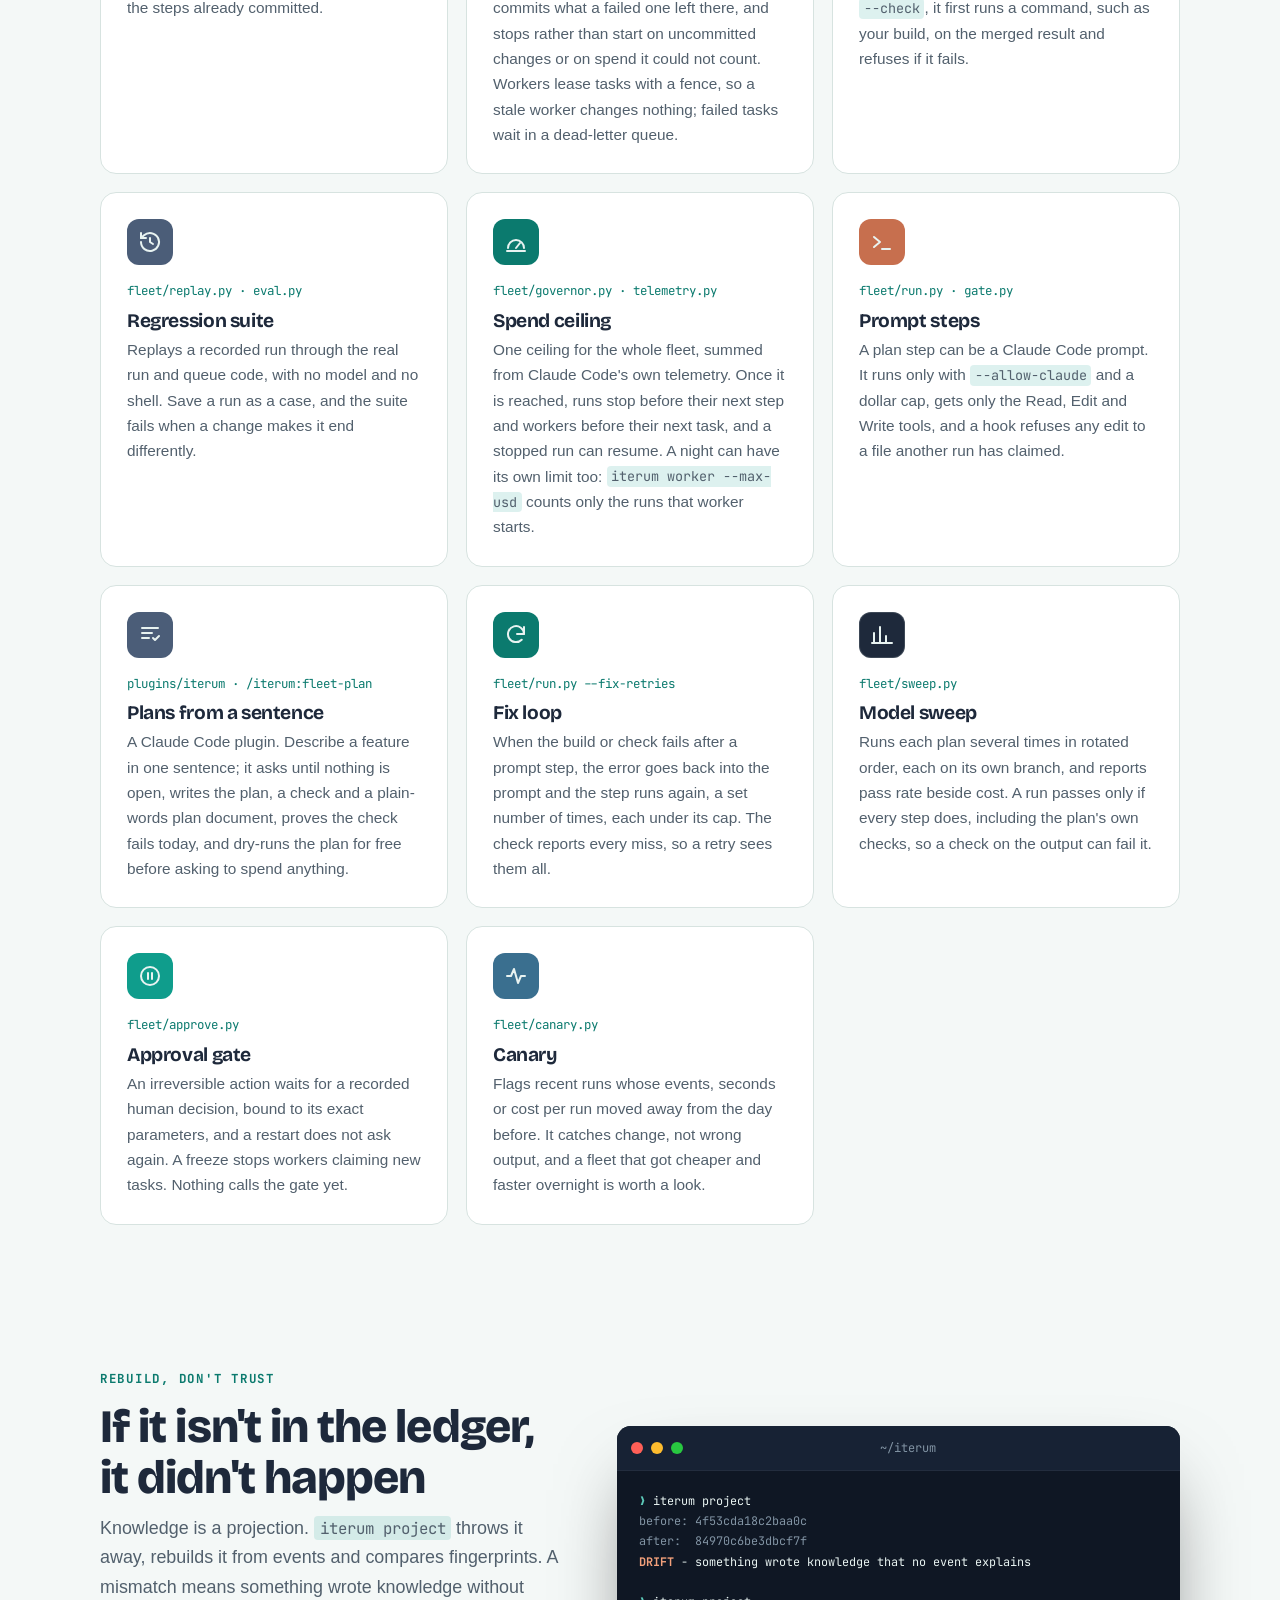
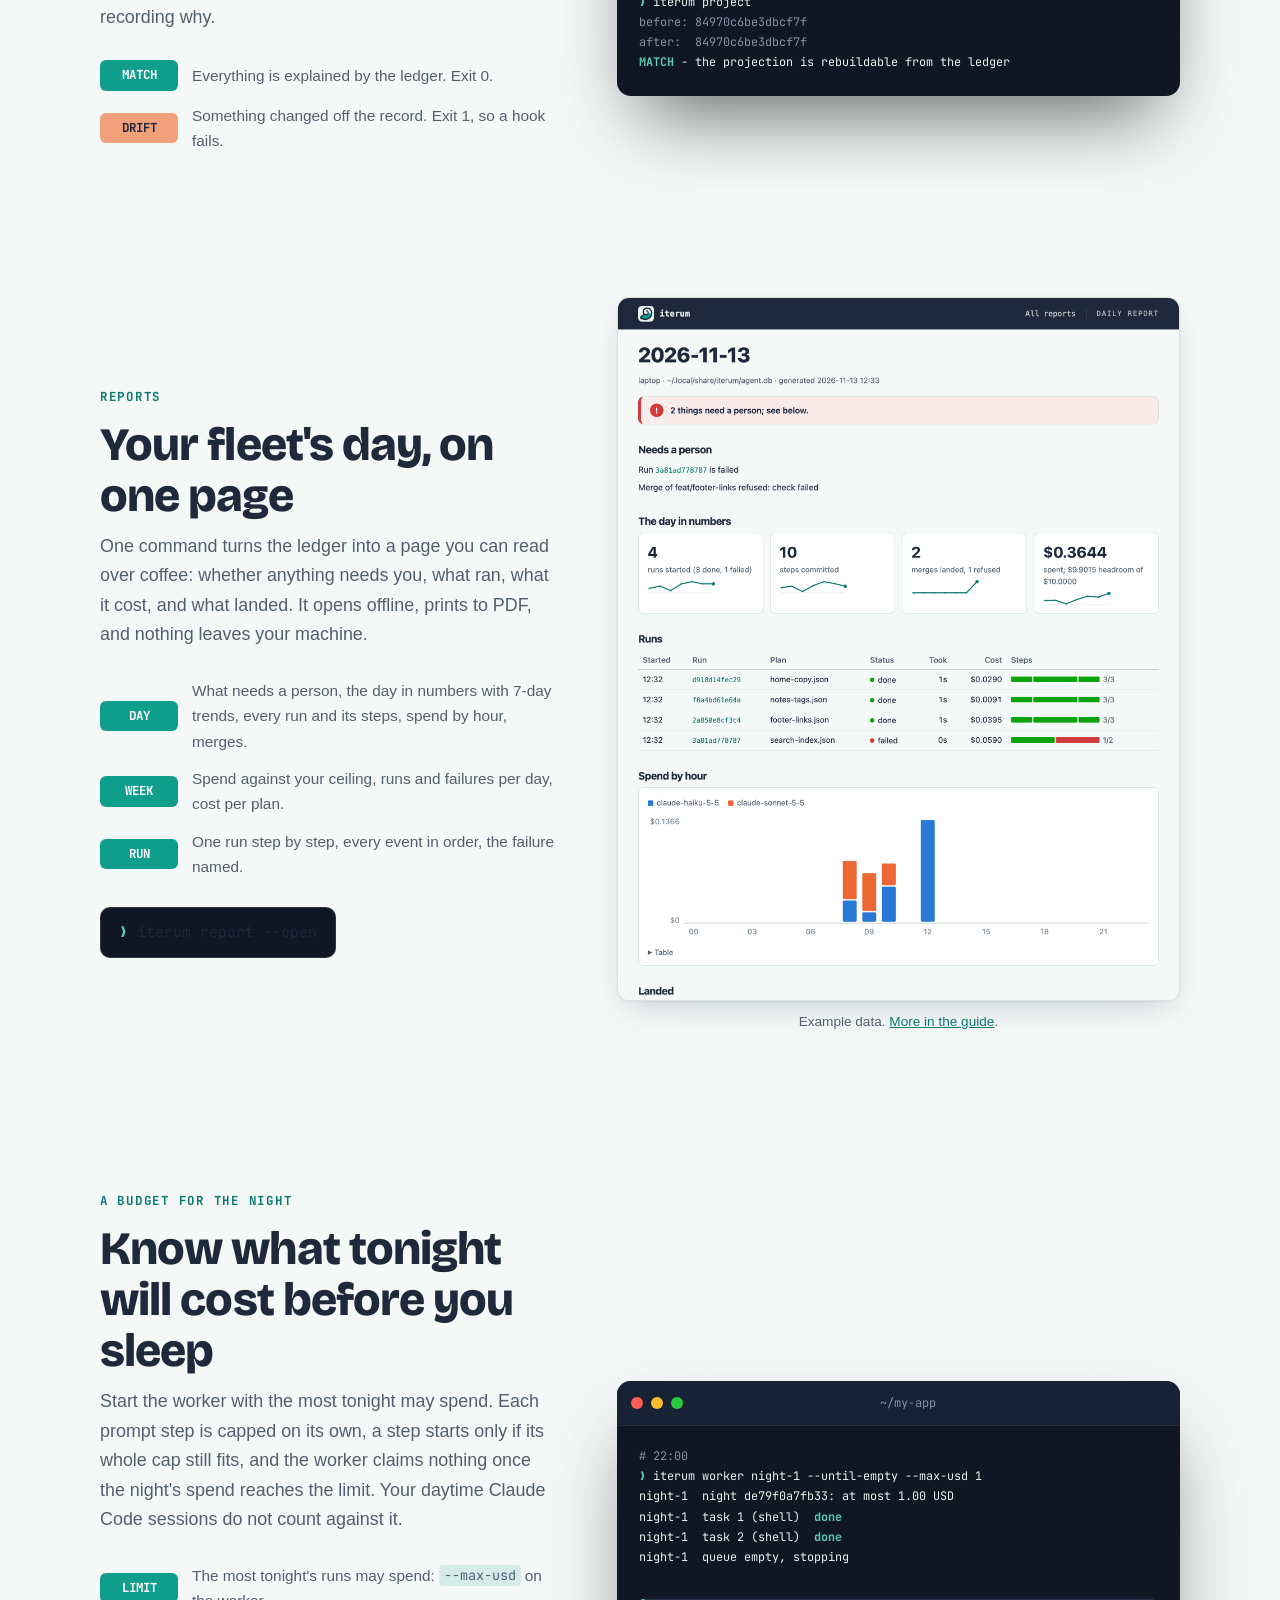
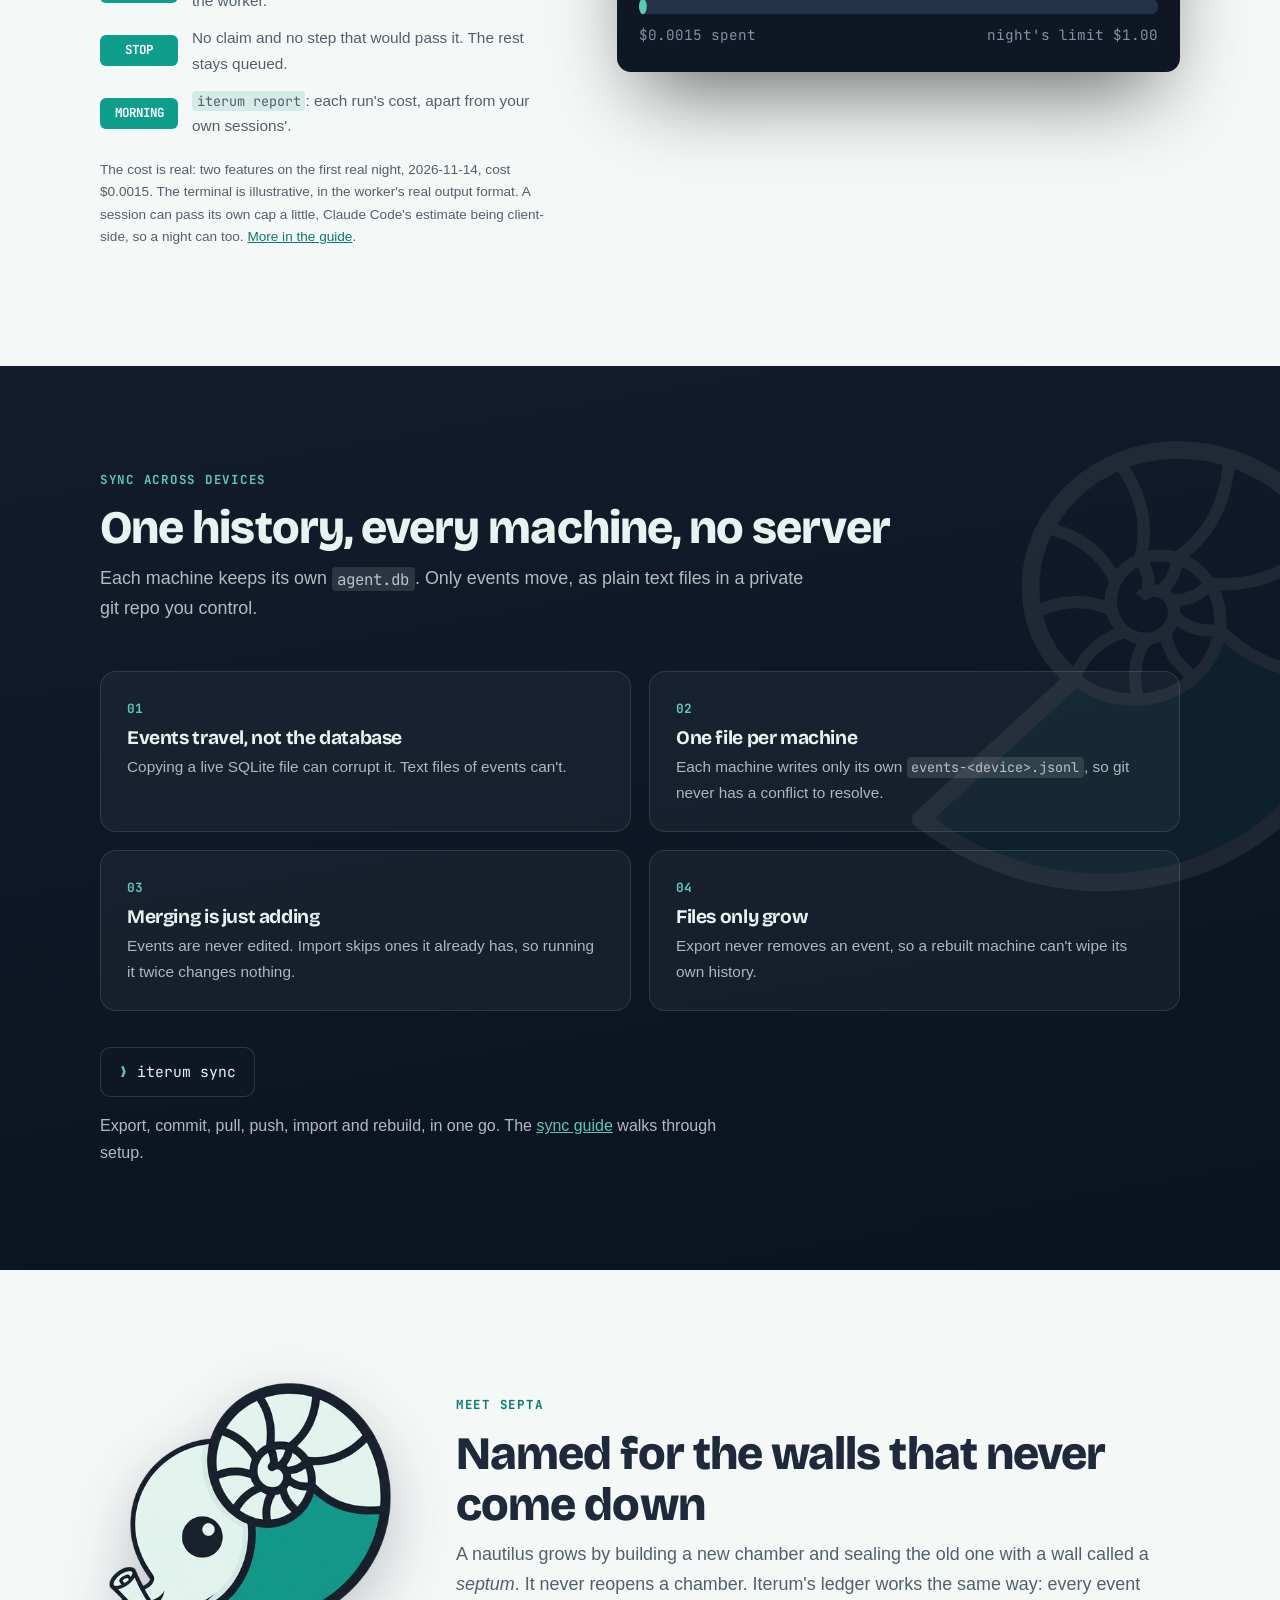
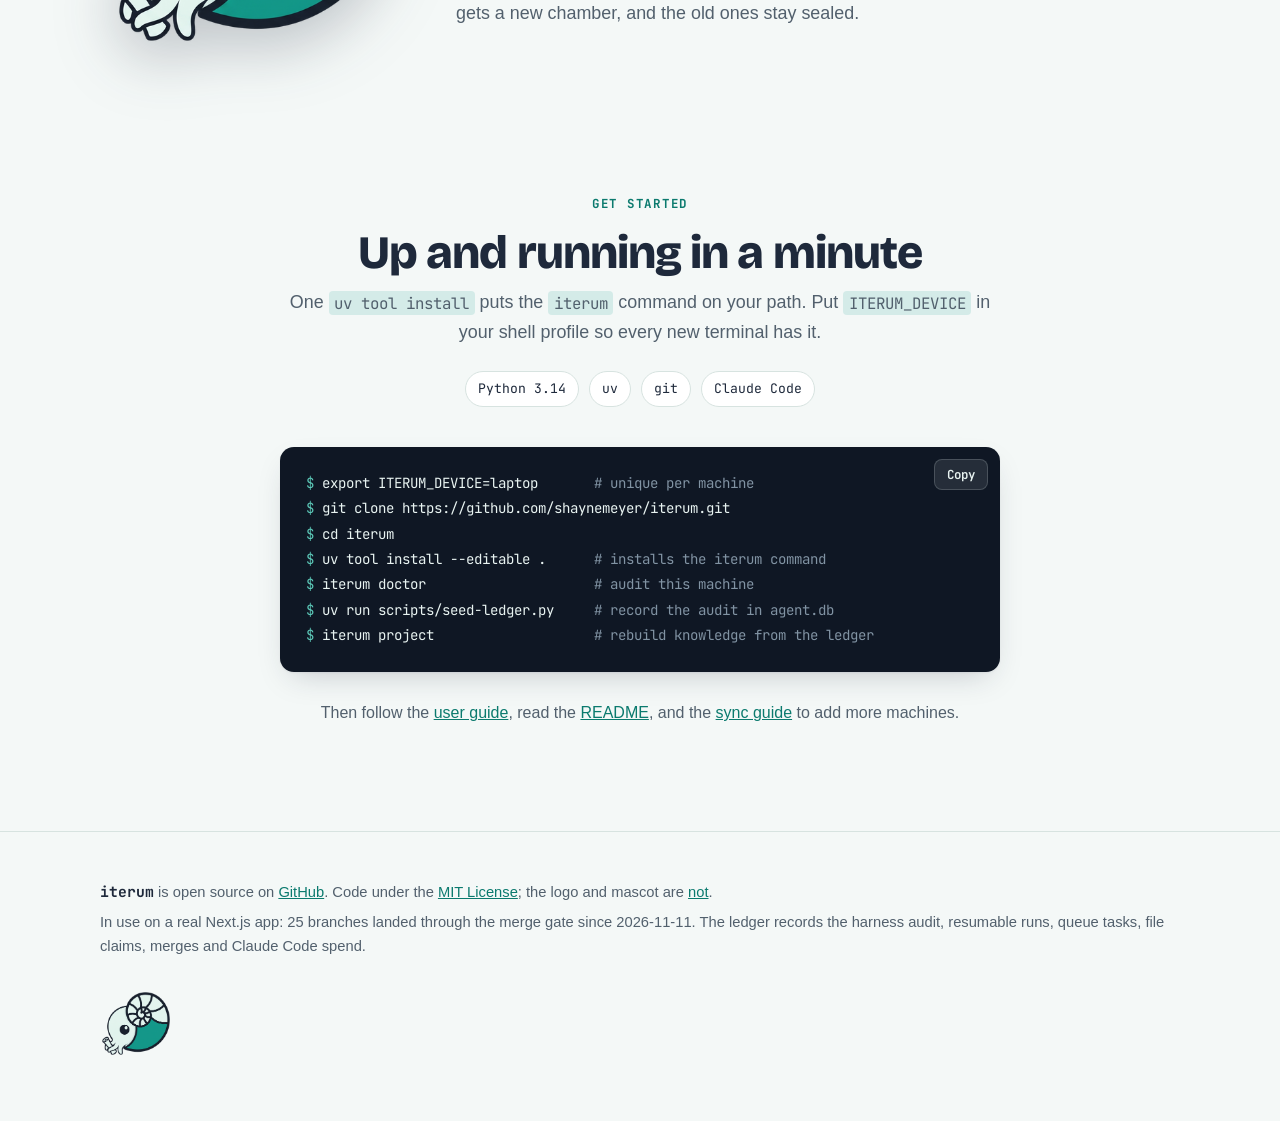
==== commit d51b6f69: "The night's own spend limit, iterum worker --max-usd, in place of resetting the fleet ceiling" ====
--- a/index.html
+++ b/index.html
@@ -373,7 +373,7 @@
       <div class="card reveal"><div class="icon i4"><svg viewBox="0 0 24 24" fill="none" stroke="currentColor" stroke-width="2" stroke-linecap="round" stroke-linejoin="round"><path d="M3 12a9 9 0 1 0 3-6.7L3 8"/><path d="M3 3v5h5"/><path d="M12 8v4l3 2"/></svg></div>
         <p class="tables">fleet/replay.py · eval.py</p><h3>Regression suite</h3><p>Replays a recorded run through the real run and queue code, with no model and no shell. Save a run as a case, and the suite fails when a change makes it end differently.</p></div>
       <div class="card reveal"><div class="icon i5"><svg viewBox="0 0 24 24" fill="none" stroke="currentColor" stroke-width="2" stroke-linecap="round" stroke-linejoin="round"><path d="M4 18a8 8 0 1 1 16 0"/><path d="M12 18l4-5"/><path d="M3 21h18"/></svg></div>
-        <p class="tables">fleet/governor.py · telemetry.py</p><h3>Spend ceiling</h3><p>One ceiling for the whole fleet, summed from Claude Code's own telemetry. Once it is reached, runs stop before their next step and workers before their next task, and a stopped run can resume. Before a night, set a limit and reset the count; in the morning, <code>iterum budget</code> shows what the night cost.</p></div>
+        <p class="tables">fleet/governor.py · telemetry.py</p><h3>Spend ceiling</h3><p>One ceiling for the whole fleet, summed from Claude Code's own telemetry. Once it is reached, runs stop before their next step and workers before their next task, and a stopped run can resume. A night can have its own limit too: <code>iterum worker --max-usd</code> counts only the runs that worker starts.</p></div>
       <div class="card reveal"><div class="icon i6"><svg viewBox="0 0 24 24" fill="none" stroke="currentColor" stroke-width="2" stroke-linecap="round" stroke-linejoin="round"><path d="M4 17l6-5-6-5"/><path d="M12 19h8"/></svg></div>
         <p class="tables">fleet/run.py · gate.py</p><h3>Prompt steps</h3><p>A plan step can be a Claude Code prompt. It runs only with <code style="white-space:nowrap">--allow-claude</code> and a dollar cap, gets only the Read, Edit and Write tools, and a hook refuses any edit to a file another run has claimed.</p></div>
       <div class="card reveal"><div class="icon i4"><svg viewBox="0 0 24 24" fill="none" stroke="currentColor" stroke-width="2" stroke-linecap="round" stroke-linejoin="round"><path d="M4 5h16M4 10h10M4 15h7"/><path d="M15 15l2 2 4-4"/></svg></div>
@@ -441,32 +441,28 @@
     <div class="reveal">
       <p class="eyebrow">A budget for the night</p>
       <h2>Know what tonight will cost before you sleep</h2>
-      <p class="sub">Set a limit, reset the count, start a worker. Each task's prompt steps are capped on their own, and the worker stops claiming work once the night's spend reaches the limit. In the morning one command says what the night cost.</p>
+      <p class="sub">Start the worker with the most tonight may spend. Each prompt step is capped on its own, a step starts only if its whole cap still fits, and the worker claims nothing once the night's spend reaches the limit. Your daytime Claude Code sessions do not count against it.</p>
       <div class="tags">
-        <div class="tagrow"><span class="tag match">SET</span><span>The most you will spend tonight, for the whole fleet.</span></div>
-        <div class="tagrow"><span class="tag match">RESET</span><span>Count from zero now. The ledger keeps what was set aside.</span></div>
-        <div class="tagrow"><span class="tag match">MORNING</span><span>Spent, headroom, and since when, from Claude Code's own telemetry.</span></div>
-      </div>
-      <p class="shotcap" style="margin-top:20px;text-align:left">The cost is real: two features on the first real night, 2026-11-14, cost $0.0015. The terminal is illustrative: that morning, <code>iterum budget</code> also counted an interactive Claude Code session. <a href="guide.html#spend">More in the guide</a>.</p>
-    </div>
-    <div class="term reveal" role="img" aria-label="Terminal: set a one-dollar budget and reset it in the evening, a worker runs two tasks overnight, and in the morning iterum budget shows 0.0015 dollars spent of 1.00">
+        <div class="tagrow"><span class="tag match">LIMIT</span><span>The most tonight's runs may spend: <code>--max-usd</code> on the worker.</span></div>
+        <div class="tagrow"><span class="tag match">STOP</span><span>No claim and no step that would pass it. The rest stays queued.</span></div>
+        <div class="tagrow"><span class="tag match">MORNING</span><span><code>iterum report</code>: each run's cost, apart from your own sessions'.</span></div>
+      </div>
+      <p class="shotcap" style="margin-top:20px;text-align:left">The cost is real: two features on the first real night, 2026-11-14, cost $0.0015. The terminal is illustrative, in the worker's real output format. A session can pass its own cap a little, Claude Code's estimate being client-side, so a night can too. <a href="guide.html#spend">More in the guide</a>.</p>
+    </div>
+    <div class="term reveal" role="img" aria-label="Terminal: in the evening a worker starts with a one-dollar limit for the night and runs two tasks; they spent 0.0015 dollars of it">
       <div class="term-bar"><i></i><i></i><i></i><span>~/my-app</span></div>
 <div class="term-body"><span class="dim"># 22:00</span>
-<span class="p">❯</span> iterum budget set 1 &amp;&amp; iterum budget reset
-reset: 0.2321 USD no longer counted
-<span class="p">❯</span> iterum worker night-1
+<span class="p">❯</span> iterum worker night-1 --until-empty --max-usd 1
+night-1  night de79f0a7fb33: at most 1.00 USD
 night-1  task 1 (shell)  <span class="t-ok">done</span>
 night-1  task 2 (shell)  <span class="t-ok">done</span>
-
-<span class="dim"># 07:00</span>
-<span class="p">❯</span> iterum budget
-ceiling 1.00  spent <span class="t-ok">0.0015</span>  headroom 0.9985 USD</div>
+night-1  queue empty, stopping</div>
       <div style="padding:0 22px 24px">
         <svg viewBox="0 0 400 44" width="100%" role="presentation" style="display:block">
           <rect x="0" y="6" width="400" height="12" rx="6" fill="#24324a"/>
           <rect x="0" y="6" width="6" height="12" rx="6" fill="#5cc8b8"/>
           <text x="0" y="38" fill="#8193a3" font-size="11" font-family="JetBrains Mono, monospace">$0.0015 spent</text>
-          <text x="400" y="38" fill="#8193a3" font-size="11" font-family="JetBrains Mono, monospace" text-anchor="end">ceiling $1.00</text>
+          <text x="400" y="38" fill="#8193a3" font-size="11" font-family="JetBrains Mono, monospace" text-anchor="end">night's limit $1.00</text>
         </svg>
       </div>
     </div>
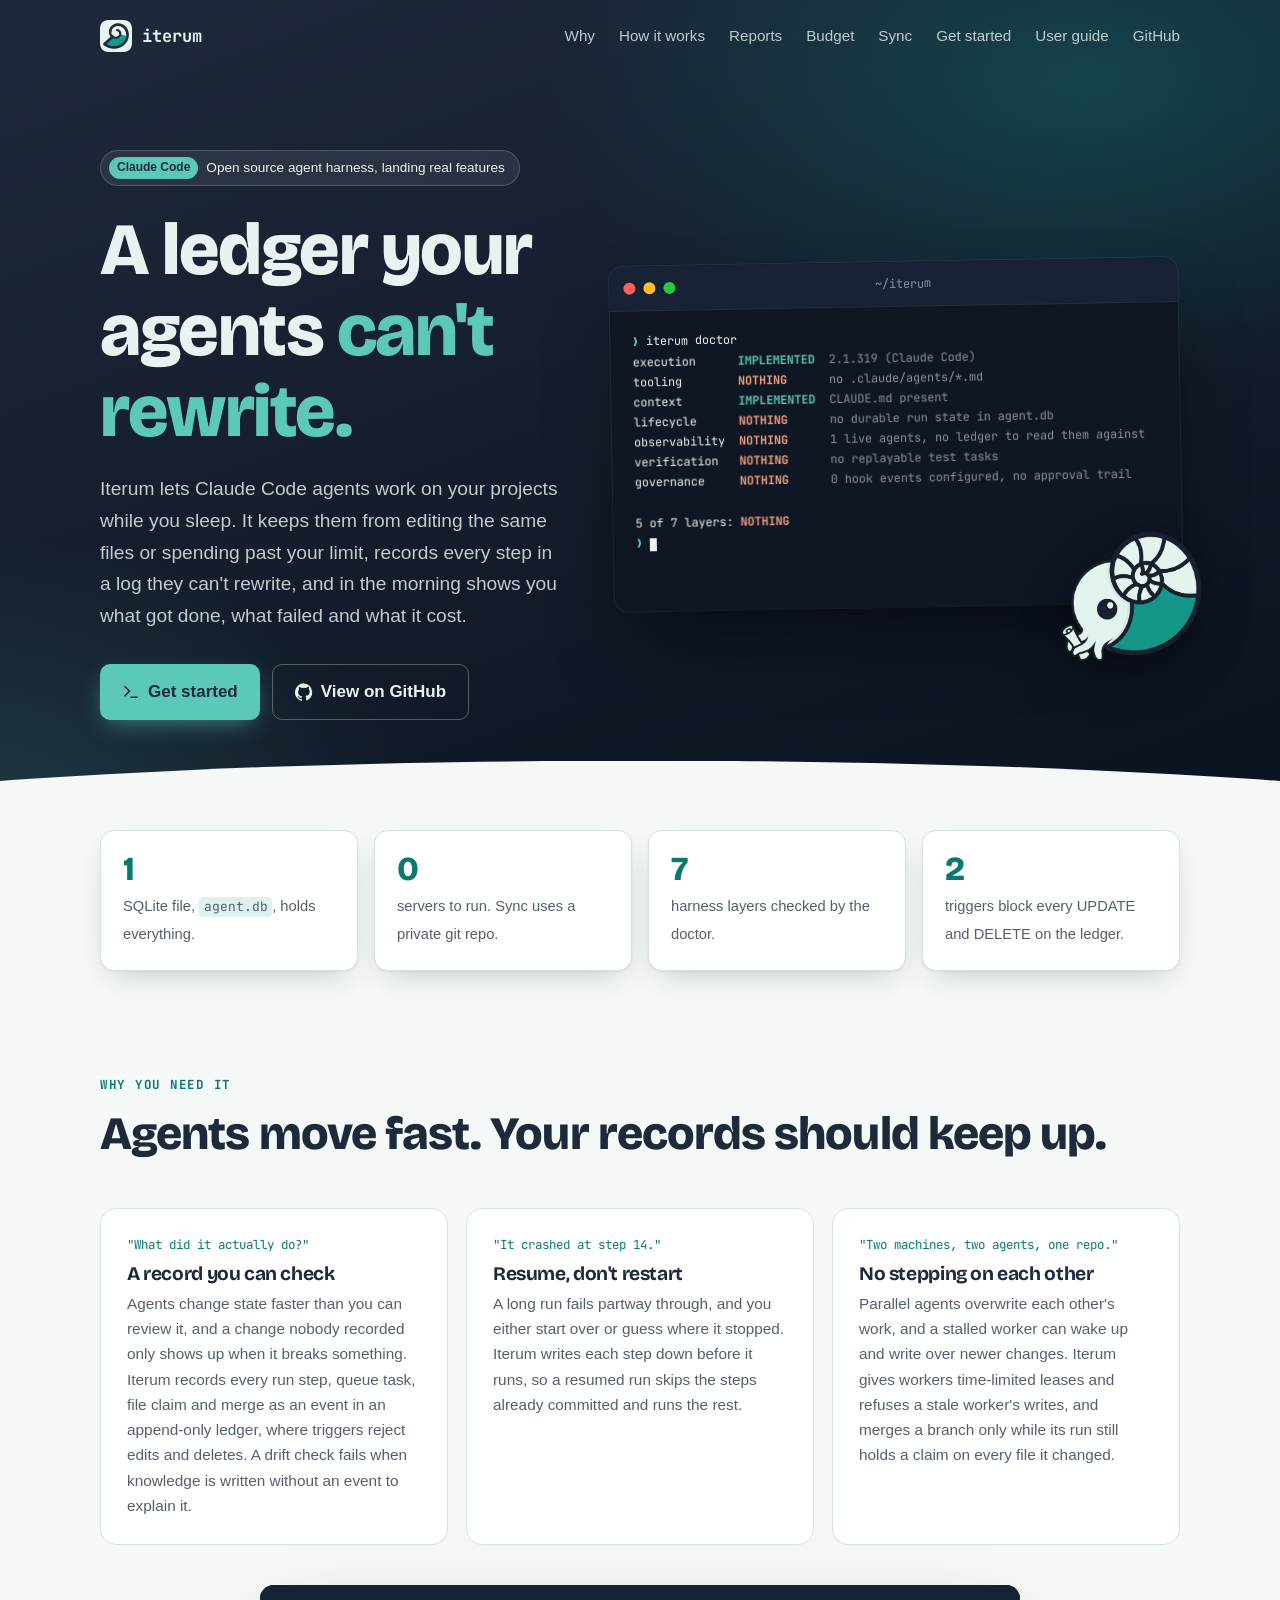
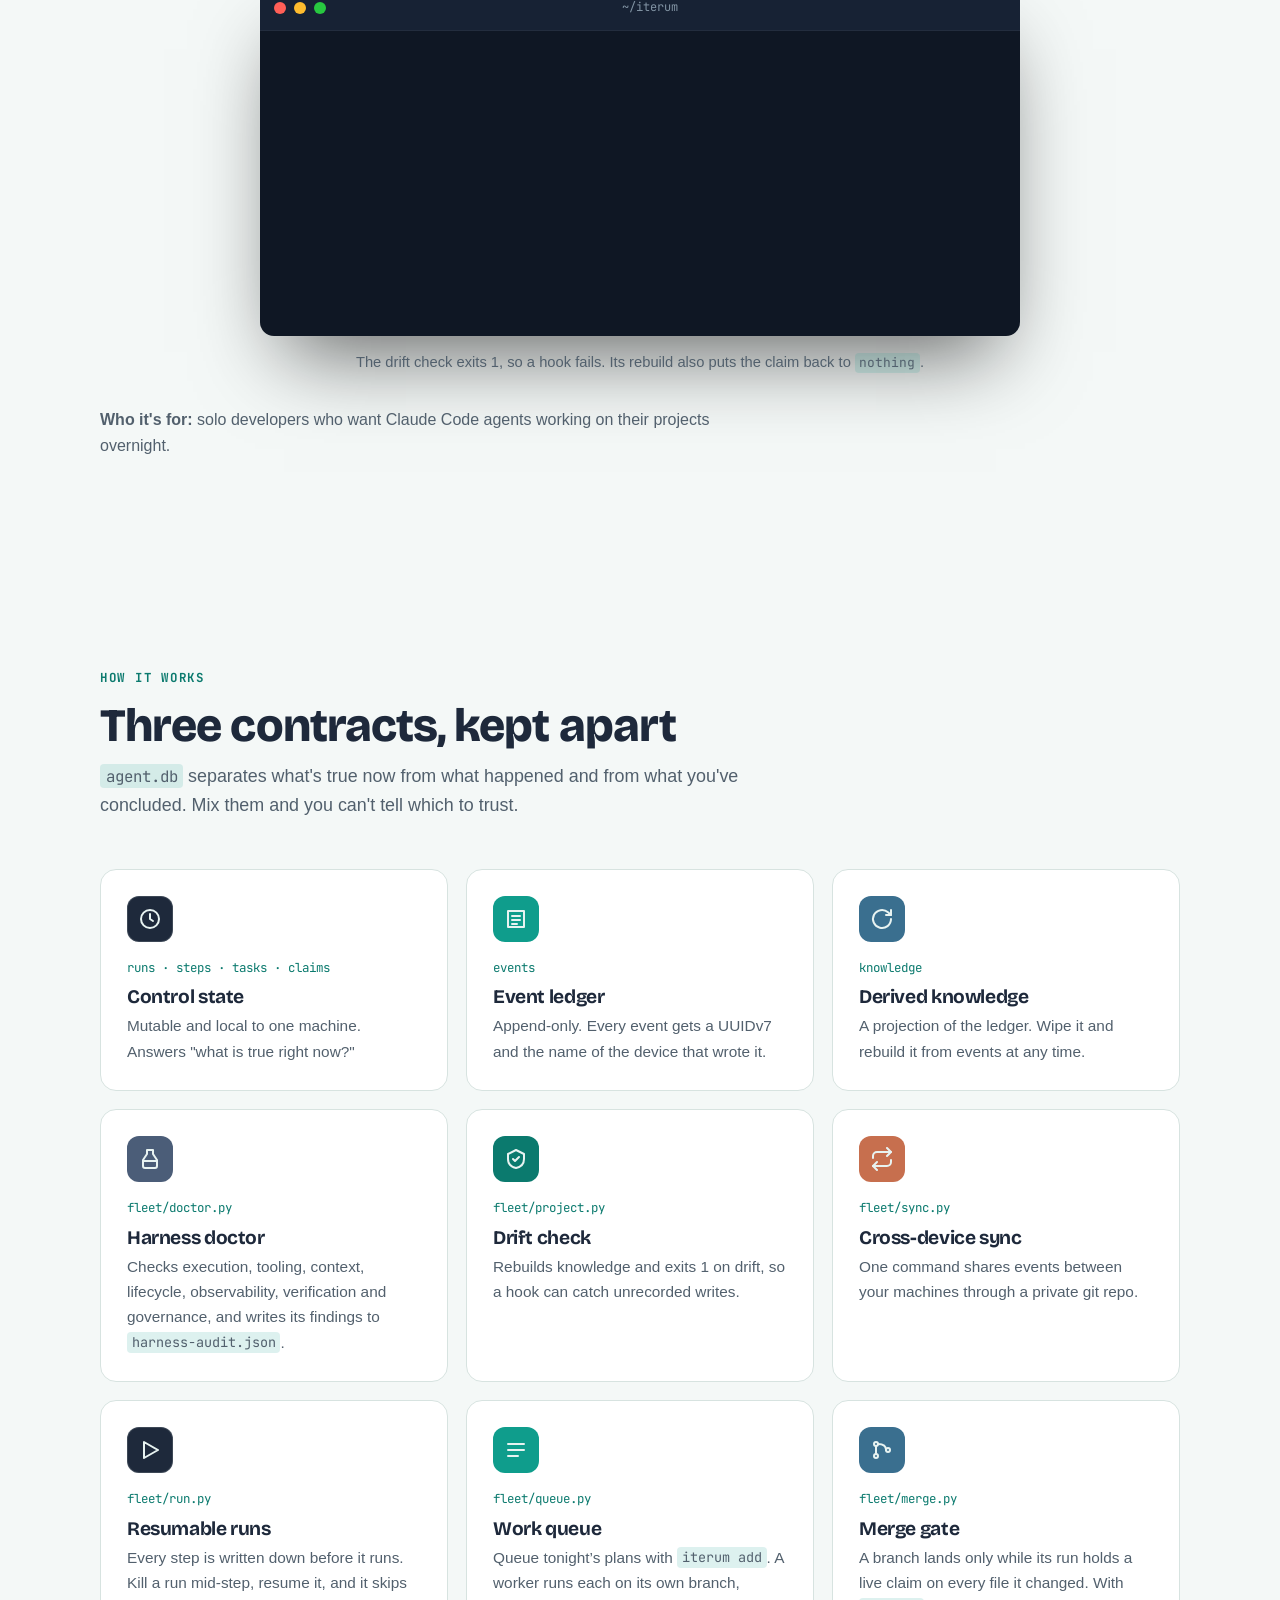
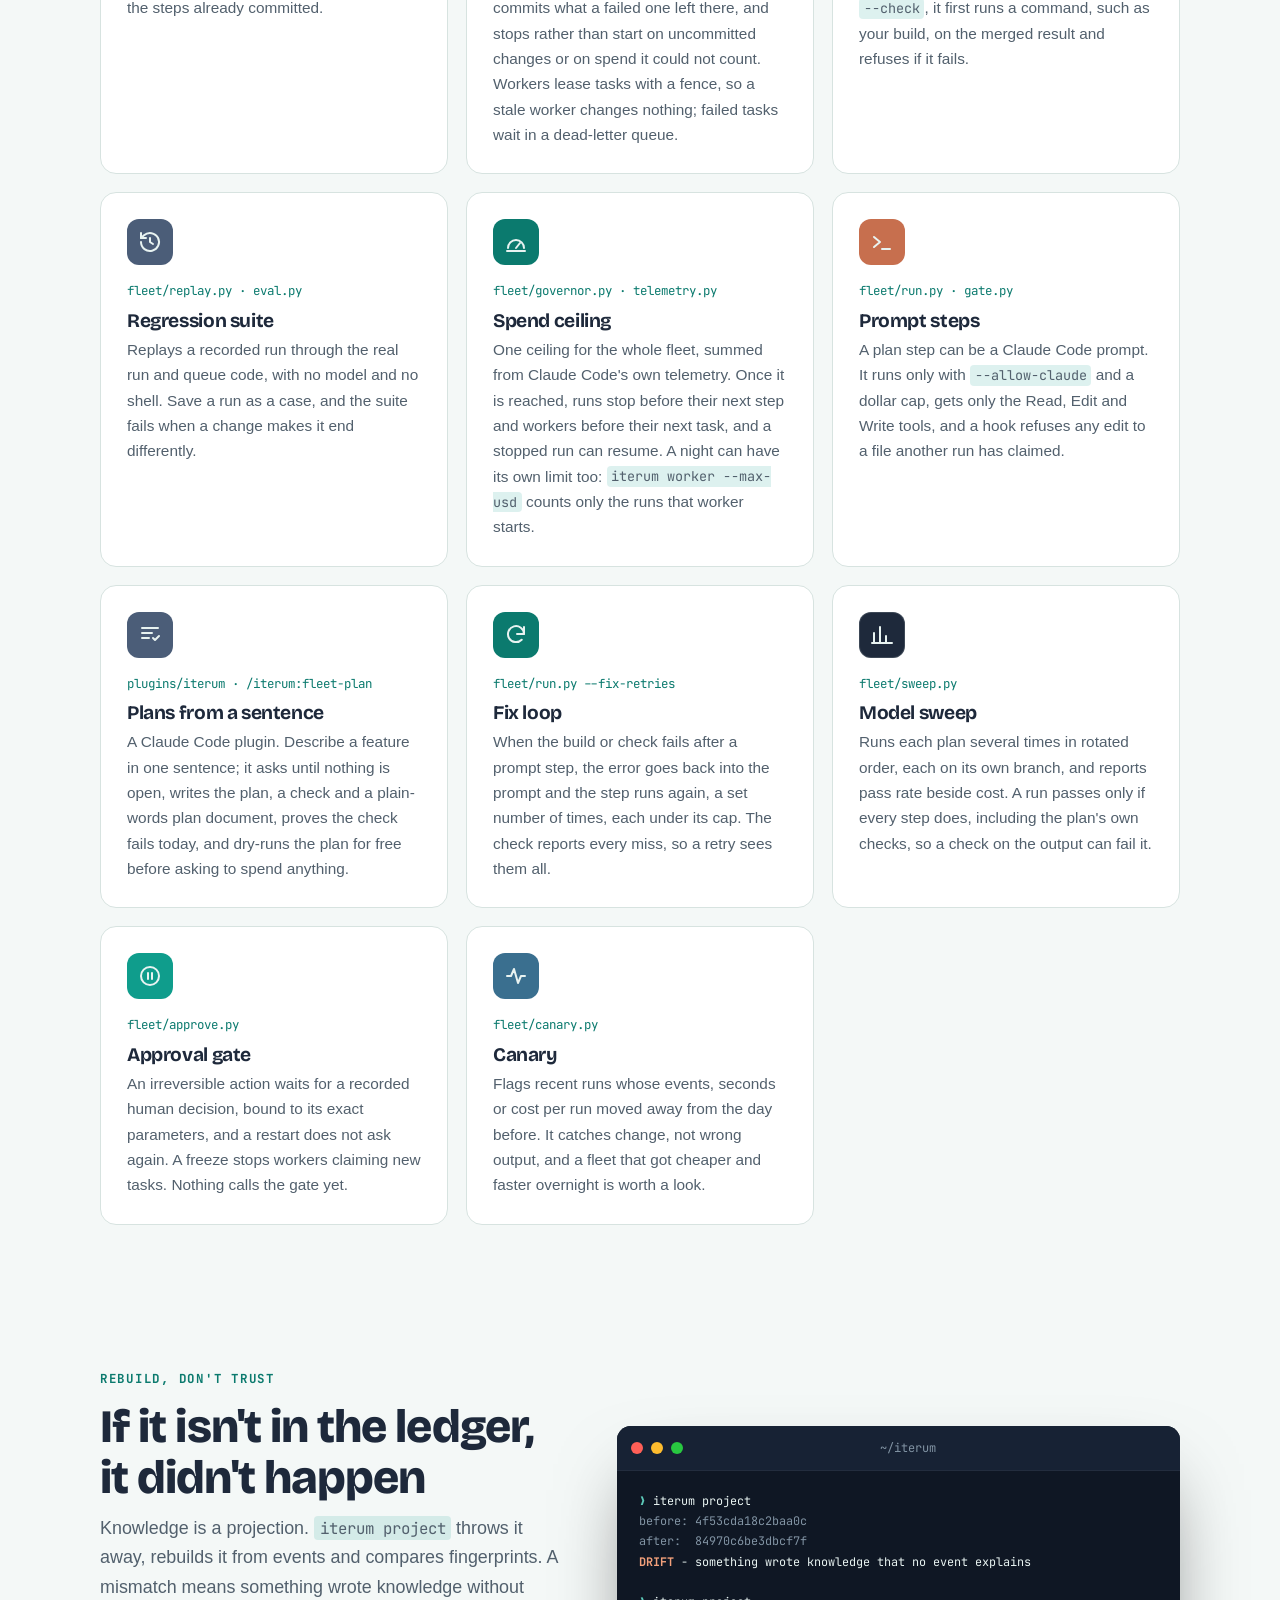
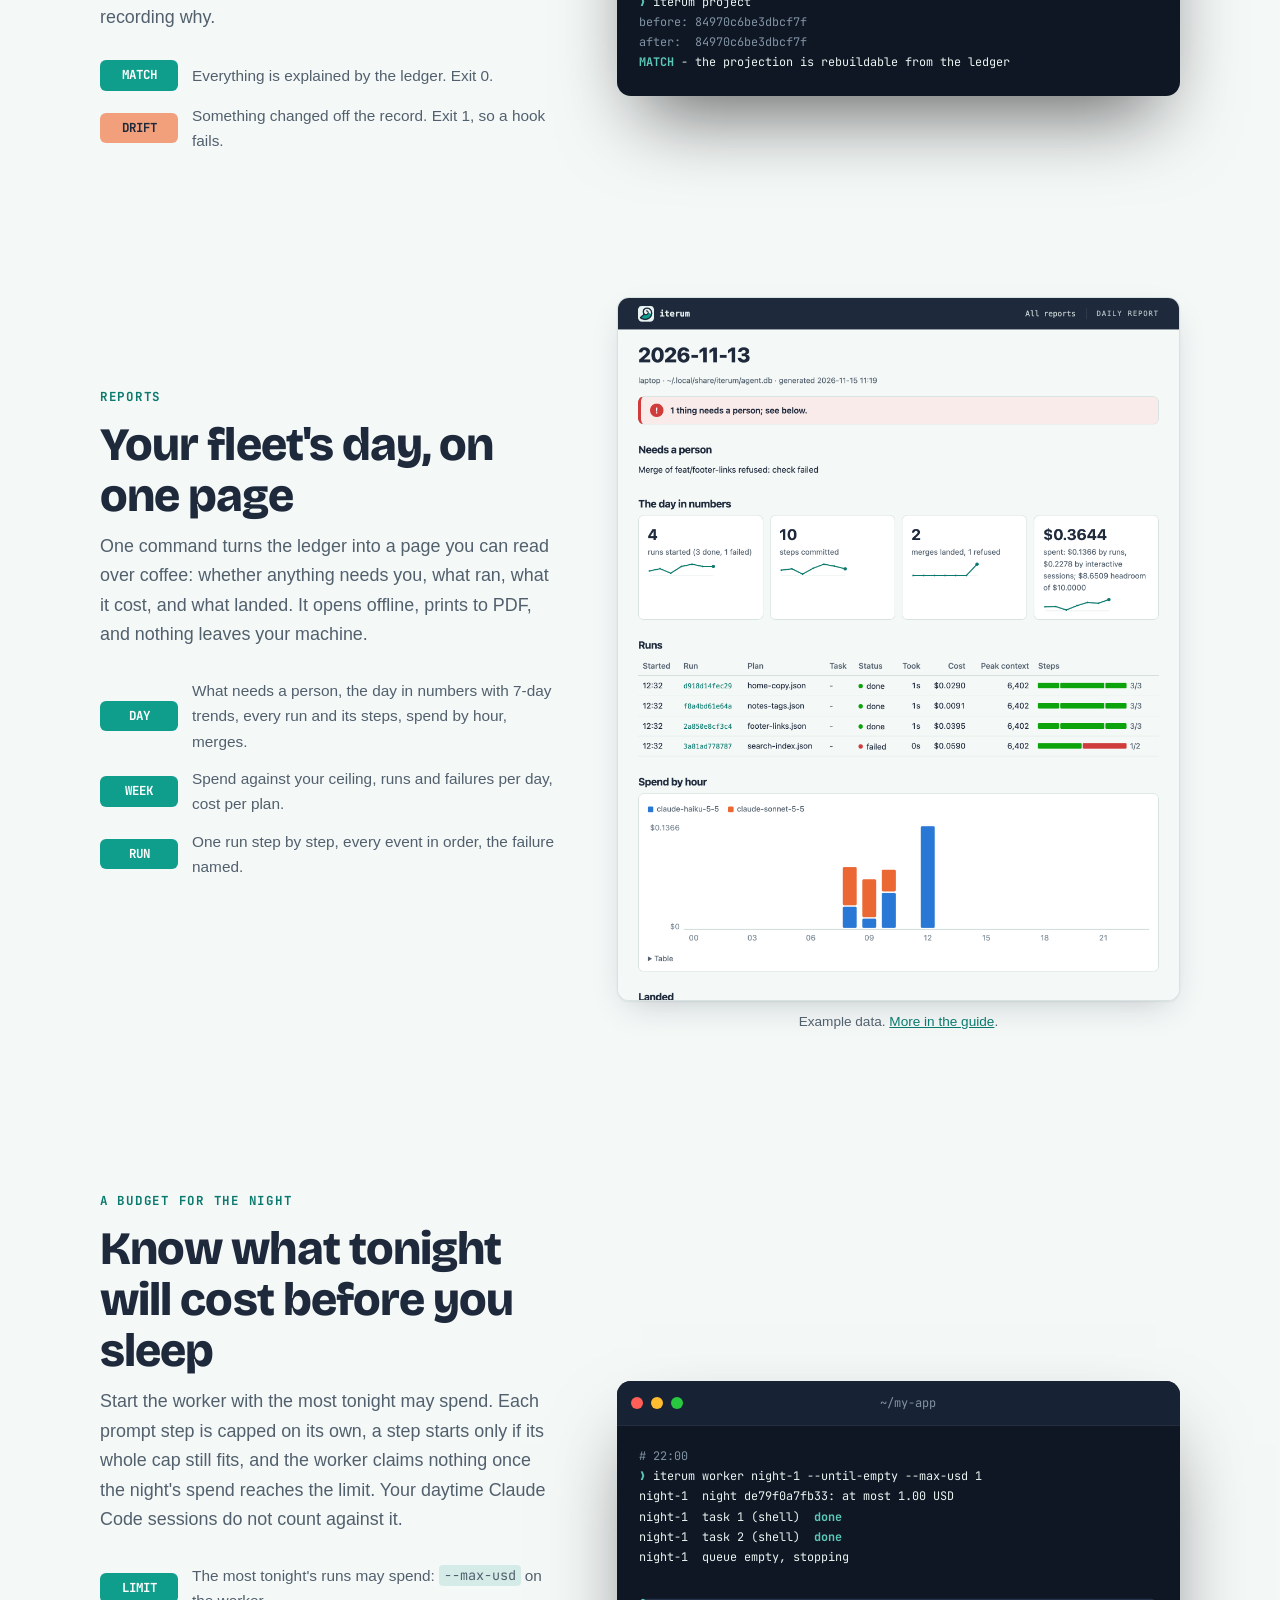
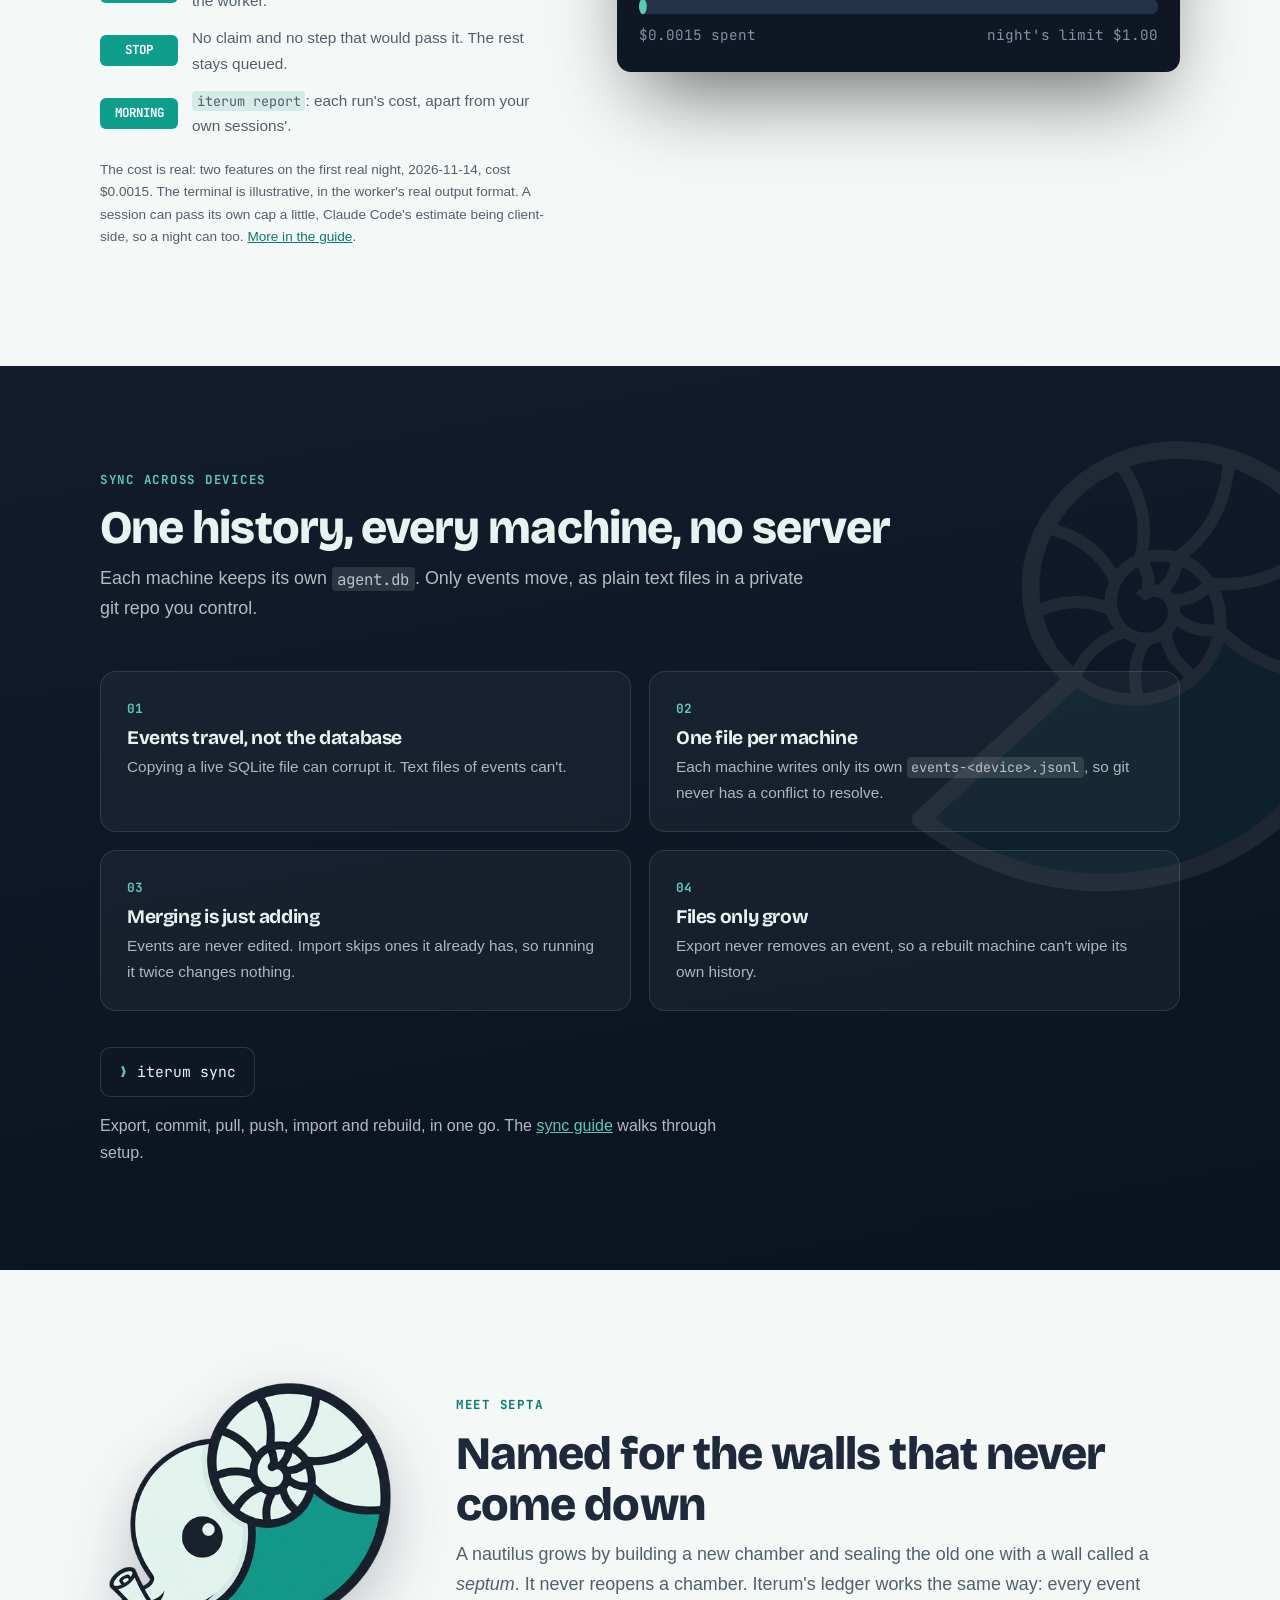
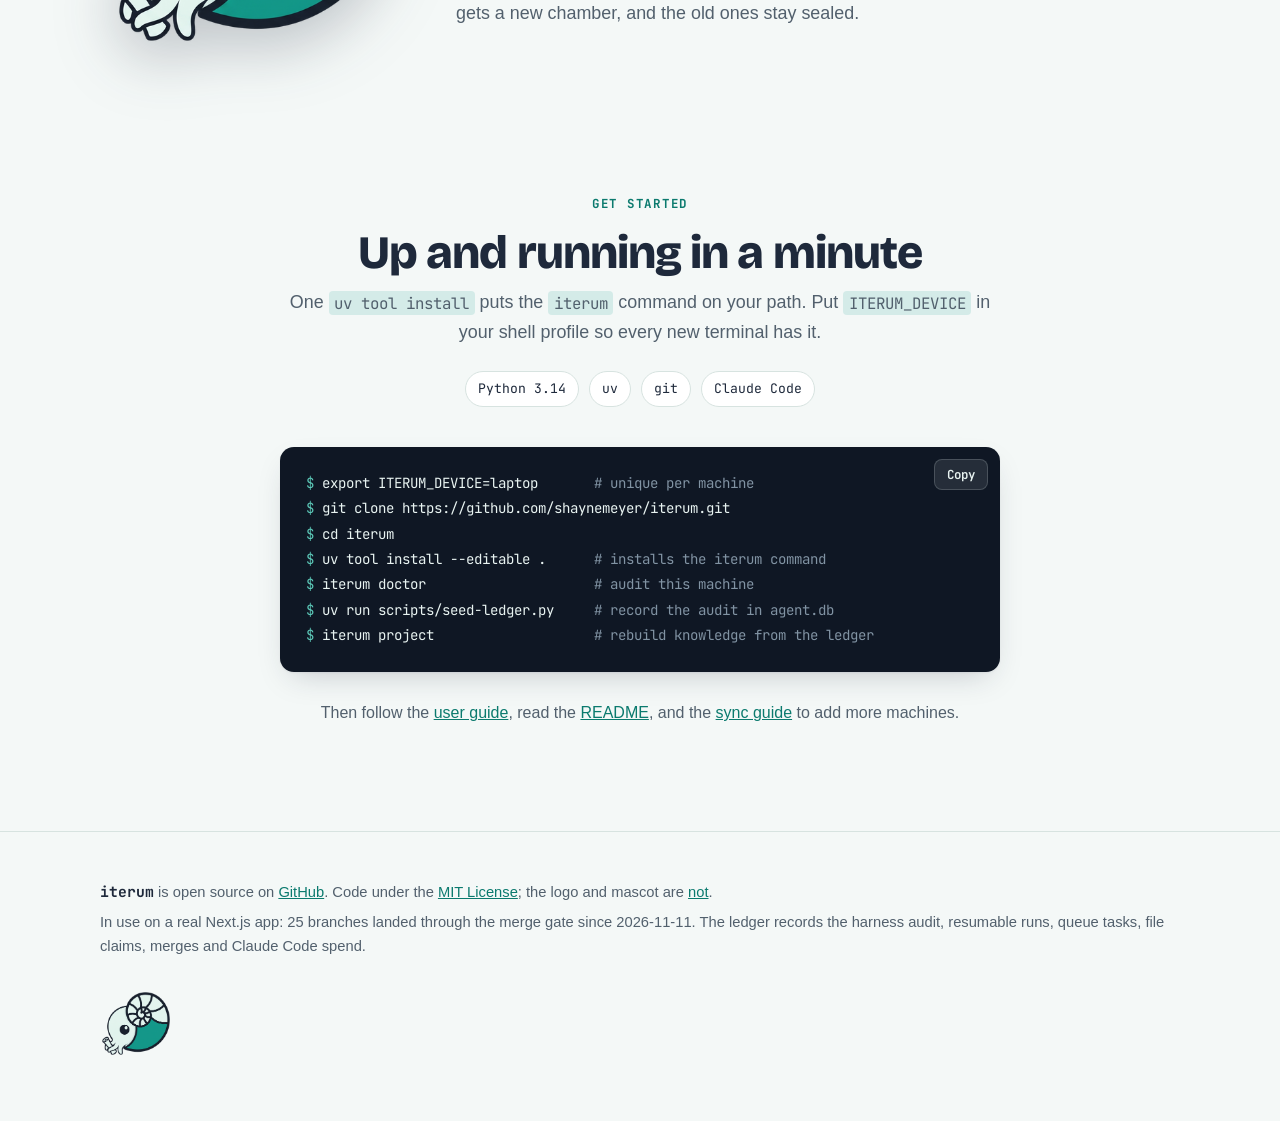
==== commit 2000099c: "Day report screenshots with the Peak context column; alt text to match" ====
--- a/index.html
+++ b/index.html
@@ -430,7 +430,7 @@
       <div class="oneliner reveal" style="margin-top:28px"><span class="p">❯</span> iterum report --open</div>
     </div>
     <div class="reveal">
-      <figure class="shot"><picture><source srcset="img/report-day-dark.png" media="(prefers-color-scheme: dark)"><img src="img/report-day-light.png" alt="A daily Iterum report: a banner saying 2 things need a person, tiles for runs, steps, merges and spend with 7-day trend lines, a table of runs with their steps, and spend by hour by model" width="1000" loading="lazy"></picture></figure>
+      <figure class="shot"><picture><source srcset="img/report-day-dark.png" media="(prefers-color-scheme: dark)"><img src="img/report-day-light.png" alt="A daily Iterum report: a banner saying 1 thing needs a person, tiles for runs, steps, merges and spend with 7-day trend lines, a table of runs with their cost, peak context and steps, and spend by hour by model" width="1000" loading="lazy"></picture></figure>
       <p class="shotcap">Example data. <a href="guide.html#reports">More in the guide</a>.</p>
     </div>
   </div>
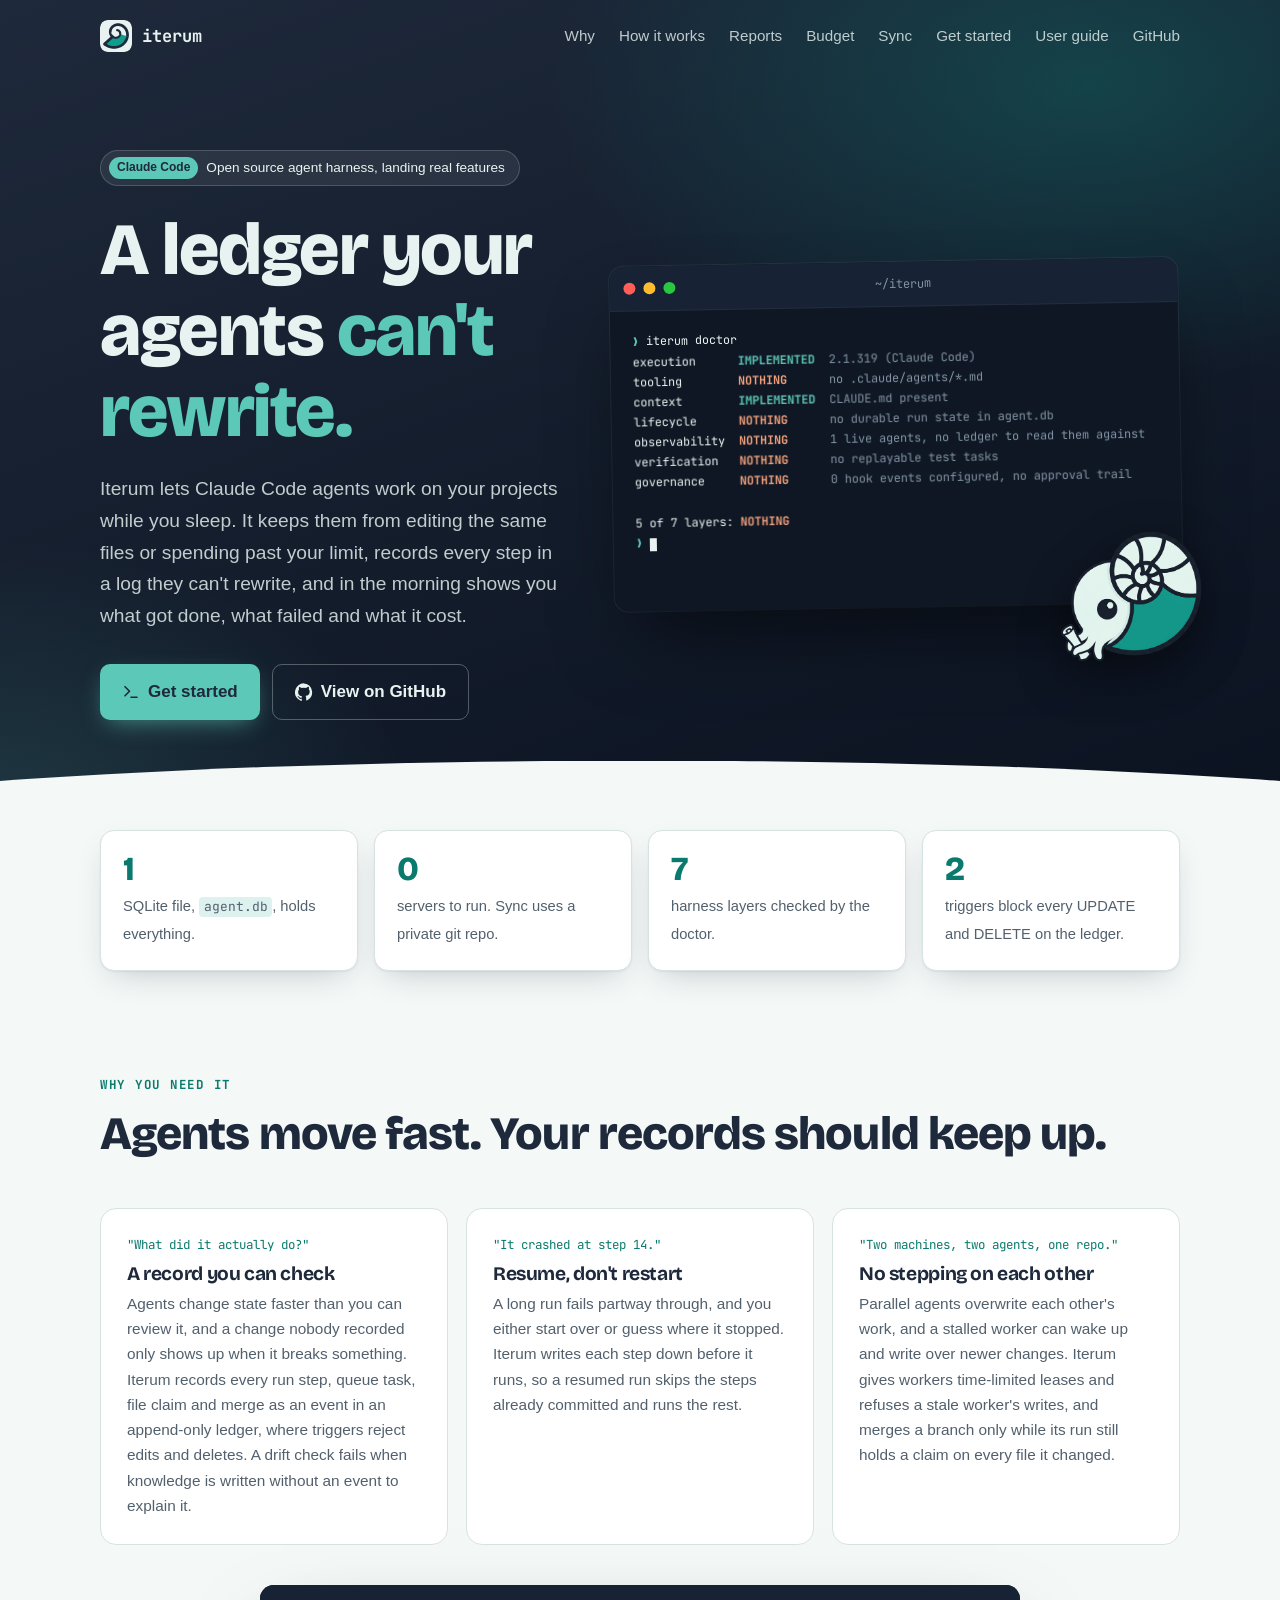
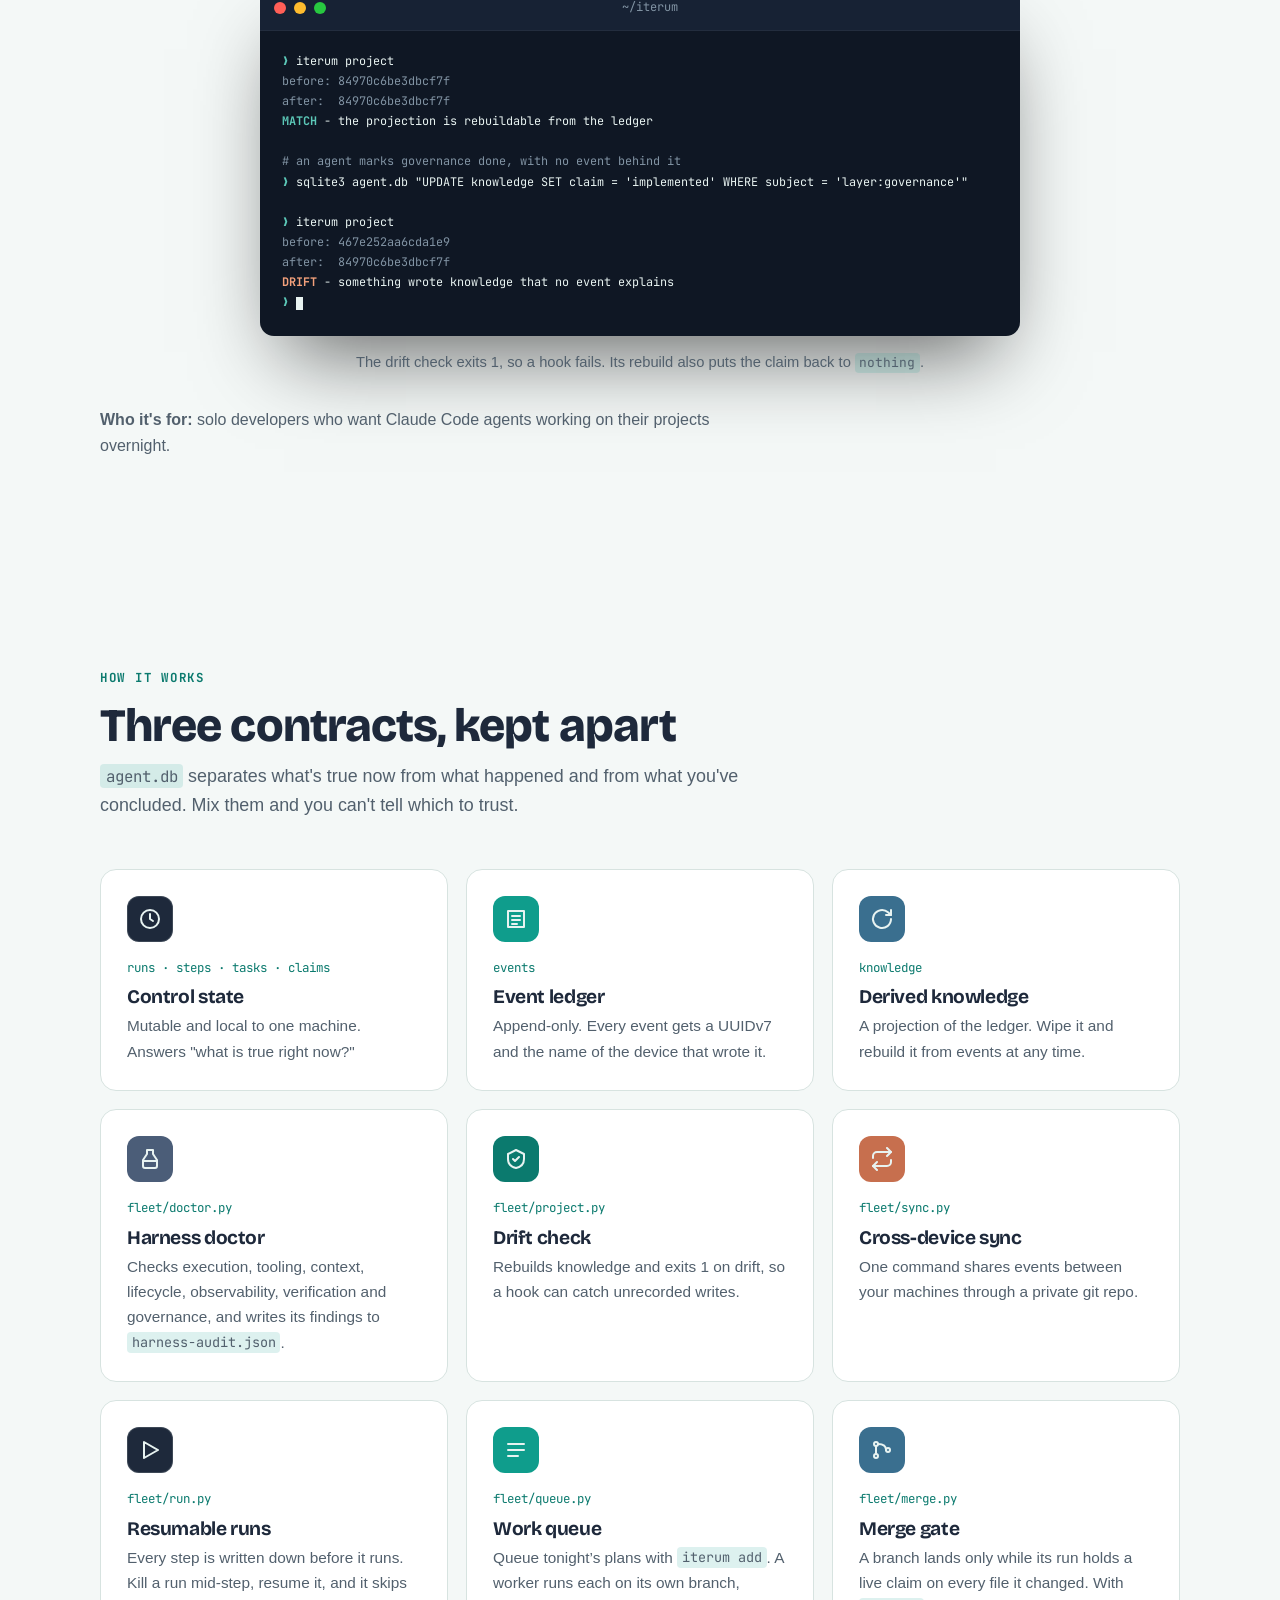
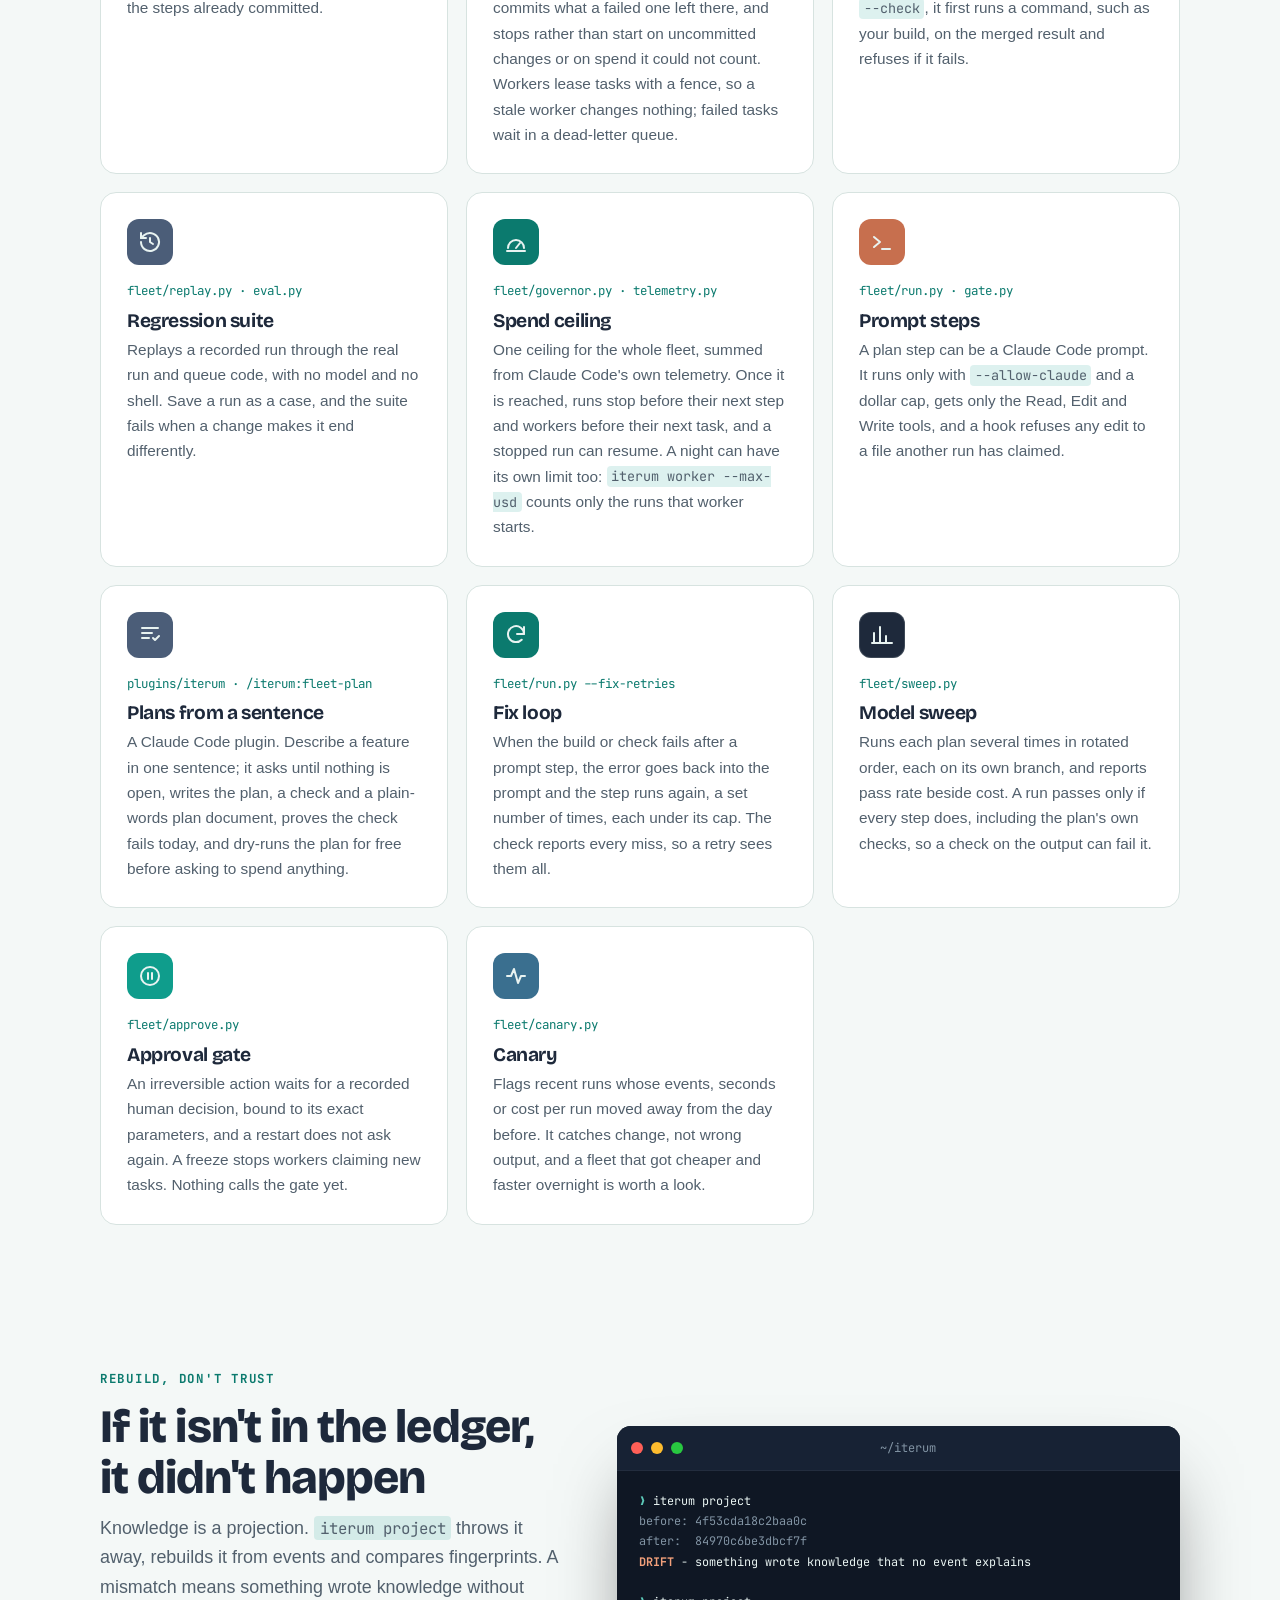
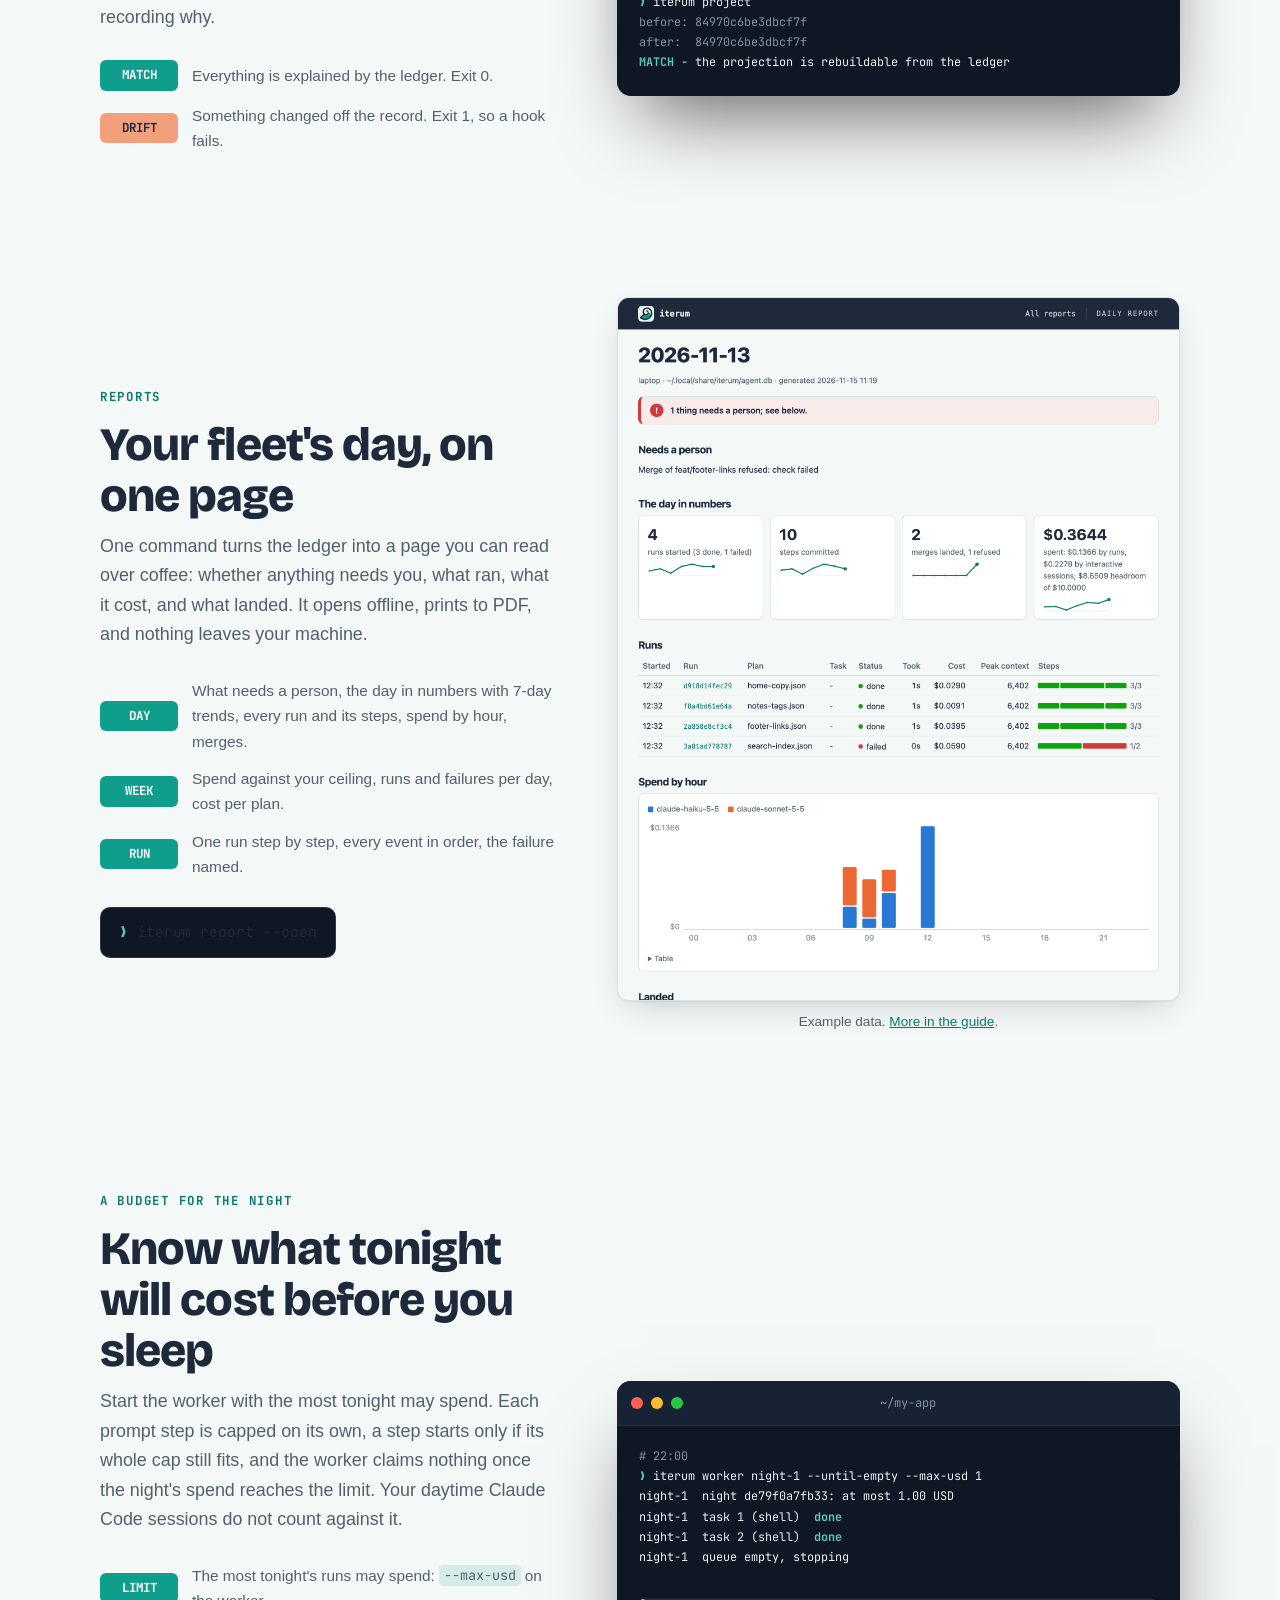
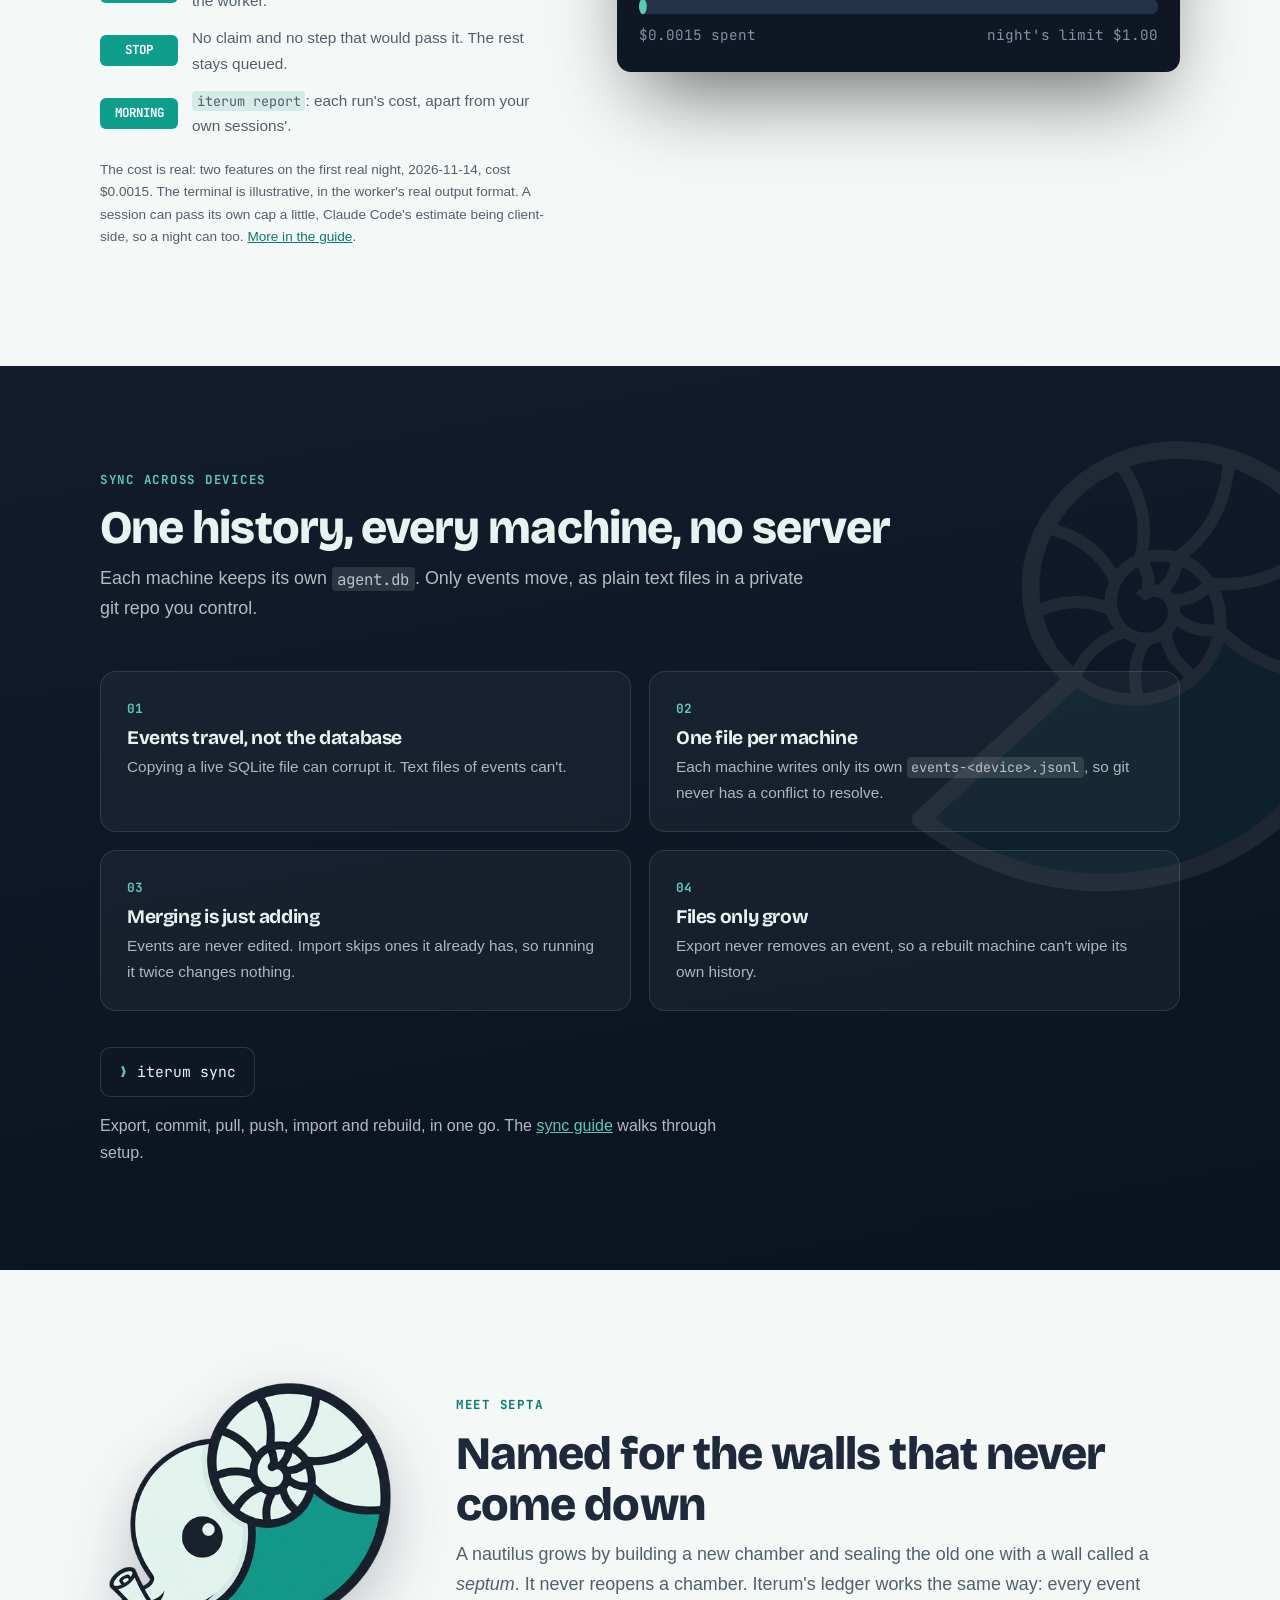
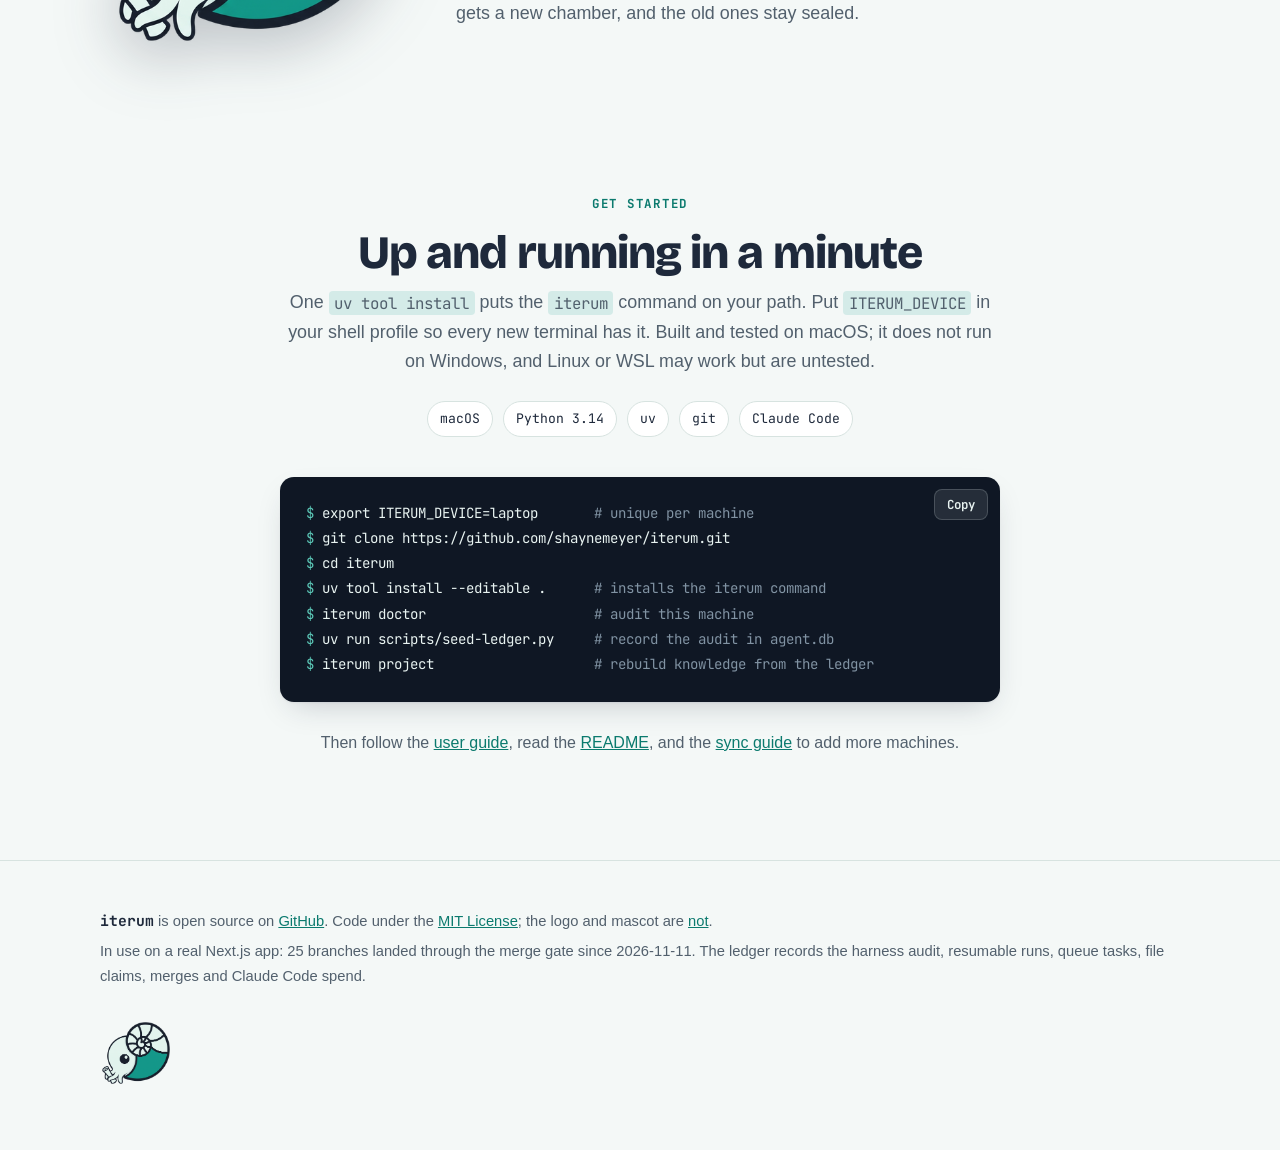
==== commit 15728590: "Say where Iterum runs: built and tested on macOS, not Windows, Linux and WSL untested" ====
--- a/index.html
+++ b/index.html
@@ -501,8 +501,8 @@
   <div class="wrap">
     <p class="eyebrow">Get started</p>
     <h2>Up and running in a minute</h2>
-    <p class="sub">One <code>uv tool install</code> puts the <code>iterum</code> command on your path. Put <code>ITERUM_DEVICE</code> in your shell profile so every new terminal has it.</p>
-    <div class="chips"><span class="chip">Python 3.14</span><span class="chip">uv</span><span class="chip">git</span><span class="chip">Claude Code</span></div>
+    <p class="sub">One <code>uv tool install</code> puts the <code>iterum</code> command on your path. Put <code>ITERUM_DEVICE</code> in your shell profile so every new terminal has it. Built and tested on macOS; it does not run on Windows, and Linux or WSL may work but are untested.</p>
+    <div class="chips"><span class="chip">macOS</span><span class="chip">Python 3.14</span><span class="chip">uv</span><span class="chip">git</span><span class="chip">Claude Code</span></div>
     <div class="code reveal">
       <button class="copy" type="button">Copy</button>
 <pre id="cmds"><span class="p">$ </span>export ITERUM_DEVICE=laptop       <span class="c"># unique per machine</span>
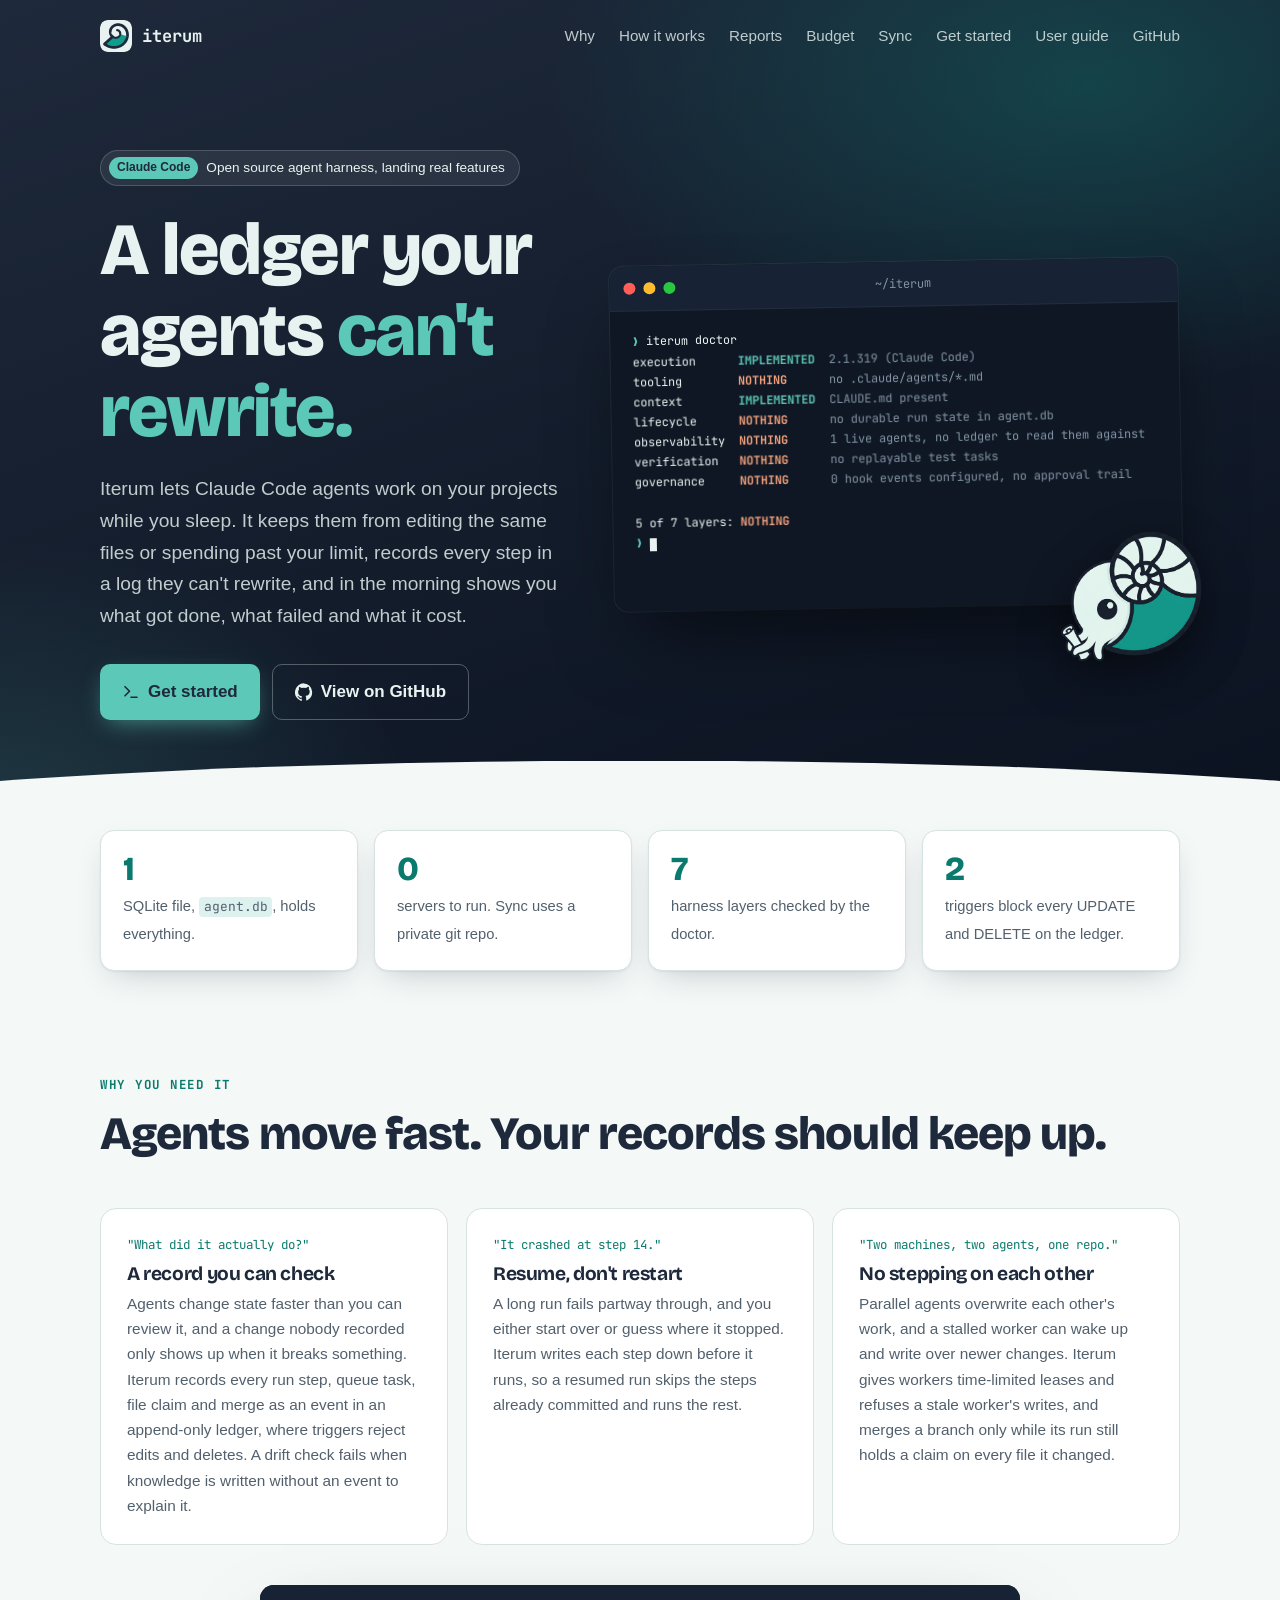
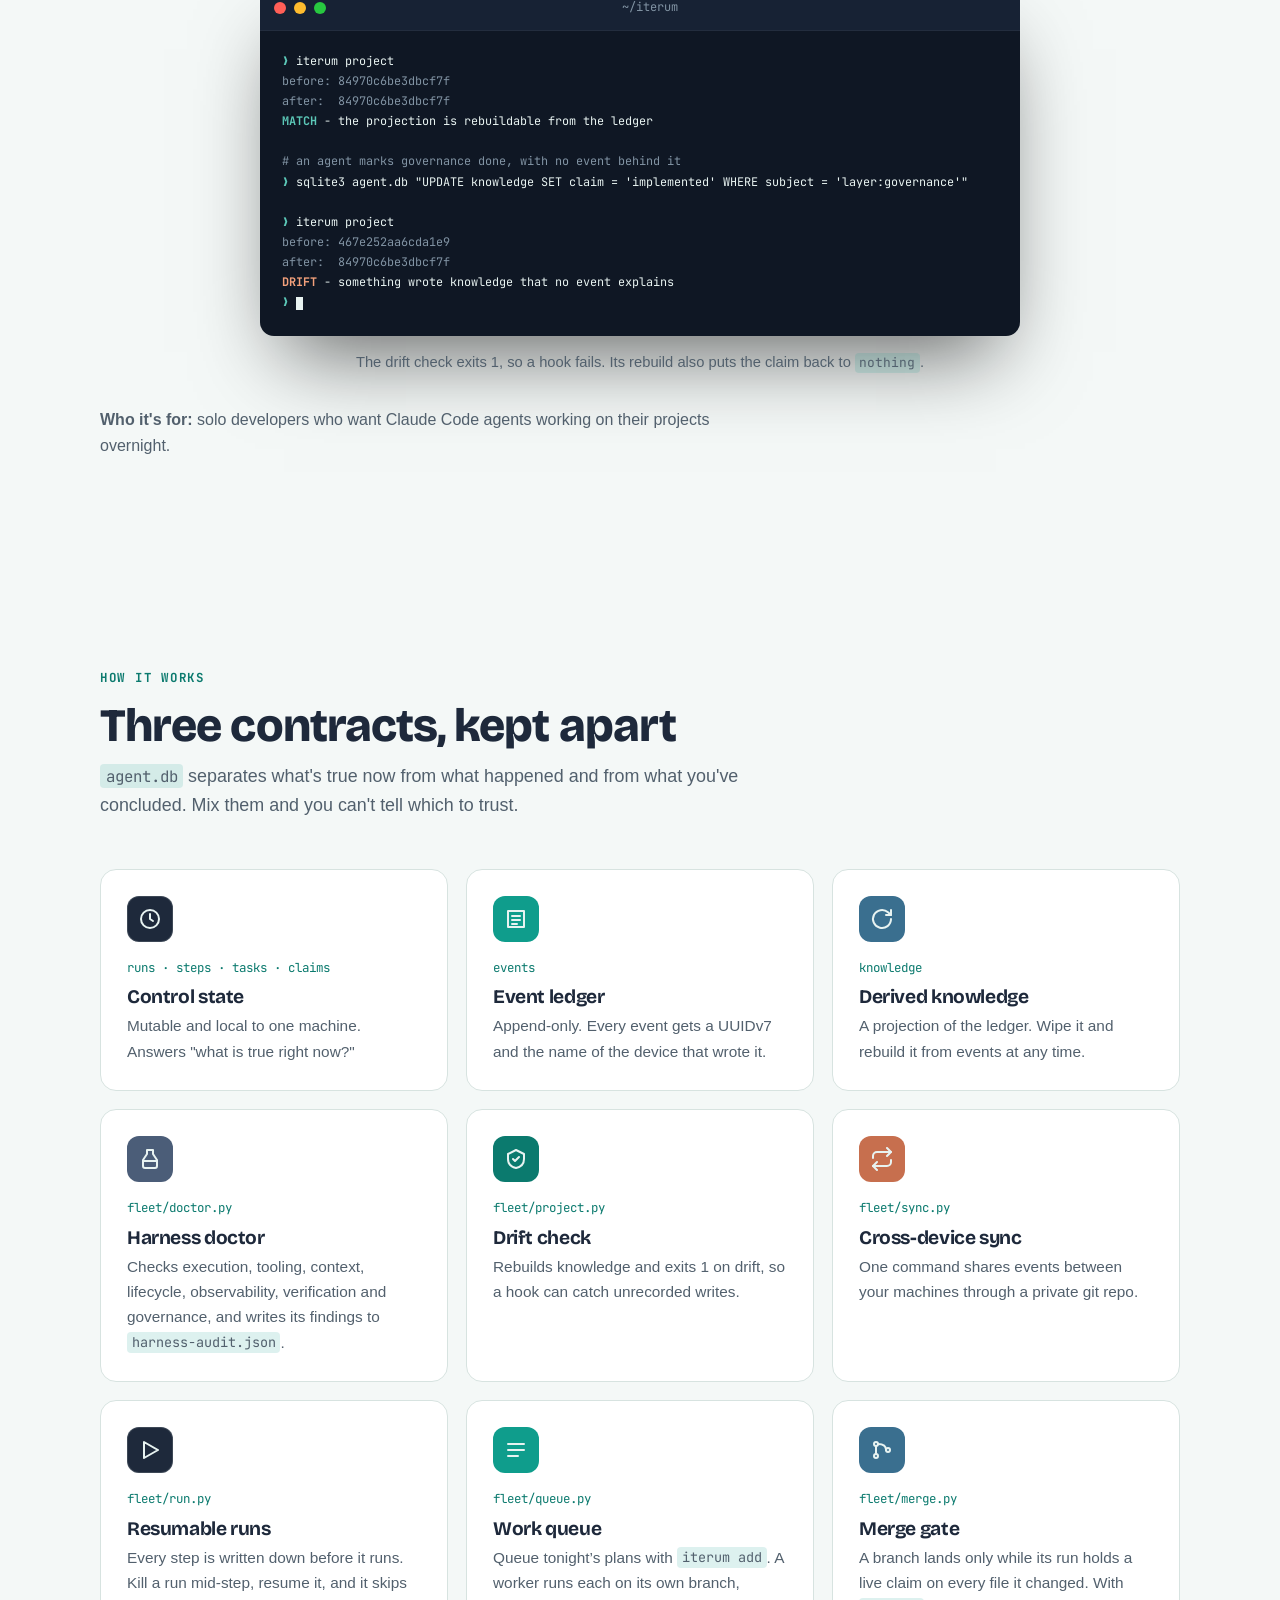
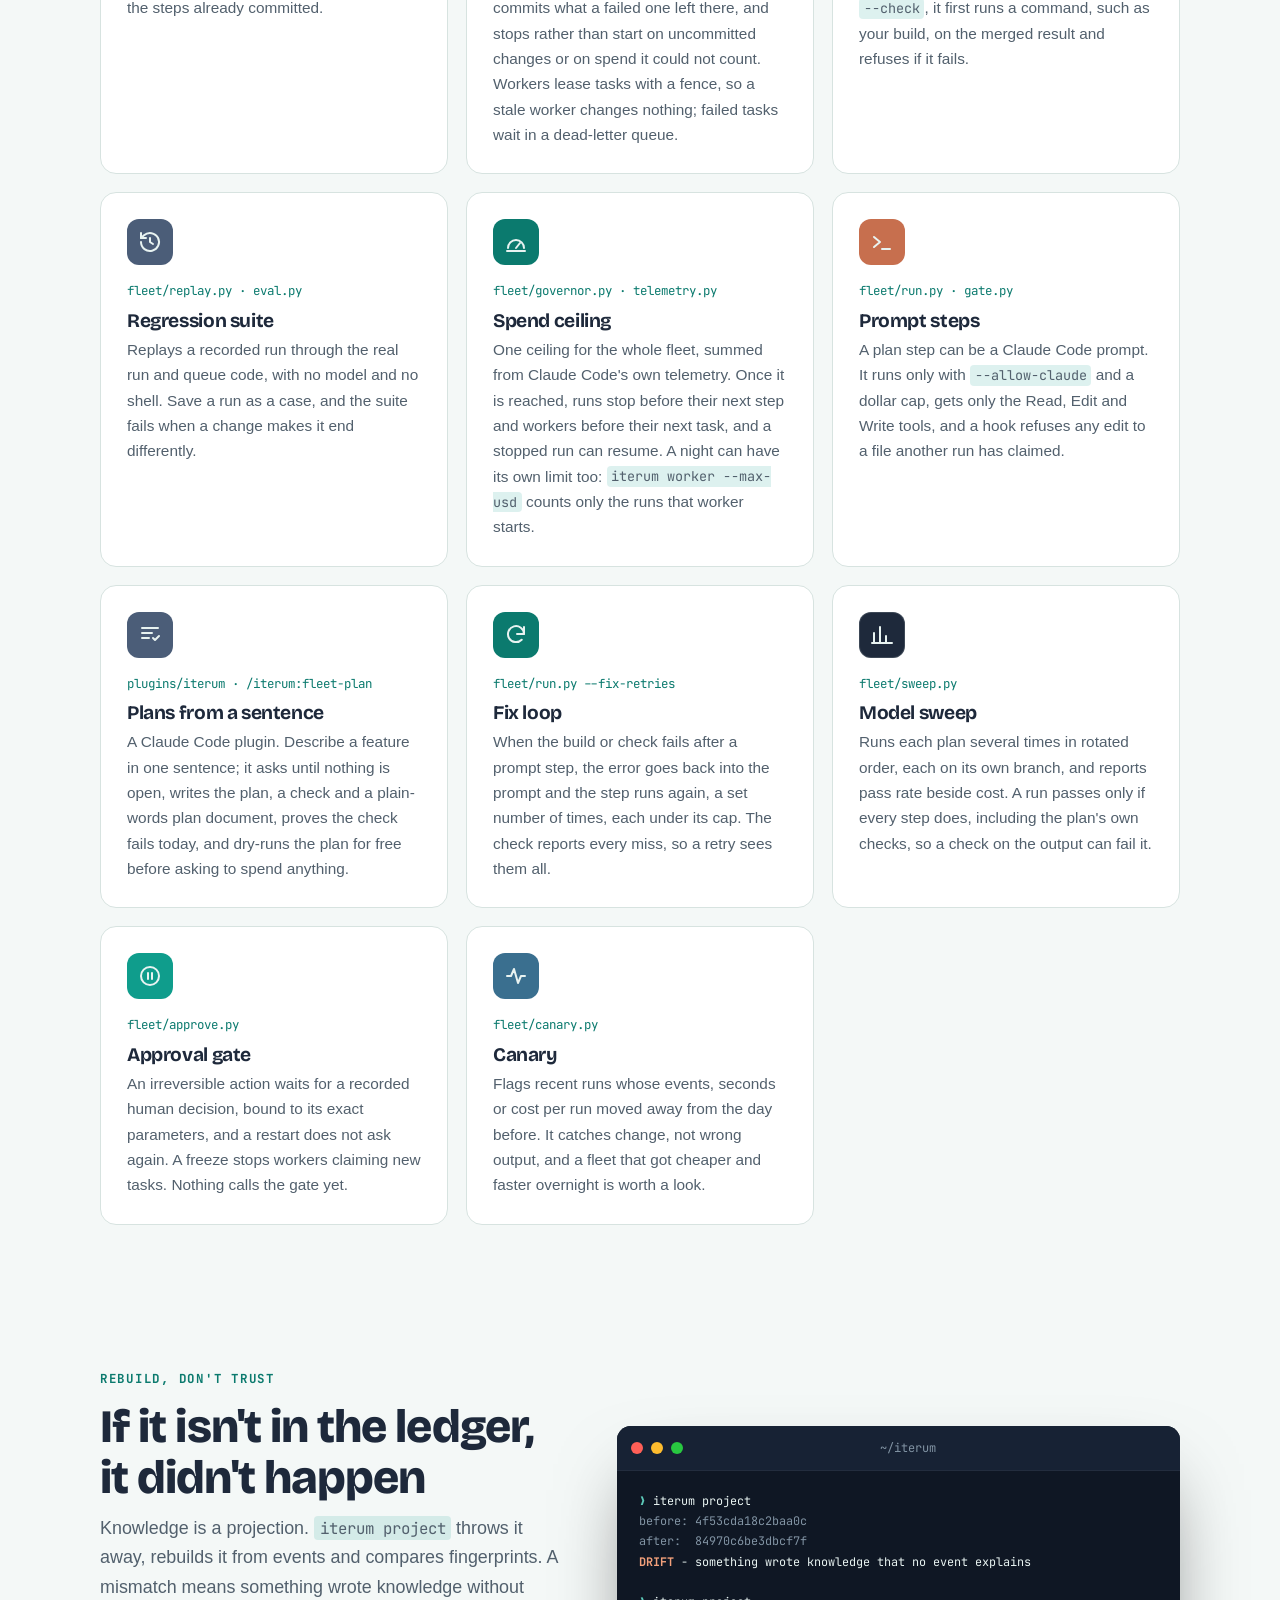
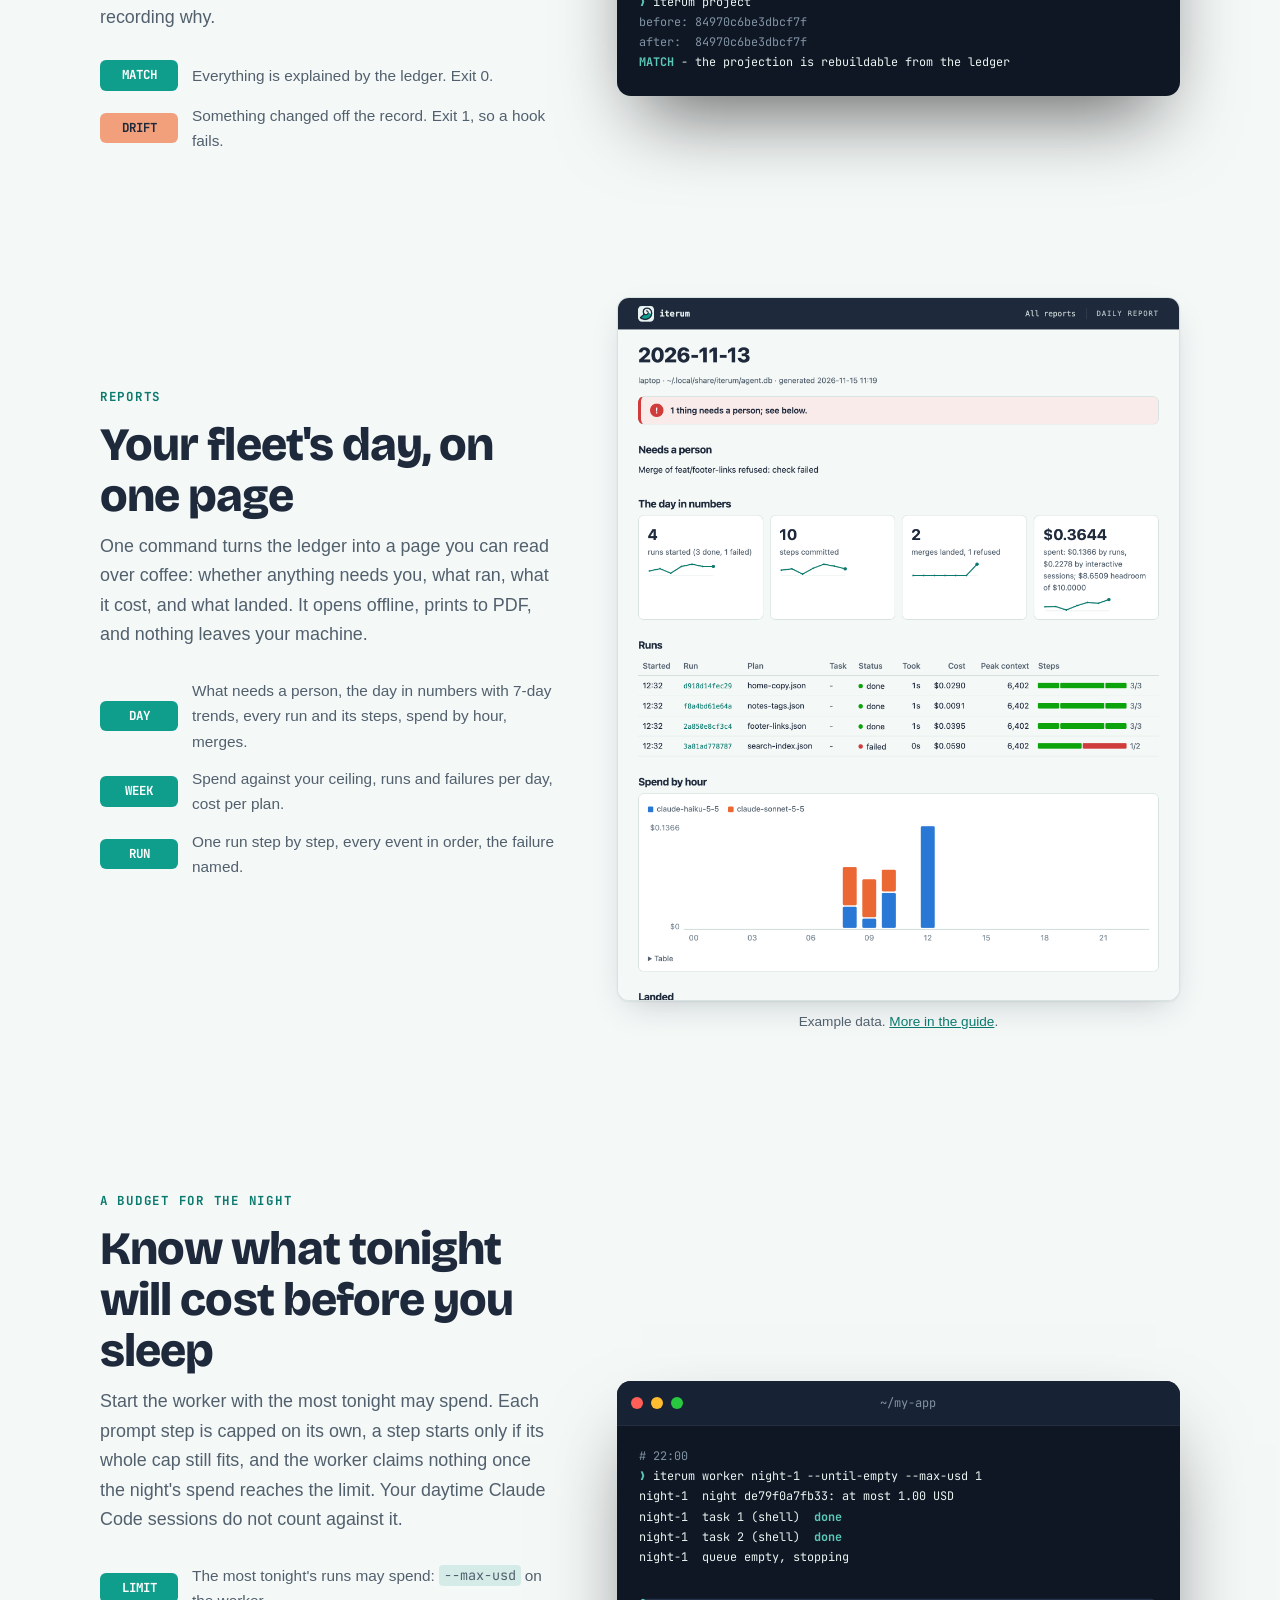
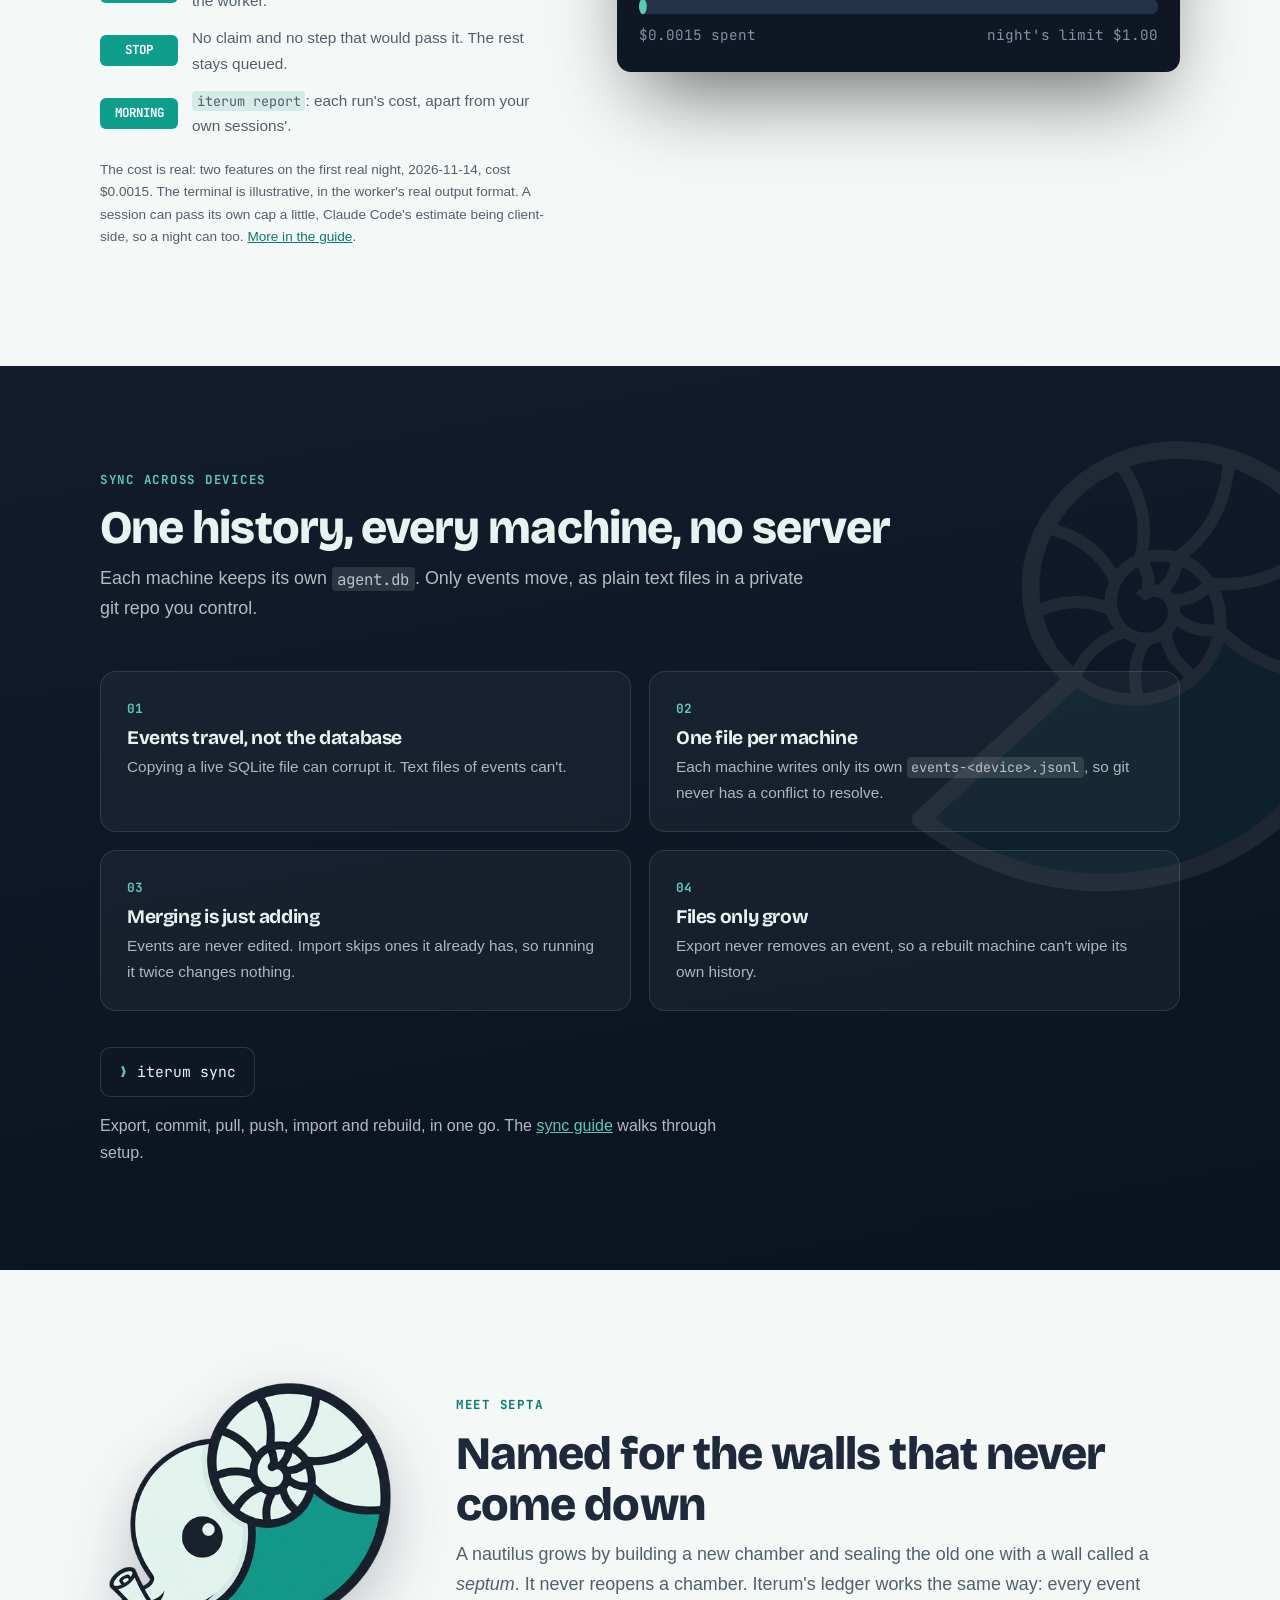
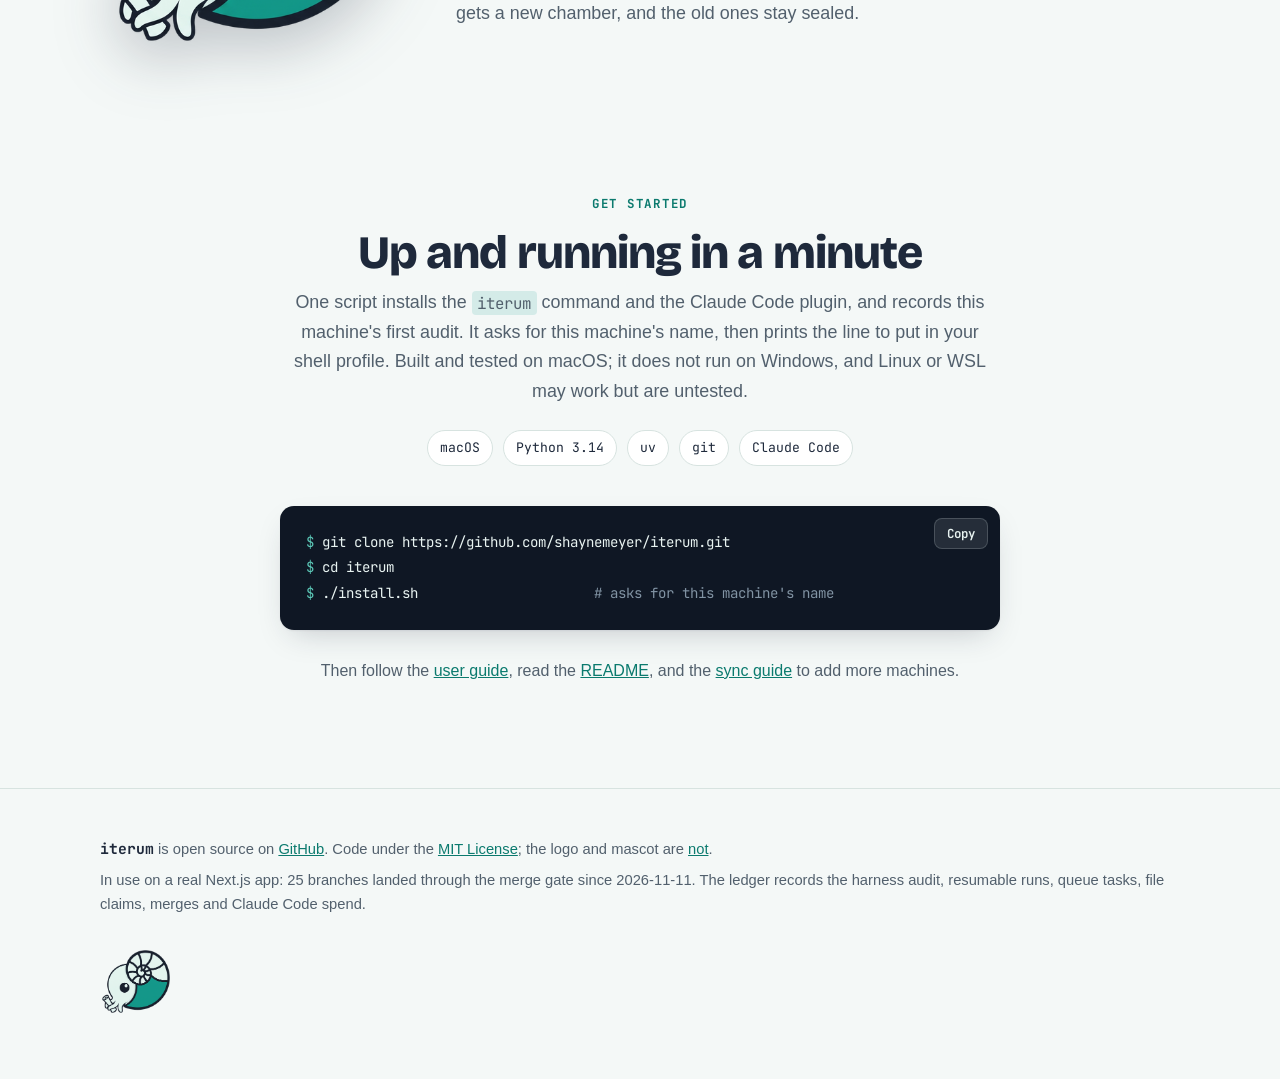
==== commit 6b42adb3: "Install with ./install.sh: the front page and guide" ====
--- a/index.html
+++ b/index.html
@@ -501,17 +501,13 @@
   <div class="wrap">
     <p class="eyebrow">Get started</p>
     <h2>Up and running in a minute</h2>
-    <p class="sub">One <code>uv tool install</code> puts the <code>iterum</code> command on your path. Put <code>ITERUM_DEVICE</code> in your shell profile so every new terminal has it. Built and tested on macOS; it does not run on Windows, and Linux or WSL may work but are untested.</p>
+    <p class="sub">One script installs the <code>iterum</code> command and the Claude Code plugin, and records this machine's first audit. It asks for this machine's name, then prints the line to put in your shell profile. Built and tested on macOS; it does not run on Windows, and Linux or WSL may work but are untested.</p>
     <div class="chips"><span class="chip">macOS</span><span class="chip">Python 3.14</span><span class="chip">uv</span><span class="chip">git</span><span class="chip">Claude Code</span></div>
     <div class="code reveal">
       <button class="copy" type="button">Copy</button>
-<pre id="cmds"><span class="p">$ </span>export ITERUM_DEVICE=laptop       <span class="c"># unique per machine</span>
-<span class="p">$ </span>git clone https://github.com/shaynemeyer/iterum.git
+<pre id="cmds"><span class="p">$ </span>git clone https://github.com/shaynemeyer/iterum.git
 <span class="p">$ </span>cd iterum
-<span class="p">$ </span>uv tool install --editable .      <span class="c"># installs the iterum command</span>
-<span class="p">$ </span>iterum doctor                     <span class="c"># audit this machine</span>
-<span class="p">$ </span>uv run scripts/seed-ledger.py     <span class="c"># record the audit in agent.db</span>
-<span class="p">$ </span>iterum project                    <span class="c"># rebuild knowledge from the ledger</span></pre>
+<span class="p">$ </span>./install.sh                      <span class="c"># asks for this machine's name</span></pre>
     </div>
     <p class="sub" style="margin:28px auto 0;font-size:1rem">Then follow the <a href="guide.html">user guide</a>, read the <a href="https://github.com/shaynemeyer/iterum#readme">README</a>, and the <a href="https://github.com/shaynemeyer/iterum/blob/main/docs/sync.md">sync guide</a> to add more machines.</p>
   </div>
